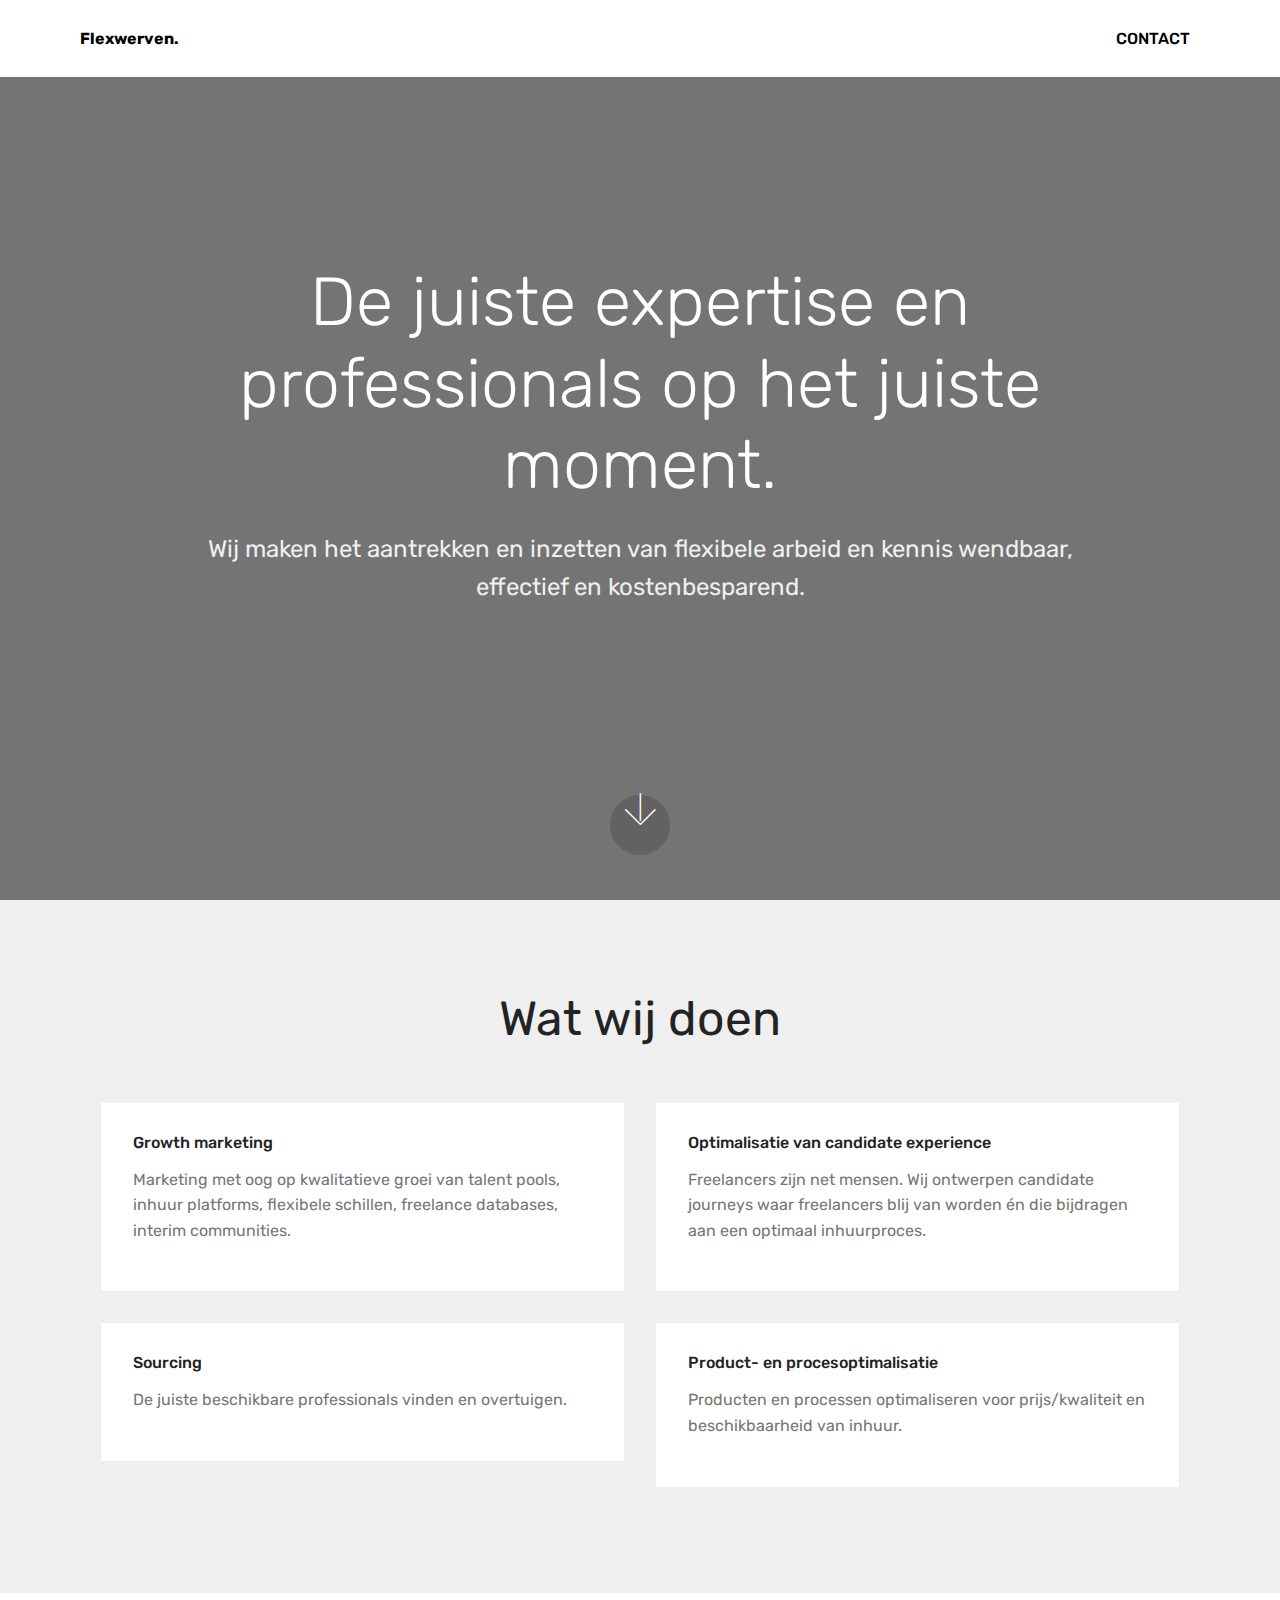
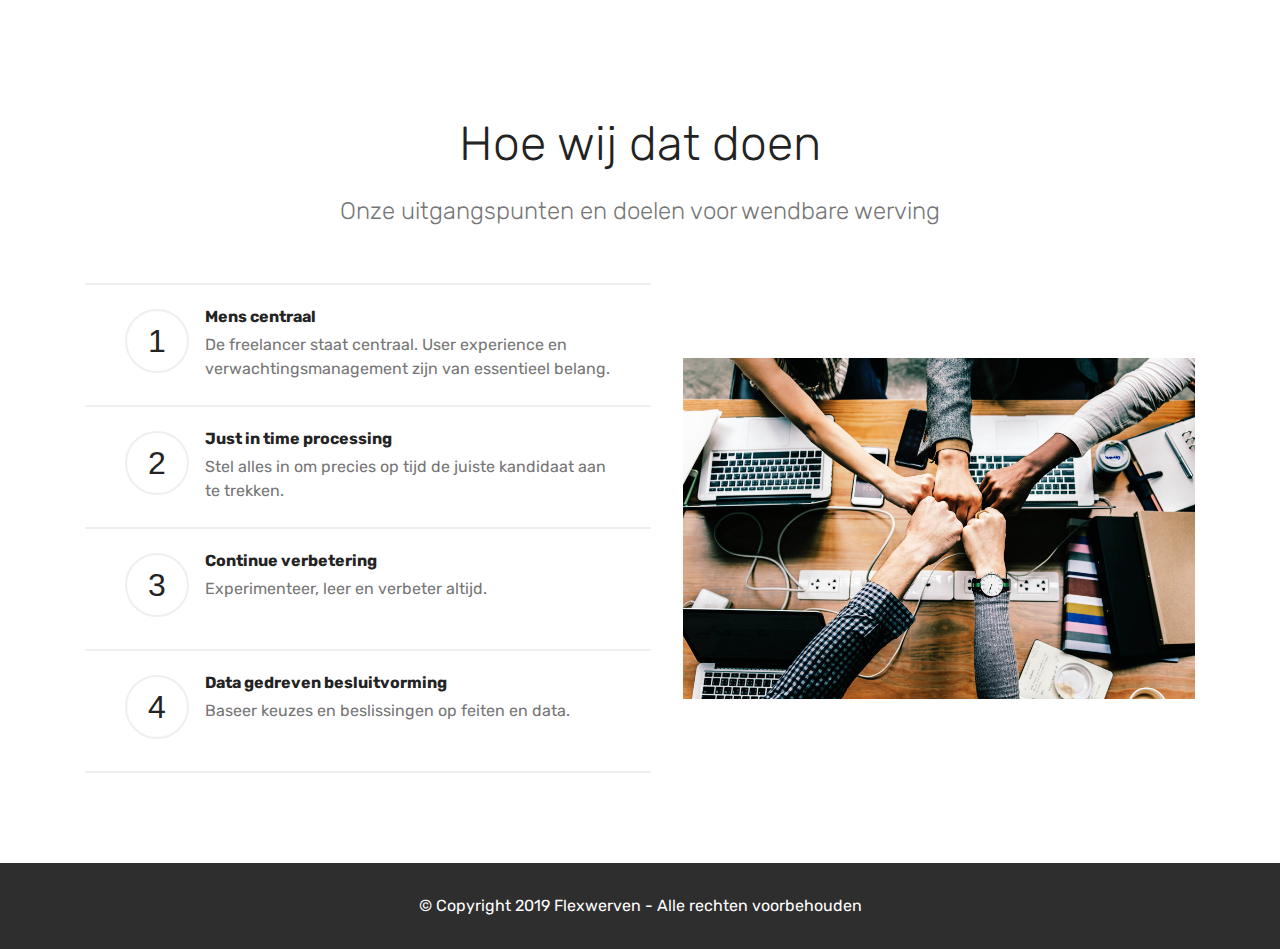
==== index.html @ 869d6946 "Add files via upload" ====
<!DOCTYPE html>
<html  >
<head>
  <!-- Site made with Mobirise Website Builder v4.10.5, https://mobirise.com -->
  <meta charset="UTF-8">
  <meta http-equiv="X-UA-Compatible" content="IE=edge">
  <meta name="generator" content="Mobirise v4.10.5, mobirise.com">
  <meta name="viewport" content="width=device-width, initial-scale=1, minimum-scale=1">
  <link rel="shortcut icon" href="assets/images/logo2.png" type="image/x-icon">
  <meta name="description" content="">
  
  <title>Home</title>
  <link rel="stylesheet" href="assets/web/assets/mobirise-icons/mobirise-icons.css">
  <link rel="stylesheet" href="assets/tether/tether.min.css">
  <link rel="stylesheet" href="assets/bootstrap/css/bootstrap.min.css">
  <link rel="stylesheet" href="assets/bootstrap/css/bootstrap-grid.min.css">
  <link rel="stylesheet" href="assets/bootstrap/css/bootstrap-reboot.min.css">
  <link rel="stylesheet" href="assets/dropdown/css/style.css">
  <link rel="stylesheet" href="assets/theme/css/style.css">
  <link rel="stylesheet" href="assets/mobirise/css/mbr-additional.css" type="text/css">
  
  
  
</head>
<body>
  <section class="menu cid-rv9fzOd8nD" once="menu" id="menu2-0">

    

    <nav class="navbar navbar-expand beta-menu navbar-dropdown align-items-center navbar-fixed-top navbar-toggleable-sm">
        <button class="navbar-toggler navbar-toggler-right" type="button" data-toggle="collapse" data-target="#navbarSupportedContent" aria-controls="navbarSupportedContent" aria-expanded="false" aria-label="Toggle navigation">
            <div class="hamburger">
                <span></span>
                <span></span>
                <span></span>
                <span></span>
            </div>
        </button>
        <div class="menu-logo">
            <div class="navbar-brand">
                
                <span class="navbar-caption-wrap"><a class="navbar-caption text-black display-4" href="index.html">
                        Flexwerven.</a></span>
            </div>
        </div>
        <div class="collapse navbar-collapse" id="navbarSupportedContent">
            <ul class="navbar-nav nav-dropdown nav-right" data-app-modern-menu="true"><li class="nav-item">
                    <a class="nav-link link text-black display-4" href="contact.html">
                        CONTACT</a>
                </li></ul>
            
        </div>
    </nav>
</section>

<section class="engine"><a href="https://mobirise.info/z">best html templates</a></section><section class="header5 cid-rv9g1ObcyH mbr-fullscreen" data-bg-video="https://www.youtube.com/watch?v=36YgDDJ7XSc" id="header5-3">

    

    <div class="mbr-overlay" style="opacity: 0.6; background-color: rgb(35, 35, 35);">
    </div>
    <div class="container">
        <div class="row justify-content-center">
            <div class="mbr-white col-md-10">
                <h1 class="mbr-section-title align-center pb-3 mbr-fonts-style display-1">
                    De juiste expertise en professionals op het juiste moment.</h1>
                <p class="mbr-text align-center display-5 pb-3 mbr-fonts-style">
                   Wij maken het aantrekken en inzetten van flexibele arbeid en kennis wendbaar, effectief en kostenbesparend.</p>
                
            </div>
        </div>
    </div>

    <div class="mbr-arrow hidden-sm-down" aria-hidden="true">
        <a href="#next">
            <i class="mbri-down mbr-iconfont"></i>
        </a>
    </div>
</section>

<section class="header1 cid-rv9PeyCOoA" id="header16-b">

    

    

    <div class="container">
        <div class="row justify-content-md-center">
            <div class="col-md-10 align-center">
                <h1 class="mbr-section-title mbr-bold pb-3 mbr-fonts-style display-2"><span style="font-weight: normal;">
                    Wat wij doen</span></h1>
                
                
                
            </div>
        </div>
    </div>

</section>

<section class="features4 cid-rv9gd6CJwJ" id="features4-4">
    
         

    
    <div class="container">
        <div class="media-container-row">
            <div class="card p-3 col-12 col-md-6">
                <div class="card-wrapper media-container-row media-container-row">
                    <div class="card-box">
                        <h4 class="card-title pb-3 mbr-fonts-style display-7">
                            Growth marketing</h4>
                        <p class="mbr-text mbr-fonts-style display-7">Marketing met oog op kwalitatieve groei van talent pools, inhuur platforms, flexibele schillen, freelance databases, interim communities.<br></p>
                    </div>
                </div>
            </div>

            <div class="card p-3 col-12 col-md-6 col-12 col-md-6">
                <div class="card-wrapper media-container-row">
                    <div class="card-box">
                        <h4 class="card-title pb-3 mbr-fonts-style display-7">Optimalisatie van candidate experience</h4>
                        <p class="mbr-text mbr-fonts-style display-7">
                            Freelancers zijn net mensen. Wij ontwerpen candidate journeys waar freelancers blij van worden én die bijdragen aan een optimaal inhuurproces.<br></p>
                    </div>
                </div>
            </div>

            

            
        </div>
    </div>
</section>

<section class="features4 cid-rv9geDp01l" id="features4-5">
    
         

    
    <div class="container">
        <div class="media-container-row">
            <div class="card p-3 col-12 col-md-6">
                <div class="card-wrapper media-container-row media-container-row">
                    <div class="card-box">
                        <h4 class="card-title pb-3 mbr-fonts-style display-7">
                            Sourcing</h4>
                        <p class="mbr-text mbr-fonts-style display-7">De juiste beschikbare professionals vinden en overtuigen.</p>
                    </div>
                </div>
            </div>

            <div class="card p-3 col-12 col-md-6 col-12 col-md-6">
                <div class="card-wrapper media-container-row">
                    <div class="card-box">
                        <h4 class="card-title pb-3 mbr-fonts-style display-7">
                            Product- en procesoptimalisatie</h4>
                        <p class="mbr-text mbr-fonts-style display-7">
                            Producten en processen optimaliseren voor prijs/kwaliteit en beschikbaarheid van inhuur.</p>
                    </div>
                </div>
            </div>

            

            
        </div>
    </div>
</section>

<section class="counters4 counters cid-rv9U8XoQ1Z" id="counters4-c">

    

    

    <div class="container pt-4 mt-2">
        <h2 class="mbr-section-title pb-3 align-center mbr-fonts-style display-2">Hoe wij dat doen</h2>
        <h3 class="mbr-section-subtitle pb-5 align-center mbr-fonts-style display-5">Onze uitgangspunten en doelen voor wendbare werving</h3>
        <div class="media-container-row">
            <div class="media-block m-auto" style="width: 49%;">
                <div class="mbr-figure">
                    <img src="assets/images/background6.jpg">
                </div>
            </div>
            <div class="cards-block">
                <div class="cards-container">
                    <div class="card px-3 align-left col-12">
                        <div class="panel-item p-4 d-flex align-items-start">
                            <div class="card-img pr-3">
                                <h3 class="img-text d-flex align-items-center justify-content-center">
                                    1
                                </h3>
                            </div>
                            <div class="card-text">
                                <h4 class="mbr-content-title mbr-bold mbr-fonts-style display-7">Mens centraal</h4>
                                <p class="mbr-content-text mbr-fonts-style display-7">De freelancer staat centraal. User experience en verwachtingsmanagement zijn van essentieel belang.</p>
                            </div>
                        </div>
                    </div>
                    <div class="card px-3 align-left col-12">
                        <div class="panel-item p-4 d-flex align-items-start">
                            <div class="card-img pr-3">
                                <h3 class="img-text d-flex align-items-center justify-content-center">
                                    2
                                </h3>
                            </div>
                            <div class="card-text">
                                <h4 class="mbr-content-title mbr-bold mbr-fonts-style display-7">Just in time processing</h4>
                                <p class="mbr-content-text mbr-fonts-style display-7">Stel alles in om precies op tijd de juiste kandidaat aan te trekken.&nbsp;</p>
                            </div>
                        </div>
                    </div>
                    <div class="card px-3 align-left col-12">
                        <div class="panel-item p-4 d-flex align-items-start">
                            <div class="card-img pr-3">
                                <h3 class="img-text d-flex align-items-center justify-content-center">
                                    3
                                </h3>
                            </div>
                            <div class="card-text">
                                <h4 class="mbr-content-title mbr-bold mbr-fonts-style display-7">Continue verbetering</h4>
                                <p class="mbr-content-text mbr-fonts-style display-7">
                                        Experimenteer, leer en verbeter altijd.</p>
                            </div>
                        </div>
                    </div>
                    <div class="card px-3 align-left col-12">
                        <div class="panel-item p-4 d-flex align-items-start">
                            <div class="card-img pr-3">
                                <h3 class="img-text d-flex align-items-center justify-content-center">
                                    4
                                </h3>
                            </div>
                            <div class="card-texts">
                                <h4 class="mbr-content-title mbr-bold mbr-fonts-style display-7">
                                    Data gedreven besluitvorming</h4>
                                <p class="mbr-content-text mbr-fonts-style display-7">
                                        Baseer keuzes en beslissingen op feiten en data.</p>
                            </div>
                        </div>
                    </div>
                </div>
            </div>
        </div>
    </div>
</section>

<section once="footers" class="cid-rv9ZVzUZ72" id="footer6-d">

    

    

    <div class="container">
        <div class="media-container-row align-center mbr-white">
            <div class="col-12">
                <p class="mbr-text mb-0 mbr-fonts-style display-7">
                    © Copyright 2019 Flexwerven - Alle rechten voorbehouden</p>
            </div>
        </div>
    </div>
</section>


  <script src="assets/web/assets/jquery/jquery.min.js"></script>
  <script src="assets/popper/popper.min.js"></script>
  <script src="assets/tether/tether.min.js"></script>
  <script src="assets/bootstrap/js/bootstrap.min.js"></script>
  <script src="assets/smoothscroll/smooth-scroll.js"></script>
  <script src="assets/touchswipe/jquery.touch-swipe.min.js"></script>
  <script src="assets/ytplayer/jquery.mb.ytplayer.min.js"></script>
  <script src="assets/vimeoplayer/jquery.mb.vimeo_player.js"></script>
  <script src="assets/viewportchecker/jquery.viewportchecker.js"></script>
  <script src="assets/dropdown/js/nav-dropdown.js"></script>
  <script src="assets/dropdown/js/navbar-dropdown.js"></script>
  <script src="assets/theme/js/script.js"></script>
  
  
</body>
</html>
---- assets/web/assets/mobirise-icons/mobirise-icons.css ----
@font-face {
  font-family: 'MobiriseIcons';
  src:  url('mobirise-icons.eot?spat4u');
  src:  url('mobirise-icons.eot?spat4u#iefix') format('embedded-opentype'),
    url('mobirise-icons.ttf?spat4u') format('truetype'),
    url('mobirise-icons.woff?spat4u') format('woff'),
    url('mobirise-icons.svg?spat4u#MobiriseIcons') format('svg');
  font-weight: normal;
  font-style: normal;
}

[class^="mbri-"], [class*=" mbri-"] {
  /* use !important to prevent issues with browser extensions that change fonts */
  font-family: MobiriseIcons !important;
  speak: none;
  font-style: normal;
  font-weight: normal;
  font-variant: normal;
  text-transform: none;
  line-height: 1;

  /* Better Font Rendering =========== */
  -webkit-font-smoothing: antialiased;
  -moz-osx-font-smoothing: grayscale;
}

.mbri-add-submenu:before {
  content: "\e900";
}
.mbri-alert:before {
  content: "\e901";
}
.mbri-align-center:before {
  content: "\e902";
}
.mbri-align-justify:before {
  content: "\e903";
}
.mbri-align-left:before {
  content: "\e904";
}
.mbri-align-right:before {
  content: "\e905";
}
.mbri-android:before {
  content: "\e906";
}
.mbri-apple:before {
  content: "\e907";
}
.mbri-arrow-down:before {
  content: "\e908";
}
.mbri-arrow-next:before {
  content: "\e909";
}
.mbri-arrow-prev:before {
  content: "\e90a";
}
.mbri-arrow-up:before {
  content: "\e90b";
}
.mbri-bold:before {
  content: "\e90c";
}
.mbri-bookmark:before {
  content: "\e90d";
}
.mbri-bootstrap:before {
  content: "\e90e";
}
.mbri-briefcase:before {
  content: "\e90f";
}
.mbri-browse:before {
  content: "\e910";
}
.mbri-bulleted-list:before {
  content: "\e911";
}
.mbri-calendar:before {
  content: "\e912";
}
.mbri-camera:before {
  content: "\e913";
}
.mbri-cart-add:before {
  content: "\e914";
}
.mbri-cart-full:before {
  content: "\e915";
}
.mbri-cash:before {
  content: "\e916";
}
.mbri-change-style:before {
  content: "\e917";
}
.mbri-chat:before {
  content: "\e918";
}
.mbri-clock:before {
  content: "\e919";
}
.mbri-close:before {
  content: "\e91a";
}
.mbri-cloud:before {
  content: "\e91b";
}
.mbri-code:before {
  content: "\e91c";
}
.mbri-contact-form:before {
  content: "\e91d";
}
.mbri-credit-card:before {
  content: "\e91e";
}
.mbri-cursor-click:before {
  content: "\e91f";
}
.mbri-cust-feedback:before {
  content: "\e920";
}
.mbri-database:before {
  content: "\e921";
}
.mbri-delivery:before {
  content: "\e922";
}
.mbri-desktop:before {
  content: "\e923";
}
.mbri-devices:before {
  content: "\e924";
}
.mbri-down:before {
  content: "\e925";
}
.mbri-download:before {
  content: "\e989";
}
.mbri-drag-n-drop:before {
  content: "\e927";
}
.mbri-drag-n-drop2:before {
  content: "\e928";
}
.mbri-edit:before {
  content: "\e929";
}
.mbri-edit2:before {
  content: "\e92a";
}
.mbri-error:before {
  content: "\e92b";
}
.mbri-extension:before {
  content: "\e92c";
}
.mbri-features:before {
  content: "\e92d";
}
.mbri-file:before {
  content: "\e92e";
}
.mbri-flag:before {
  content: "\e92f";
}
.mbri-folder:before {
  content: "\e930";
}
.mbri-gift:before {
  content: "\e931";
}
.mbri-github:before {
  content: "\e932";
}
.mbri-globe:before {
  content: "\e933";
}
.mbri-globe-2:before {
  content: "\e934";
}
.mbri-growing-chart:before {
  content: "\e935";
}
.mbri-hearth:before {
  content: "\e936";
}
.mbri-help:before {
  content: "\e937";
}
.mbri-home:before {
  content: "\e938";
}
.mbri-hot-cup:before {
  content: "\e939";
}
.mbri-idea:before {
  content: "\e93a";
}
.mbri-image-gallery:before {
  content: "\e93b";
}
.mbri-image-slider:before {
  content: "\e93c";
}
.mbri-info:before {
  content: "\e93d";
}
.mbri-italic:before {
  content: "\e93e";
}
.mbri-key:before {
  content: "\e93f";
}
.mbri-laptop:before {
  content: "\e940";
}
.mbri-layers:before {
  content: "\e941";
}
.mbri-left-right:before {
  content: "\e942";
}
.mbri-left:before {
  content: "\e943";
}
.mbri-letter:before {
  content: "\e944";
}
.mbri-like:before {
  content: "\e945";
}
.mbri-link:before {
  content: "\e946";
}
.mbri-lock:before {
  content: "\e947";
}
.mbri-login:before {
  content: "\e948";
}
.mbri-logout:before {
  content: "\e949";
}
.mbri-magic-stick:before {
  content: "\e94a";
}
.mbri-map-pin:before {
  content: "\e94b";
}
.mbri-menu:before {
  content: "\e94c";
}
.mbri-mobile:before {
  content: "\e94d";
}
.mbri-mobile2:before {
  content: "\e94e";
}
.mbri-mobirise:before {
  content: "\e94f";
}
.mbri-more-horizontal:before {
  content: "\e950";
}
.mbri-more-vertical:before {
  content: "\e951";
}
.mbri-music:before {
  content: "\e952";
}
.mbri-new-file:before {
  content: "\e953";
}
.mbri-numbered-list:before {
  content: "\e954";
}
.mbri-opened-folder:before {
  content: "\e955";
}
.mbri-pages:before {
  content: "\e956";
}
.mbri-paper-plane:before {
  content: "\e957";
}
.mbri-paperclip:before {
  content: "\e958";
}
.mbri-photo:before {
  content: "\e959";
}
.mbri-photos:before {
  content: "\e95a";
}
.mbri-pin:before {
  content: "\e95b";
}
.mbri-play:before {
  content: "\e95c";
}
.mbri-plus:before {
  content: "\e95d";
}
.mbri-preview:before {
  content: "\e95e";
}
.mbri-print:before {
  content: "\e95f";
}
.mbri-protect:before {
  content: "\e960";
}
.mbri-question:before {
  content: "\e961";
}
.mbri-quote-left:before {
  content: "\e962";
}
.mbri-quote-right:before {
  content: "\e963";
}
.mbri-refresh:before {
  content: "\e964";
}
.mbri-responsive:before {
  content: "\e965";
}
.mbri-right:before {
  content: "\e966";
}
.mbri-rocket:before {
  content: "\e967";
}
.mbri-sad-face:before {
  content: "\e968";
}
.mbri-sale:before {
  content: "\e969";
}
.mbri-save:before {
  content: "\e96a";
}
.mbri-search:before {
  content: "\e96b";
}
.mbri-setting:before {
  content: "\e96c";
}
.mbri-setting2:before {
  content: "\e96d";
}
.mbri-setting3:before {
  content: "\e96e";
}
.mbri-share:before {
  content: "\e96f";
}
.mbri-shopping-bag:before {
  content: "\e970";
}
.mbri-shopping-basket:before {
  content: "\e971";
}
.mbri-shopping-cart:before {
  content: "\e972";
}
.mbri-sites:before {
  content: "\e973";
}
.mbri-smile-face:before {
  content: "\e974";
}
.mbri-speed:before {
  content: "\e975";
}
.mbri-star:before {
  content: "\e976";
}
.mbri-success:before {
  content: "\e977";
}
.mbri-sun:before {
  content: "\e978";
}
.mbri-sun2:before {
  content: "\e979";
}
.mbri-tablet:before {
  content: "\e97a";
}
.mbri-tablet-vertical:before {
  content: "\e97b";
}
.mbri-target:before {
  content: "\e97c";
}
.mbri-timer:before {
  content: "\e97d";
}
.mbri-to-ftp:before {
  content: "\e97e";
}
.mbri-to-local-drive:before {
  content: "\e97f";
}
.mbri-touch-swipe:before {
  content: "\e980";
}
.mbri-touch:before {
  content: "\e981";
}
.mbri-trash:before {
  content: "\e982";
}
.mbri-underline:before {
  content: "\e983";
}
.mbri-unlink:before {
  content: "\e984";
}
.mbri-unlock:before {
  content: "\e985";
}
.mbri-up-down:before {
  content: "\e986";
}
.mbri-up:before {
  content: "\e987";
}
.mbri-update:before {
  content: "\e988";
}
.mbri-upload:before {
 content: "\e926"; 
}
.mbri-user:before {
  content: "\e98a";
}
.mbri-user2:before {
  content: "\e98b";
}
.mbri-users:before {
  content: "\e98c";
}
.mbri-video:before {
  content: "\e98d";
}
.mbri-video-play:before {
  content: "\e98e";
}
.mbri-watch:before {
  content: "\e98f";
}
.mbri-website-theme:before {
  content: "\e990";
}
.mbri-wifi:before {
  content: "\e991";
}
.mbri-windows:before {
  content: "\e992";
}
.mbri-zoom-out:before {
  content: "\e993";
}
.mbri-redo:before {
  content: "\e994";
}
.mbri-undo:before {
  content: "\e995";
}
---- assets/dropdown/css/style.css ----
.navbar-dropdown {
  left: 0;
  padding: 0;
  position: absolute;
  right: 0;
  top: 0;
  transition: all 0.45s ease;
  z-index: 1030;
  background: #282828; }
  .navbar-dropdown .navbar-logo {
    margin-right: 0.8rem;
    transition: margin 0.3s ease-in-out;
    vertical-align: middle; }
    .navbar-dropdown .navbar-logo img {
      height: 3.125rem;
      transition: all 0.3s ease-in-out; }
    .navbar-dropdown .navbar-logo.mbr-iconfont {
      font-size: 3.125rem;
      line-height: 3.125rem; }
  .navbar-dropdown .navbar-caption {
    font-weight: 700;
    white-space: normal;
    vertical-align: -4px;
    line-height: 3.125rem !important; }
    .navbar-dropdown .navbar-caption, .navbar-dropdown .navbar-caption:hover {
      color: inherit;
      text-decoration: none; }
  .navbar-dropdown .mbr-iconfont + .navbar-caption {
    vertical-align: -1px; }
  .navbar-dropdown.navbar-fixed-top {
    position: fixed; }
  .navbar-dropdown .navbar-brand span {
    vertical-align: -4px; }
  .navbar-dropdown.bg-color.transparent {
    background: none; }
  .navbar-dropdown.navbar-short .navbar-brand {
    padding: 0.625rem 0; }
    .navbar-dropdown.navbar-short .navbar-brand span {
      vertical-align: -1px; }
  .navbar-dropdown.navbar-short .navbar-caption {
    line-height: 2.375rem !important;
    vertical-align: -2px; }
  .navbar-dropdown.navbar-short .navbar-logo {
    margin-right: 0.5rem; }
    .navbar-dropdown.navbar-short .navbar-logo img {
      height: 2.375rem; }
    .navbar-dropdown.navbar-short .navbar-logo.mbr-iconfont {
      font-size: 2.375rem;
      line-height: 2.375rem; }
  .navbar-dropdown.navbar-short .mbr-table-cell {
    height: 3.625rem; }
  .navbar-dropdown .navbar-close {
    left: 0.6875rem;
    position: fixed;
    top: 0.75rem;
    z-index: 1000; }
  .navbar-dropdown .hamburger-icon {
    content: "";
    display: inline-block;
    vertical-align: middle;
    width: 16px;
    -webkit-box-shadow: 0 -6px 0 1px #282828,0 0 0 1px #282828,0 6px 0 1px #282828;
    -moz-box-shadow: 0 -6px 0 1px #282828,0 0 0 1px #282828,0 6px 0 1px #282828;
    box-shadow: 0 -6px 0 1px #282828,0 0 0 1px #282828,0 6px 0 1px #282828; }

.dropdown-menu .dropdown-toggle[data-toggle="dropdown-submenu"]::after {
  border-bottom: 0.35em solid transparent;
  border-left: 0.35em solid;
  border-right: 0;
  border-top: 0.35em solid transparent;
  margin-left: 0.3rem; }

.dropdown-menu .dropdown-item:focus {
  outline: 0; }

.nav-dropdown {
  font-size: 0.75rem;
  font-weight: 500;
  height: auto !important; }
  .nav-dropdown .nav-btn {
    padding-left: 1rem; }
  .nav-dropdown .link {
    margin: .667em 1.667em;
    font-weight: 500;
    padding: 0;
    transition: color .2s ease-in-out; }
    .nav-dropdown .link.dropdown-toggle {
      margin-right: 2.583em; }
      .nav-dropdown .link.dropdown-toggle::after {
        margin-left: .25rem;
        border-top: 0.35em solid;
        border-right: 0.35em solid transparent;
        border-left: 0.35em solid transparent;
        border-bottom: 0; }
      .nav-dropdown .link.dropdown-toggle[aria-expanded="true"] {
        margin: 0;
        padding: 0.667em 3.263em  0.667em 1.667em; }
  .nav-dropdown .link::after,
  .nav-dropdown .dropdown-item::after {
    color: inherit; }
  .nav-dropdown .btn {
    font-size: 0.75rem;
    font-weight: 700;
    letter-spacing: 0;
    margin-bottom: 0;
    padding-left: 1.25rem;
    padding-right: 1.25rem; }
  .nav-dropdown .dropdown-menu {
    border-radius: 0;
    border: 0;
    left: 0;
    margin: 0;
    padding-bottom: 1.25rem;
    padding-top: 1.25rem;
    position: relative; }
  .nav-dropdown .dropdown-submenu {
    margin-left: 0.125rem;
    top: 0; }
  .nav-dropdown .dropdown-item {
    font-weight: 500;
    line-height: 2;
    padding: 0.3846em 4.615em 0.3846em 1.5385em;
    position: relative;
    transition: color .2s ease-in-out, background-color .2s ease-in-out; }
    .nav-dropdown .dropdown-item::after {
      margin-top: -0.3077em;
      position: absolute;
      right: 1.1538em;
      top: 50%; }
    .nav-dropdown .dropdown-item:focus, .nav-dropdown .dropdown-item:hover {
      background: none; }

@media (max-width: 767px) {
  .nav-dropdown.navbar-toggleable-sm {
    bottom: 0;
    display: none;
    left: 0;
    overflow-x: hidden;
    position: fixed;
    top: 0;
    transform: translateX(-100%);
    -ms-transform: translateX(-100%);
    -webkit-transform: translateX(-100%);
    width: 18.75rem;
    z-index: 999; } }
.nav-dropdown.navbar-toggleable-xl {
  bottom: 0;
  display: none;
  left: 0;
  overflow-x: hidden;
  position: fixed;
  top: 0;
  transform: translateX(-100%);
  -ms-transform: translateX(-100%);
  -webkit-transform: translateX(-100%);
  width: 18.75rem;
  z-index: 999; }

.nav-dropdown-sm {
  display: block !important;
  overflow-x: hidden;
  overflow: auto;
  padding-top: 3.875rem; }
  .nav-dropdown-sm::after {
    content: "";
    display: block;
    height: 3rem;
    width: 100%; }
  .nav-dropdown-sm.collapse.in ~ .navbar-close {
    display: block !important; }
  .nav-dropdown-sm.collapsing, .nav-dropdown-sm.collapse.in {
    transform: translateX(0);
    -ms-transform: translateX(0);
    -webkit-transform: translateX(0);
    transition: all 0.25s ease-out;
    -webkit-transition: all 0.25s ease-out;
    background: #282828; }
  .nav-dropdown-sm.collapsing[aria-expanded="false"] {
    transform: translateX(-100%);
    -ms-transform: translateX(-100%);
    -webkit-transform: translateX(-100%); }
  .nav-dropdown-sm .nav-item {
    display: block;
    margin-left: 0 !important;
    padding-left: 0; }
  .nav-dropdown-sm .link,
  .nav-dropdown-sm .dropdown-item {
    border-top: 1px dotted rgba(255, 255, 255, 0.1);
    font-size: 0.8125rem;
    line-height: 1.6;
    margin: 0 !important;
    padding: 0.875rem 2.4rem 0.875rem 1.5625rem !important;
    position: relative;
    white-space: normal; }
    .nav-dropdown-sm .link:focus, .nav-dropdown-sm .link:hover,
    .nav-dropdown-sm .dropdown-item:focus,
    .nav-dropdown-sm .dropdown-item:hover {
      background: rgba(0, 0, 0, 0.2) !important;
      color: #c0a375; }
  .nav-dropdown-sm .nav-btn {
    position: relative;
    padding: 1.5625rem 1.5625rem 0 1.5625rem; }
    .nav-dropdown-sm .nav-btn::before {
      border-top: 1px dotted rgba(255, 255, 255, 0.1);
      content: "";
      left: 0;
      position: absolute;
      top: 0;
      width: 100%; }
    .nav-dropdown-sm .nav-btn + .nav-btn {
      padding-top: 0.625rem; }
      .nav-dropdown-sm .nav-btn + .nav-btn::before {
        display: none; }
  .nav-dropdown-sm .btn {
    padding: 0.625rem 0; }
  .nav-dropdown-sm .dropdown-toggle[data-toggle="dropdown-submenu"]::after {
    margin-left: .25rem;
    border-top: 0.35em solid;
    border-right: 0.35em solid transparent;
    border-left: 0.35em solid transparent;
    border-bottom: 0; }
  .nav-dropdown-sm .dropdown-toggle[data-toggle="dropdown-submenu"][aria-expanded="true"]::after {
    border-top: 0;
    border-right: 0.35em solid transparent;
    border-left: 0.35em solid transparent;
    border-bottom: 0.35em solid; }
  .nav-dropdown-sm .dropdown-menu {
    margin: 0;
    padding: 0;
    position: relative;
    top: 0;
    left: 0;
    width: 100%;
    border: 0;
    float: none;
    border-radius: 0;
    background: none; }
  .nav-dropdown-sm .dropdown-submenu {
    left: 100%;
    margin-left: 0.125rem;
    margin-top: -1.25rem;
    top: 0; }

.navbar-toggleable-sm .nav-dropdown .dropdown-menu {
  position: absolute; }

.navbar-toggleable-sm .nav-dropdown .dropdown-submenu {
  left: 100%;
  margin-left: 0.125rem;
  margin-top: -1.25rem;
  top: 0; }

.navbar-toggleable-sm.opened .nav-dropdown .dropdown-menu {
  position: relative; }

.navbar-toggleable-sm.opened .nav-dropdown .dropdown-submenu {
  left: 0;
  margin-left: 00rem;
  margin-top: 0rem;
  top: 0; }

.is-builder .nav-dropdown.collapsing {
  transition: none !important; }

/*# sourceMappingURL=style.css.map */
---- assets/theme/css/style.css ----
/*!
 * Mobirise v4 theme (https://mobirise.com/)
 * Copyright 2017 Mobirise
 */
section {
  background-color: #eeeeee; }

section,
.container,
.container-fluid {
  position: relative;
  word-wrap: break-word; }

a.mbr-iconfont:hover {
  text-decoration: none; }

.article .lead p, .article .lead ul, .article .lead ol, .article .lead pre, .article .lead blockquote {
  margin-bottom: 0; }

a {
  font-style: normal;
  font-weight: 400;
  cursor: pointer; }
  a, a:hover {
    text-decoration: none; }

figure {
  margin-bottom: 0; }

body {
  color: #232323; }

h1, h2, h3, h4, h5, h6,
.h1, .h2, .h3, .h4, .h5, .h6,
.display-1, .display-2, .display-3, .display-4 {
  line-height: 1;
  word-break: break-word;
  word-wrap: break-word; }

b, strong {
  font-weight: bold; }

blockquote {
  padding: 10px 0 10px 20px;
  position: relative;
  border-left: 2px solid;
  border-color: #ff3366; }

input:-webkit-autofill, input:-webkit-autofill:hover, input:-webkit-autofill:focus, input:-webkit-autofill:active {
  transition-delay: 9999s;
  transition-property: background-color, color; }

textarea[type="hidden"] {
  display: none; }

body {
  position: relative; }

section {
  background-position: 50% 50%;
  background-repeat: no-repeat;
  background-size: cover; }
  section .mbr-background-video,
  section .mbr-background-video-preview {
    position: absolute;
    bottom: 0;
    left: 0;
    right: 0;
    top: 0; }

.hidden {
  visibility: hidden; }

.mbr-z-index20 {
  z-index: 20; }

/*! Base colors */
.mbr-white {
  color: #ffffff; }

.mbr-black {
  color: #000000; }

.mbr-bg-white {
  background-color: #ffffff; }

.mbr-bg-black {
  background-color: #000000; }

/*! Text-aligns */
.align-left {
  text-align: left; }

.align-center {
  text-align: center; }

.align-right {
  text-align: right; }

@media (max-width: 767px) {
  .align-left, .align-center, .align-right, .mbr-section-btn, .mbr-section-title {
    text-align: center; } }
/*! Font-weight  */
.mbr-light {
  font-weight: 300; }

.mbr-regular {
  font-weight: 400; }

.mbr-semibold {
  font-weight: 500; }

.mbr-bold {
  font-weight: 700; }

/*! Media  */
.media-size-item {
  -webkit-flex: 1 1 auto;
  -moz-flex: 1 1 auto;
  -ms-flex: 1 1 auto;
  -o-flex: 1 1 auto;
  flex: 1 1 auto; }

.media-content {
  -webkit-flex-basis: 100%;
  flex-basis: 100%; }

.media-container-row {
  display: -ms-flexbox;
  display: -webkit-flex;
  display: flex;
  -webkit-flex-direction: row;
  -ms-flex-direction: row;
  flex-direction: row;
  -webkit-flex-wrap: wrap;
  -ms-flex-wrap: wrap;
  flex-wrap: wrap;
  -webkit-justify-content: center;
  -ms-flex-pack: center;
  justify-content: center;
  -webkit-align-content: center;
  -ms-flex-line-pack: center;
  align-content: center;
  -webkit-align-items: start;
  -ms-flex-align: start;
  align-items: start; }
  .media-container-row .media-size-item {
    width: 400px; }

.media-container-column {
  display: -ms-flexbox;
  display: -webkit-flex;
  display: flex;
  -webkit-flex-direction: column;
  -ms-flex-direction: column;
  flex-direction: column;
  -webkit-flex-wrap: wrap;
  -ms-flex-wrap: wrap;
  flex-wrap: wrap;
  -webkit-justify-content: center;
  -ms-flex-pack: center;
  justify-content: center;
  -webkit-align-content: center;
  -ms-flex-line-pack: center;
  align-content: center;
  -webkit-align-items: stretch;
  -ms-flex-align: stretch;
  align-items: stretch; }
  .media-container-column > * {
    width: 100%; }

@media (min-width: 992px) {
  .media-container-row {
    -webkit-flex-wrap: nowrap;
    -ms-flex-wrap: nowrap;
    flex-wrap: nowrap; } }
figure {
  overflow: hidden; }

figure[mbr-media-size] {
  transition: width 0.1s; }

.mbr-figure img, .mbr-figure iframe {
  display: block;
  width: 100%; }

.card {
  background-color: transparent;
  border: none; }

.card-box {
  width: 100%; }

.card-img {
  text-align: center;
  flex-shrink: 0;
  -webkit-flex-shrink: 0; }

.media {
  max-width: 100%;
  margin: 0 auto; }

.mbr-figure {
  -ms-flex-item-align: center;
  -ms-grid-row-align: center;
  -webkit-align-self: center;
  align-self: center; }

.media-container > div {
  max-width: 100%; }

.mbr-figure img, .card-img img {
  width: 100%; }

@media (max-width: 991px) {
  .media-size-item {
    width: auto !important; }

  .media {
    width: auto; }

  .mbr-figure {
    width: 100% !important; } }
/*! Buttons */
.mbr-section-btn {
  margin-left: -.25rem;
  margin-right: -.25rem;
  font-size: 0; }

nav .mbr-section-btn {
  margin-left: 0rem;
  margin-right: 0rem; }

/*! Btn icon margin */
.btn .mbr-iconfont, .btn.btn-sm .mbr-iconfont {
  cursor: pointer;
  margin-right: 0.5rem; }

.btn.btn-md .mbr-iconfont, .btn.btn-md .mbr-iconfont {
  margin-right: 0.8rem; }

.mbr-regular {
  font-weight: 400; }

.mbr-semibold {
  font-weight: 500; }

.mbr-bold {
  font-weight: 700; }

[type="submit"] {
  -webkit-appearance: none; }

/*! Full-screen */
.mbr-fullscreen .mbr-overlay {
  min-height: 100vh; }

.mbr-fullscreen {
  display: flex;
  display: -webkit-flex;
  display: -moz-flex;
  display: -ms-flex;
  display: -o-flex;
  align-items: center;
  -webkit-align-items: center;
  min-height: 100vh;
  padding-top: 3rem;
  padding-bottom: 3rem; }

/*! Map */
.map {
  height: 25rem;
  position: relative; }
  .map iframe {
    width: 100%;
    height: 100%; }

/* Form */
.form-asterisk {
  font-family: initial;
  position: absolute;
  top: -2px;
  font-weight: normal; }

/*! Scroll to top arrow */
.mbr-arrow-up {
  bottom: 25px;
  right: 90px;
  position: fixed;
  text-align: right;
  z-index: 5000;
  color: #ffffff;
  font-size: 32px;
  transform: rotate(180deg);
  -webkit-transform: rotate(180deg); }

.mbr-arrow-up a {
  background: rgba(0, 0, 0, 0.2);
  border-radius: 3px;
  color: #fff;
  display: inline-block;
  height: 60px;
  width: 60px;
  outline-style: none !important;
  position: relative;
  text-decoration: none;
  transition: all .3s ease-in-out;
  cursor: pointer;
  text-align: center; }
  .mbr-arrow-up a:hover {
    background-color: rgba(0, 0, 0, 0.4); }
  .mbr-arrow-up a i {
    line-height: 60px; }

.mbr-arrow-up-icon {
  display: block;
  color: #fff; }

.mbr-arrow-up-icon::before {
  content: "\203a";
  display: inline-block;
  font-family: serif;
  font-size: 32px;
  line-height: 1;
  font-style: normal;
  position: relative;
  top: 6px;
  left: -4px;
  -webkit-transform: rotate(-90deg);
  transform: rotate(-90deg); }

/*! Arrow Down */
.mbr-arrow {
  position: absolute;
  bottom: 45px;
  left: 50%;
  width: 60px;
  height: 60px;
  cursor: pointer;
  background-color: rgba(80, 80, 80, 0.5);
  border-radius: 50%;
  -webkit-transform: translateX(-50%);
  transform: translateX(-50%); }
  .mbr-arrow > a {
    display: inline-block;
    text-decoration: none;
    outline-style: none;
    -webkit-animation: arrowdown 1.7s ease-in-out infinite;
    animation: arrowdown 1.7s ease-in-out infinite; }
    .mbr-arrow > a > i {
      position: absolute;
      top: -2px;
      left: 15px;
      font-size: 2rem; }

@keyframes arrowdown {
  0% {
    transform: translateY(0px);
    -webkit-transform: translateY(0px); }
  50% {
    transform: translateY(-5px);
    -webkit-transform: translateY(-5px); }
  100% {
    transform: translateY(0px);
    -webkit-transform: translateY(0px); } }
@-webkit-keyframes arrowdown {
  0% {
    transform: translateY(0px);
    -webkit-transform: translateY(0px); }
  50% {
    transform: translateY(-5px);
    -webkit-transform: translateY(-5px); }
  100% {
    transform: translateY(0px);
    -webkit-transform: translateY(0px); } }
@media (max-width: 500px) {
  .mbr-arrow-up {
    left: 50%;
    right: auto;
    transform: translateX(-50%) rotate(180deg);
    -webkit-transform: translateX(-50%) rotate(180deg); } }
/*Gradients animation*/
@keyframes gradient-animation {
  from {
    background-position: 0% 100%;
    animation-timing-function: ease-in-out; }
  to {
    background-position: 100% 0%;
    animation-timing-function: ease-in-out; } }
@-webkit-keyframes gradient-animation {
  from {
    background-position: 0% 100%;
    animation-timing-function: ease-in-out; }
  to {
    background-position: 100% 0%;
    animation-timing-function: ease-in-out; } }
.bg-gradient {
  background-size: 200% 200%;
  animation: gradient-animation 5s infinite alternate;
  -webkit-animation: gradient-animation 5s infinite alternate; }

.menu .navbar-brand {
  display: -webkit-flex; }
  .menu .navbar-brand span {
    display: flex;
    display: -webkit-flex; }
  .menu .navbar-brand .navbar-caption-wrap {
    display: -webkit-flex; }
  .menu .navbar-brand .navbar-logo img {
    display: -webkit-flex; }
@media (min-width: 768px) and (max-width: 991px) {
  .menu .navbar-toggleable-sm .navbar-nav {
    display: -webkit-box;
    display: -webkit-flex;
    display: -ms-flexbox; } }
@media (max-width: 991px) {
  .menu .navbar-collapse {
    max-height: 93.5vh; }
    .menu .navbar-collapse.show {
      overflow: auto; } }
@media (min-width: 992px) {
  .menu .navbar-nav.nav-dropdown {
    display: -webkit-flex; }
  .menu .navbar-toggleable-sm .navbar-collapse {
    display: -webkit-flex !important; } }
@media (max-width: 767px) {
  .menu .navbar-collapse {
    max-height: 80vh; } }

.navbar {
  display: -webkit-flex;
  -webkit-flex-wrap: wrap;
  -webkit-align-items: center;
  -webkit-justify-content: space-between; }

.navbar-collapse {
  -webkit-flex-basis: 100%;
  -webkit-flex-grow: 1;
  -webkit-align-items: center; }

.nav-dropdown .link {
  padding: .667em 1.667em !important;
  margin: 0 !important; }

.nav {
  display: -webkit-flex;
  -webkit-flex-wrap: wrap; }

.row {
  display: -webkit-flex;
  -webkit-flex-wrap: wrap; }

.justify-content-center {
  -webkit-justify-content: center; }

.form-inline {
  display: -webkit-flex;
  -webkit-flex-flow: row wrap;
  -webkit-align-items: center; }

.card-wrapper {
  -webkit-flex: 1; }

.carousel-control {
  z-index: 10;
  display: -webkit-flex;
  -webkit-align-items: center;
  -webkit-justify-content: center; }

.carousel-controls {
  display: -webkit-flex; }

.media {
  display: -webkit-flex; }

.form-group:focus {
  outline: none; }

.jq-selectbox__select {
  padding: 1.07em .5em;
  position: absolute;
  top: 0;
  left: 0;
  width: 100%; }

.jq-selectbox__dropdown {
  position: absolute;
  top: 100% !important;
  left: 0 !important;
  width: 100% !important; }

.jq-selectbox__trigger-arrow {
  transform: translateY(-50%); }

.jq-selectbox li {
  padding: 1.07em .5em; }

input[type="range"] {
  padding-left: 0 !important;
  padding-right: 0 !important; }

.modal-dialog, .modal-content {
  height: 100%; }

.modal-dialog .carousel-inner {
  height: 100%;
  height: -webkit-fill-available;
  height: fill-available; }

.carousel-item {
  text-align: center; }

.carousel-item img {
  margin: auto; }

/*# sourceMappingURL=style.css.map */
.engine {
	position: absolute;
	text-indent: -2400px;
	text-align: center;
	padding: 0;
	top: 0;
	left: -2400px;
}
---- assets/mobirise/css/mbr-additional.css ----
@import url(https://fonts.googleapis.com/css?family=Rubik:300,300i,400,400i,500,500i,700,700i,900,900i);





body {
  font-style: normal;
  line-height: 1.5;
}
.mbr-section-title {
  font-style: normal;
  line-height: 1.2;
}
.mbr-section-subtitle {
  line-height: 1.3;
}
.mbr-text {
  font-style: normal;
  line-height: 1.6;
}
.display-1 {
  font-family: 'Rubik', sans-serif;
  font-size: 4.25rem;
}
.display-1 > .mbr-iconfont {
  font-size: 6.8rem;
}
.display-2 {
  font-family: 'Rubik', sans-serif;
  font-size: 3rem;
}
.display-2 > .mbr-iconfont {
  font-size: 4.8rem;
}
.display-4 {
  font-family: 'Rubik', sans-serif;
  font-size: 1rem;
}
.display-4 > .mbr-iconfont {
  font-size: 1.6rem;
}
.display-5 {
  font-family: 'Rubik', sans-serif;
  font-size: 1.5rem;
}
.display-5 > .mbr-iconfont {
  font-size: 2.4rem;
}
.display-7 {
  font-family: 'Rubik', sans-serif;
  font-size: 1rem;
}
.display-7 > .mbr-iconfont {
  font-size: 1.6rem;
}
/* ---- Fluid typography for mobile devices ---- */
/* 1.4 - font scale ratio ( bootstrap == 1.42857 ) */
/* 100vw - current viewport width */
/* (48 - 20)  48 == 48rem == 768px, 20 == 20rem == 320px(minimal supported viewport) */
/* 0.65 - min scale variable, may vary */
@media (max-width: 768px) {
  .display-1 {
    font-size: 3.4rem;
    font-size: calc( 2.1374999999999997rem + (4.25 - 2.1374999999999997) * ((100vw - 20rem) / (48 - 20)));
    line-height: calc( 1.4 * (2.1374999999999997rem + (4.25 - 2.1374999999999997) * ((100vw - 20rem) / (48 - 20))));
  }
  .display-2 {
    font-size: 2.4rem;
    font-size: calc( 1.7rem + (3 - 1.7) * ((100vw - 20rem) / (48 - 20)));
    line-height: calc( 1.4 * (1.7rem + (3 - 1.7) * ((100vw - 20rem) / (48 - 20))));
  }
  .display-4 {
    font-size: 0.8rem;
    font-size: calc( 1rem + (1 - 1) * ((100vw - 20rem) / (48 - 20)));
    line-height: calc( 1.4 * (1rem + (1 - 1) * ((100vw - 20rem) / (48 - 20))));
  }
  .display-5 {
    font-size: 1.2rem;
    font-size: calc( 1.175rem + (1.5 - 1.175) * ((100vw - 20rem) / (48 - 20)));
    line-height: calc( 1.4 * (1.175rem + (1.5 - 1.175) * ((100vw - 20rem) / (48 - 20))));
  }
}
/* Buttons */
.btn {
  font-weight: 500;
  border-width: 2px;
  font-style: normal;
  letter-spacing: 1px;
  margin: .4rem .8rem;
  white-space: normal;
  -webkit-transition: all 0.3s ease-in-out;
  -moz-transition: all 0.3s ease-in-out;
  transition: all 0.3s ease-in-out;
  display: inline-flex;
  align-items: center;
  justify-content: center;
  word-break: break-word;
  -webkit-align-items: center;
  -webkit-justify-content: center;
  display: -webkit-inline-flex;
  padding: 1rem 3rem;
  border-radius: 3px;
}
.btn-sm {
  font-weight: 500;
  letter-spacing: 1px;
  -webkit-transition: all 0.3s ease-in-out;
  -moz-transition: all 0.3s ease-in-out;
  transition: all 0.3s ease-in-out;
  padding: 0.6rem 1.5rem;
  border-radius: 3px;
}
.btn-md {
  font-weight: 500;
  letter-spacing: 1px;
  margin: .4rem .8rem !important;
  -webkit-transition: all 0.3s ease-in-out;
  -moz-transition: all 0.3s ease-in-out;
  transition: all 0.3s ease-in-out;
  padding: 1rem 3rem;
  border-radius: 3px;
}
.btn-lg {
  font-weight: 500;
  letter-spacing: 1px;
  margin: .4rem .8rem !important;
  -webkit-transition: all 0.3s ease-in-out;
  -moz-transition: all 0.3s ease-in-out;
  transition: all 0.3s ease-in-out;
  padding: 1.2rem 3.2rem;
  border-radius: 3px;
}
.bg-primary {
  background-color: #149dcc !important;
}
.bg-success {
  background-color: #f7ed4a !important;
}
.bg-info {
  background-color: #82786e !important;
}
.bg-warning {
  background-color: #879a9f !important;
}
.bg-danger {
  background-color: #b1a374 !important;
}
.btn-primary,
.btn-primary:active {
  background-color: #149dcc !important;
  border-color: #149dcc !important;
  color: #ffffff !important;
}
.btn-primary:hover,
.btn-primary:focus,
.btn-primary.focus,
.btn-primary.active {
  color: #ffffff !important;
  background-color: #0d6786 !important;
  border-color: #0d6786 !important;
}
.btn-primary.disabled,
.btn-primary:disabled {
  color: #ffffff !important;
  background-color: #0d6786 !important;
  border-color: #0d6786 !important;
}
.btn-secondary,
.btn-secondary:active {
  background-color: #ff3366 !important;
  border-color: #ff3366 !important;
  color: #ffffff !important;
}
.btn-secondary:hover,
.btn-secondary:focus,
.btn-secondary.focus,
.btn-secondary.active {
  color: #ffffff !important;
  background-color: #e50039 !important;
  border-color: #e50039 !important;
}
.btn-secondary.disabled,
.btn-secondary:disabled {
  color: #ffffff !important;
  background-color: #e50039 !important;
  border-color: #e50039 !important;
}
.btn-info,
.btn-info:active {
  background-color: #82786e !important;
  border-color: #82786e !important;
  color: #ffffff !important;
}
.btn-info:hover,
.btn-info:focus,
.btn-info.focus,
.btn-info.active {
  color: #ffffff !important;
  background-color: #59524b !important;
  border-color: #59524b !important;
}
.btn-info.disabled,
.btn-info:disabled {
  color: #ffffff !important;
  background-color: #59524b !important;
  border-color: #59524b !important;
}
.btn-success,
.btn-success:active {
  background-color: #f7ed4a !important;
  border-color: #f7ed4a !important;
  color: #3f3c03 !important;
}
.btn-success:hover,
.btn-success:focus,
.btn-success.focus,
.btn-success.active {
  color: #3f3c03 !important;
  background-color: #eadd0a !important;
  border-color: #eadd0a !important;
}
.btn-success.disabled,
.btn-success:disabled {
  color: #3f3c03 !important;
  background-color: #eadd0a !important;
  border-color: #eadd0a !important;
}
.btn-warning,
.btn-warning:active {
  background-color: #879a9f !important;
  border-color: #879a9f !important;
  color: #ffffff !important;
}
.btn-warning:hover,
.btn-warning:focus,
.btn-warning.focus,
.btn-warning.active {
  color: #ffffff !important;
  background-color: #617479 !important;
  border-color: #617479 !important;
}
.btn-warning.disabled,
.btn-warning:disabled {
  color: #ffffff !important;
  background-color: #617479 !important;
  border-color: #617479 !important;
}
.btn-danger,
.btn-danger:active {
  background-color: #b1a374 !important;
  border-color: #b1a374 !important;
  color: #ffffff !important;
}
.btn-danger:hover,
.btn-danger:focus,
.btn-danger.focus,
.btn-danger.active {
  color: #ffffff !important;
  background-color: #8b7d4e !important;
  border-color: #8b7d4e !important;
}
.btn-danger.disabled,
.btn-danger:disabled {
  color: #ffffff !important;
  background-color: #8b7d4e !important;
  border-color: #8b7d4e !important;
}
.btn-white {
  color: #333333 !important;
}
.btn-white,
.btn-white:active {
  background-color: #ffffff !important;
  border-color: #ffffff !important;
  color: #808080 !important;
}
.btn-white:hover,
.btn-white:focus,
.btn-white.focus,
.btn-white.active {
  color: #808080 !important;
  background-color: #d9d9d9 !important;
  border-color: #d9d9d9 !important;
}
.btn-white.disabled,
.btn-white:disabled {
  color: #808080 !important;
  background-color: #d9d9d9 !important;
  border-color: #d9d9d9 !important;
}
.btn-black,
.btn-black:active {
  background-color: #333333 !important;
  border-color: #333333 !important;
  color: #ffffff !important;
}
.btn-black:hover,
.btn-black:focus,
.btn-black.focus,
.btn-black.active {
  color: #ffffff !important;
  background-color: #0d0d0d !important;
  border-color: #0d0d0d !important;
}
.btn-black.disabled,
.btn-black:disabled {
  color: #ffffff !important;
  background-color: #0d0d0d !important;
  border-color: #0d0d0d !important;
}
.btn-primary-outline,
.btn-primary-outline:active {
  background: none;
  border-color: #0b566f;
  color: #0b566f;
}
.btn-primary-outline:hover,
.btn-primary-outline:focus,
.btn-primary-outline.focus,
.btn-primary-outline.active {
  color: #ffffff;
  background-color: #149dcc;
  border-color: #149dcc;
}
.btn-primary-outline.disabled,
.btn-primary-outline:disabled {
  color: #ffffff !important;
  background-color: #149dcc !important;
  border-color: #149dcc !important;
}
.btn-secondary-outline,
.btn-secondary-outline:active {
  background: none;
  border-color: #cc0033;
  color: #cc0033;
}
.btn-secondary-outline:hover,
.btn-secondary-outline:focus,
.btn-secondary-outline.focus,
.btn-secondary-outline.active {
  color: #ffffff;
  background-color: #ff3366;
  border-color: #ff3366;
}
.btn-secondary-outline.disabled,
.btn-secondary-outline:disabled {
  color: #ffffff !important;
  background-color: #ff3366 !important;
  border-color: #ff3366 !important;
}
.btn-info-outline,
.btn-info-outline:active {
  background: none;
  border-color: #4b453f;
  color: #4b453f;
}
.btn-info-outline:hover,
.btn-info-outline:focus,
.btn-info-outline.focus,
.btn-info-outline.active {
  color: #ffffff;
  background-color: #82786e;
  border-color: #82786e;
}
.btn-info-outline.disabled,
.btn-info-outline:disabled {
  color: #ffffff !important;
  background-color: #82786e !important;
  border-color: #82786e !important;
}
.btn-success-outline,
.btn-success-outline:active {
  background: none;
  border-color: #d2c609;
  color: #d2c609;
}
.btn-success-outline:hover,
.btn-success-outline:focus,
.btn-success-outline.focus,
.btn-success-outline.active {
  color: #3f3c03;
  background-color: #f7ed4a;
  border-color: #f7ed4a;
}
.btn-success-outline.disabled,
.btn-success-outline:disabled {
  color: #3f3c03 !important;
  background-color: #f7ed4a !important;
  border-color: #f7ed4a !important;
}
.btn-warning-outline,
.btn-warning-outline:active {
  background: none;
  border-color: #55666b;
  color: #55666b;
}
.btn-warning-outline:hover,
.btn-warning-outline:focus,
.btn-warning-outline.focus,
.btn-warning-outline.active {
  color: #ffffff;
  background-color: #879a9f;
  border-color: #879a9f;
}
.btn-warning-outline.disabled,
.btn-warning-outline:disabled {
  color: #ffffff !important;
  background-color: #879a9f !important;
  border-color: #879a9f !important;
}
.btn-danger-outline,
.btn-danger-outline:active {
  background: none;
  border-color: #7a6e45;
  color: #7a6e45;
}
.btn-danger-outline:hover,
.btn-danger-outline:focus,
.btn-danger-outline.focus,
.btn-danger-outline.active {
  color: #ffffff;
  background-color: #b1a374;
  border-color: #b1a374;
}
.btn-danger-outline.disabled,
.btn-danger-outline:disabled {
  color: #ffffff !important;
  background-color: #b1a374 !important;
  border-color: #b1a374 !important;
}
.btn-black-outline,
.btn-black-outline:active {
  background: none;
  border-color: #000000;
  color: #000000;
}
.btn-black-outline:hover,
.btn-black-outline:focus,
.btn-black-outline.focus,
.btn-black-outline.active {
  color: #ffffff;
  background-color: #333333;
  border-color: #333333;
}
.btn-black-outline.disabled,
.btn-black-outline:disabled {
  color: #ffffff !important;
  background-color: #333333 !important;
  border-color: #333333 !important;
}
.btn-white-outline,
.btn-white-outline:active,
.btn-white-outline.active {
  background: none;
  border-color: #ffffff;
  color: #ffffff;
}
.btn-white-outline:hover,
.btn-white-outline:focus,
.btn-white-outline.focus {
  color: #333333;
  background-color: #ffffff;
  border-color: #ffffff;
}
.text-primary {
  color: #149dcc !important;
}
.text-secondary {
  color: #ff3366 !important;
}
.text-success {
  color: #f7ed4a !important;
}
.text-info {
  color: #82786e !important;
}
.text-warning {
  color: #879a9f !important;
}
.text-danger {
  color: #b1a374 !important;
}
.text-white {
  color: #ffffff !important;
}
.text-black {
  color: #000000 !important;
}
a.text-primary:hover,
a.text-primary:focus {
  color: #0b566f !important;
}
a.text-secondary:hover,
a.text-secondary:focus {
  color: #cc0033 !important;
}
a.text-success:hover,
a.text-success:focus {
  color: #d2c609 !important;
}
a.text-info:hover,
a.text-info:focus {
  color: #4b453f !important;
}
a.text-warning:hover,
a.text-warning:focus {
  color: #55666b !important;
}
a.text-danger:hover,
a.text-danger:focus {
  color: #7a6e45 !important;
}
a.text-white:hover,
a.text-white:focus {
  color: #b3b3b3 !important;
}
a.text-black:hover,
a.text-black:focus {
  color: #4d4d4d !important;
}
.alert-success {
  background-color: #70c770;
}
.alert-info {
  background-color: #82786e;
}
.alert-warning {
  background-color: #879a9f;
}
.alert-danger {
  background-color: #b1a374;
}
.mbr-section-btn a.btn:not(.btn-form) {
  border-radius: 100px;
}
.mbr-section-btn a.btn:not(.btn-form):hover,
.mbr-section-btn a.btn:not(.btn-form):focus {
  box-shadow: none !important;
}
.mbr-section-btn a.btn:not(.btn-form):hover,
.mbr-section-btn a.btn:not(.btn-form):focus {
  box-shadow: 0 10px 40px 0 rgba(0, 0, 0, 0.2) !important;
  -webkit-box-shadow: 0 10px 40px 0 rgba(0, 0, 0, 0.2) !important;
}
.mbr-gallery-filter li a {
  border-radius: 100px !important;
}
.mbr-gallery-filter li.active .btn {
  background-color: #149dcc;
  border-color: #149dcc;
  color: #ffffff;
}
.mbr-gallery-filter li.active .btn:focus {
  box-shadow: none;
}
.nav-tabs .nav-link {
  border-radius: 100px !important;
}
.btn-form {
  border-radius: 0;
}
.btn-form:hover {
  cursor: pointer;
}
a,
a:hover {
  color: #149dcc;
}
.mbr-plan-header.bg-primary .mbr-plan-subtitle,
.mbr-plan-header.bg-primary .mbr-plan-price-desc {
  color: #b4e6f8;
}
.mbr-plan-header.bg-success .mbr-plan-subtitle,
.mbr-plan-header.bg-success .mbr-plan-price-desc {
  color: #ffffff;
}
.mbr-plan-header.bg-info .mbr-plan-subtitle,
.mbr-plan-header.bg-info .mbr-plan-price-desc {
  color: #beb8b2;
}
.mbr-plan-header.bg-warning .mbr-plan-subtitle,
.mbr-plan-header.bg-warning .mbr-plan-price-desc {
  color: #ced6d8;
}
.mbr-plan-header.bg-danger .mbr-plan-subtitle,
.mbr-plan-header.bg-danger .mbr-plan-price-desc {
  color: #dfd9c6;
}
/* Scroll to top button*/
.scrollToTop_wraper {
  display: none;
}
#scrollToTop a i:before {
  content: '';
  position: absolute;
  height: 40%;
  top: 25%;
  background: #fff;
  width: 2px;
  left: calc(50% - 1px);
}
#scrollToTop a i:after {
  content: '';
  position: absolute;
  display: block;
  border-top: 2px solid #fff;
  border-right: 2px solid #fff;
  width: 40%;
  height: 40%;
  left: 30%;
  bottom: 30%;
  transform: rotate(135deg);
  -webkit-transform: rotate(135deg);
}
/* Others*/
.note-check a[data-value=Rubik] {
  font-style: normal;
}
.mbr-arrow a {
  color: #ffffff;
}
@media (max-width: 767px) {
  .mbr-arrow {
    display: none;
  }
}
.form-control-label {
  position: relative;
  cursor: pointer;
  margin-bottom: .357em;
  padding: 0;
}
.alert {
  color: #ffffff;
  border-radius: 0;
  border: 0;
  font-size: .875rem;
  line-height: 1.5;
  margin-bottom: 1.875rem;
  padding: 1.25rem;
  position: relative;
}
.alert.alert-form::after {
  background-color: inherit;
  bottom: -7px;
  content: "";
  display: block;
  height: 14px;
  left: 50%;
  margin-left: -7px;
  position: absolute;
  transform: rotate(45deg);
  width: 14px;
  -webkit-transform: rotate(45deg);
}
.form-control {
  background-color: #f5f5f5;
  box-shadow: none;
  color: #565656;
  font-family: 'Rubik', sans-serif;
  font-size: 1rem;
  line-height: 1.43;
  min-height: 3.5em;
  padding: 1.07em .5em;
}
.form-control > .mbr-iconfont {
  font-size: 1.6rem;
}
.form-control,
.form-control:focus {
  border: 1px solid #e8e8e8;
}
.form-active .form-control:invalid {
  border-color: red;
}
.mbr-overlay {
  background-color: #000;
  bottom: 0;
  left: 0;
  opacity: .5;
  position: absolute;
  right: 0;
  top: 0;
  z-index: 0;
  pointer-events: none;
}
blockquote {
  font-style: italic;
  padding: 10px 0 10px 20px;
  font-size: 1.09rem;
  position: relative;
  border-color: #149dcc;
  border-width: 3px;
}
ul,
ol,
pre,
blockquote {
  margin-bottom: 2.3125rem;
}
pre {
  background: #f4f4f4;
  padding: 10px 24px;
  white-space: pre-wrap;
}
.inactive {
  -webkit-user-select: none;
  -moz-user-select: none;
  -ms-user-select: none;
  user-select: none;
  pointer-events: none;
  -webkit-user-drag: none;
  user-drag: none;
}
.mbr-section__comments .row {
  justify-content: center;
  -webkit-justify-content: center;
}
/* Forms */
.mbr-form .btn {
  margin: .4rem 0;
}
.mbr-form .input-group-btn a.btn {
  border-radius: 100px !important;
}
.mbr-form .input-group-btn a.btn:hover {
  box-shadow: 0 10px 40px 0 rgba(0, 0, 0, 0.2);
}
.mbr-form .input-group-btn button[type="submit"] {
  border-radius: 100px !important;
  padding: 1rem 3rem;
}
.mbr-form .input-group-btn button[type="submit"]:hover {
  box-shadow: 0 10px 40px 0 rgba(0, 0, 0, 0.2);
}
.form2 .form-control {
  border-top-left-radius: 100px;
  border-bottom-left-radius: 100px;
}
.form2 .input-group-btn a.btn {
  border-top-left-radius: 0 !important;
  border-bottom-left-radius: 0 !important;
}
.form2 .input-group-btn button[type="submit"] {
  border-top-left-radius: 0 !important;
  border-bottom-left-radius: 0 !important;
}
.form3 input[type="email"] {
  border-radius: 100px !important;
}
@media (max-width: 349px) {
  .form2 input[type="email"] {
    border-radius: 100px !important;
  }
  .form2 .input-group-btn a.btn {
    border-radius: 100px !important;
  }
  .form2 .input-group-btn button[type="submit"] {
    border-radius: 100px !important;
  }
}
@media (max-width: 767px) {
  .btn {
    font-size: .75rem !important;
  }
  .btn .mbr-iconfont {
    font-size: 1rem !important;
  }
}
/* Social block */
.btn-social {
  font-size: 20px;
  border-radius: 50%;
  padding: 0;
  width: 44px;
  height: 44px;
  line-height: 44px;
  text-align: center;
  position: relative;
  border: 2px solid #c0a375;
  border-color: #149dcc;
  color: #232323;
  cursor: pointer;
}
.btn-social i {
  top: 0;
  line-height: 44px;
  width: 44px;
}
.btn-social:hover {
  color: #fff;
  background: #149dcc;
}
.btn-social + .btn {
  margin-left: .1rem;
}
/* Footer */
.mbr-footer-content li::before,
.mbr-footer .mbr-contacts li::before {
  background: #149dcc;
}
.mbr-footer-content li a:hover,
.mbr-footer .mbr-contacts li a:hover {
  color: #149dcc;
}
.footer3 input[type="email"],
.footer4 input[type="email"] {
  border-radius: 100px !important;
}
.footer3 .input-group-btn a.btn,
.footer4 .input-group-btn a.btn {
  border-radius: 100px !important;
}
.footer3 .input-group-btn button[type="submit"],
.footer4 .input-group-btn button[type="submit"] {
  border-radius: 100px !important;
}
/* Headers*/
.header13 .form-inline input[type="email"],
.header14 .form-inline input[type="email"] {
  border-radius: 100px;
}
.header13 .form-inline input[type="text"],
.header14 .form-inline input[type="text"] {
  border-radius: 100px;
}
.header13 .form-inline input[type="tel"],
.header14 .form-inline input[type="tel"] {
  border-radius: 100px;
}
.header13 .form-inline a.btn,
.header14 .form-inline a.btn {
  border-radius: 100px;
}
.header13 .form-inline button,
.header14 .form-inline button {
  border-radius: 100px !important;
}
.offset-1 {
  margin-left: 8.33333%;
}
.offset-2 {
  margin-left: 16.66667%;
}
.offset-3 {
  margin-left: 25%;
}
.offset-4 {
  margin-left: 33.33333%;
}
.offset-5 {
  margin-left: 41.66667%;
}
.offset-6 {
  margin-left: 50%;
}
.offset-7 {
  margin-left: 58.33333%;
}
.offset-8 {
  margin-left: 66.66667%;
}
.offset-9 {
  margin-left: 75%;
}
.offset-10 {
  margin-left: 83.33333%;
}
.offset-11 {
  margin-left: 91.66667%;
}
@media (min-width: 576px) {
  .offset-sm-0 {
    margin-left: 0%;
  }
  .offset-sm-1 {
    margin-left: 8.33333%;
  }
  .offset-sm-2 {
    margin-left: 16.66667%;
  }
  .offset-sm-3 {
    margin-left: 25%;
  }
  .offset-sm-4 {
    margin-left: 33.33333%;
  }
  .offset-sm-5 {
    margin-left: 41.66667%;
  }
  .offset-sm-6 {
    margin-left: 50%;
  }
  .offset-sm-7 {
    margin-left: 58.33333%;
  }
  .offset-sm-8 {
    margin-left: 66.66667%;
  }
  .offset-sm-9 {
    margin-left: 75%;
  }
  .offset-sm-10 {
    margin-left: 83.33333%;
  }
  .offset-sm-11 {
    margin-left: 91.66667%;
  }
}
@media (min-width: 768px) {
  .offset-md-0 {
    margin-left: 0%;
  }
  .offset-md-1 {
    margin-left: 8.33333%;
  }
  .offset-md-2 {
    margin-left: 16.66667%;
  }
  .offset-md-3 {
    margin-left: 25%;
  }
  .offset-md-4 {
    margin-left: 33.33333%;
  }
  .offset-md-5 {
    margin-left: 41.66667%;
  }
  .offset-md-6 {
    margin-left: 50%;
  }
  .offset-md-7 {
    margin-left: 58.33333%;
  }
  .offset-md-8 {
    margin-left: 66.66667%;
  }
  .offset-md-9 {
    margin-left: 75%;
  }
  .offset-md-10 {
    margin-left: 83.33333%;
  }
  .offset-md-11 {
    margin-left: 91.66667%;
  }
}
@media (min-width: 992px) {
  .offset-lg-0 {
    margin-left: 0%;
  }
  .offset-lg-1 {
    margin-left: 8.33333%;
  }
  .offset-lg-2 {
    margin-left: 16.66667%;
  }
  .offset-lg-3 {
    margin-left: 25%;
  }
  .offset-lg-4 {
    margin-left: 33.33333%;
  }
  .offset-lg-5 {
    margin-left: 41.66667%;
  }
  .offset-lg-6 {
    margin-left: 50%;
  }
  .offset-lg-7 {
    margin-left: 58.33333%;
  }
  .offset-lg-8 {
    margin-left: 66.66667%;
  }
  .offset-lg-9 {
    margin-left: 75%;
  }
  .offset-lg-10 {
    margin-left: 83.33333%;
  }
  .offset-lg-11 {
    margin-left: 91.66667%;
  }
}
@media (min-width: 1200px) {
  .offset-xl-0 {
    margin-left: 0%;
  }
  .offset-xl-1 {
    margin-left: 8.33333%;
  }
  .offset-xl-2 {
    margin-left: 16.66667%;
  }
  .offset-xl-3 {
    margin-left: 25%;
  }
  .offset-xl-4 {
    margin-left: 33.33333%;
  }
  .offset-xl-5 {
    margin-left: 41.66667%;
  }
  .offset-xl-6 {
    margin-left: 50%;
  }
  .offset-xl-7 {
    margin-left: 58.33333%;
  }
  .offset-xl-8 {
    margin-left: 66.66667%;
  }
  .offset-xl-9 {
    margin-left: 75%;
  }
  .offset-xl-10 {
    margin-left: 83.33333%;
  }
  .offset-xl-11 {
    margin-left: 91.66667%;
  }
}
.navbar-toggler {
  -webkit-align-self: flex-start;
  -ms-flex-item-align: start;
  align-self: flex-start;
  padding: 0.25rem 0.75rem;
  font-size: 1.25rem;
  line-height: 1;
  background: transparent;
  border: 1px solid transparent;
  -webkit-border-radius: 0.25rem;
  border-radius: 0.25rem;
}
.navbar-toggler:focus,
.navbar-toggler:hover {
  text-decoration: none;
}
.navbar-toggler-icon {
  display: inline-block;
  width: 1.5em;
  height: 1.5em;
  vertical-align: middle;
  content: "";
  background: no-repeat center center;
  -webkit-background-size: 100% 100%;
  -o-background-size: 100% 100%;
  background-size: 100% 100%;
}
.navbar-toggler-left {
  position: absolute;
  left: 1rem;
}
.navbar-toggler-right {
  position: absolute;
  right: 1rem;
}
@media (max-width: 575px) {
  .navbar-toggleable .navbar-nav .dropdown-menu {
    position: static;
    float: none;
  }
  .navbar-toggleable > .container {
    padding-right: 0;
    padding-left: 0;
  }
}
@media (min-width: 576px) {
  .navbar-toggleable {
    -webkit-box-orient: horizontal;
    -webkit-box-direction: normal;
    -webkit-flex-direction: row;
    -ms-flex-direction: row;
    flex-direction: row;
    -webkit-flex-wrap: nowrap;
    -ms-flex-wrap: nowrap;
    flex-wrap: nowrap;
    -webkit-box-align: center;
    -webkit-align-items: center;
    -ms-flex-align: center;
    align-items: center;
  }
  .navbar-toggleable .navbar-nav {
    -webkit-box-orient: horizontal;
    -webkit-box-direction: normal;
    -webkit-flex-direction: row;
    -ms-flex-direction: row;
    flex-direction: row;
  }
  .navbar-toggleable .navbar-nav .nav-link {
    padding-right: .5rem;
    padding-left: .5rem;
  }
  .navbar-toggleable > .container {
    display: -webkit-box;
    display: -webkit-flex;
    display: -ms-flexbox;
    display: flex;
    -webkit-flex-wrap: nowrap;
    -ms-flex-wrap: nowrap;
    flex-wrap: nowrap;
    -webkit-box-align: center;
    -webkit-align-items: center;
    -ms-flex-align: center;
    align-items: center;
  }
  .navbar-toggleable .navbar-collapse {
    display: -webkit-box !important;
    display: -webkit-flex !important;
    display: -ms-flexbox !important;
    display: flex !important;
    width: 100%;
  }
  .navbar-toggleable .navbar-toggler {
    display: none;
  }
}
@media (max-width: 767px) {
  .navbar-toggleable-sm .navbar-nav .dropdown-menu {
    position: static;
    float: none;
  }
  .navbar-toggleable-sm > .container {
    padding-right: 0;
    padding-left: 0;
  }
}
@media (min-width: 768px) {
  .navbar-toggleable-sm {
    -webkit-box-orient: horizontal;
    -webkit-box-direction: normal;
    -webkit-flex-direction: row;
    -ms-flex-direction: row;
    flex-direction: row;
    -webkit-flex-wrap: nowrap;
    -ms-flex-wrap: nowrap;
    flex-wrap: nowrap;
    -webkit-box-align: center;
    -webkit-align-items: center;
    -ms-flex-align: center;
    align-items: center;
  }
  .navbar-toggleable-sm .navbar-nav {
    -webkit-box-orient: horizontal;
    -webkit-box-direction: normal;
    -webkit-flex-direction: row;
    -ms-flex-direction: row;
    flex-direction: row;
  }
  .navbar-toggleable-sm .navbar-nav .nav-link {
    padding-right: .5rem;
    padding-left: .5rem;
  }
  .navbar-toggleable-sm > .container {
    display: -webkit-box;
    display: -webkit-flex;
    display: -ms-flexbox;
    display: flex;
    -webkit-flex-wrap: nowrap;
    -ms-flex-wrap: nowrap;
    flex-wrap: nowrap;
    -webkit-box-align: center;
    -webkit-align-items: center;
    -ms-flex-align: center;
    align-items: center;
  }
  .navbar-toggleable-sm .navbar-collapse {
    display: none;
    width: 100%;
  }
  .navbar-toggleable-sm .navbar-toggler {
    display: none;
  }
}
@media (max-width: 991px) {
  .navbar-toggleable-md .navbar-nav .dropdown-menu {
    position: static;
    float: none;
  }
  .navbar-toggleable-md > .container {
    padding-right: 0;
    padding-left: 0;
  }
}
@media (min-width: 992px) {
  .navbar-toggleable-md {
    -webkit-box-orient: horizontal;
    -webkit-box-direction: normal;
    -webkit-flex-direction: row;
    -ms-flex-direction: row;
    flex-direction: row;
    -webkit-flex-wrap: nowrap;
    -ms-flex-wrap: nowrap;
    flex-wrap: nowrap;
    -webkit-box-align: center;
    -webkit-align-items: center;
    -ms-flex-align: center;
    align-items: center;
  }
  .navbar-toggleable-md .navbar-nav {
    -webkit-box-orient: horizontal;
    -webkit-box-direction: normal;
    -webkit-flex-direction: row;
    -ms-flex-direction: row;
    flex-direction: row;
  }
  .navbar-toggleable-md .navbar-nav .nav-link {
    padding-right: .5rem;
    padding-left: .5rem;
  }
  .navbar-toggleable-md > .container {
    display: -webkit-box;
    display: -webkit-flex;
    display: -ms-flexbox;
    display: flex;
    -webkit-flex-wrap: nowrap;
    -ms-flex-wrap: nowrap;
    flex-wrap: nowrap;
    -webkit-box-align: center;
    -webkit-align-items: center;
    -ms-flex-align: center;
    align-items: center;
  }
  .navbar-toggleable-md .navbar-collapse {
    display: -webkit-box !important;
    display: -webkit-flex !important;
    display: -ms-flexbox !important;
    display: flex !important;
    width: 100%;
  }
  .navbar-toggleable-md .navbar-toggler {
    display: none;
  }
}
@media (max-width: 1199px) {
  .navbar-toggleable-lg .navbar-nav .dropdown-menu {
    position: static;
    float: none;
  }
  .navbar-toggleable-lg > .container {
    padding-right: 0;
    padding-left: 0;
  }
}
@media (min-width: 1200px) {
  .navbar-toggleable-lg {
    -webkit-box-orient: horizontal;
    -webkit-box-direction: normal;
    -webkit-flex-direction: row;
    -ms-flex-direction: row;
    flex-direction: row;
    -webkit-flex-wrap: nowrap;
    -ms-flex-wrap: nowrap;
    flex-wrap: nowrap;
    -webkit-box-align: center;
    -webkit-align-items: center;
    -ms-flex-align: center;
    align-items: center;
  }
  .navbar-toggleable-lg .navbar-nav {
    -webkit-box-orient: horizontal;
    -webkit-box-direction: normal;
    -webkit-flex-direction: row;
    -ms-flex-direction: row;
    flex-direction: row;
  }
  .navbar-toggleable-lg .navbar-nav .nav-link {
    padding-right: .5rem;
    padding-left: .5rem;
  }
  .navbar-toggleable-lg > .container {
    display: -webkit-box;
    display: -webkit-flex;
    display: -ms-flexbox;
    display: flex;
    -webkit-flex-wrap: nowrap;
    -ms-flex-wrap: nowrap;
    flex-wrap: nowrap;
    -webkit-box-align: center;
    -webkit-align-items: center;
    -ms-flex-align: center;
    align-items: center;
  }
  .navbar-toggleable-lg .navbar-collapse {
    display: -webkit-box !important;
    display: -webkit-flex !important;
    display: -ms-flexbox !important;
    display: flex !important;
    width: 100%;
  }
  .navbar-toggleable-lg .navbar-toggler {
    display: none;
  }
}
.navbar-toggleable-xl {
  -webkit-box-orient: horizontal;
  -webkit-box-direction: normal;
  -webkit-flex-direction: row;
  -ms-flex-direction: row;
  flex-direction: row;
  -webkit-flex-wrap: nowrap;
  -ms-flex-wrap: nowrap;
  flex-wrap: nowrap;
  -webkit-box-align: center;
  -webkit-align-items: center;
  -ms-flex-align: center;
  align-items: center;
}
.navbar-toggleable-xl .navbar-nav .dropdown-menu {
  position: static;
  float: none;
}
.navbar-toggleable-xl > .container {
  padding-right: 0;
  padding-left: 0;
}
.navbar-toggleable-xl .navbar-nav {
  -webkit-box-orient: horizontal;
  -webkit-box-direction: normal;
  -webkit-flex-direction: row;
  -ms-flex-direction: row;
  flex-direction: row;
}
.navbar-toggleable-xl .navbar-nav .nav-link {
  padding-right: .5rem;
  padding-left: .5rem;
}
.navbar-toggleable-xl > .container {
  display: -webkit-box;
  display: -webkit-flex;
  display: -ms-flexbox;
  display: flex;
  -webkit-flex-wrap: nowrap;
  -ms-flex-wrap: nowrap;
  flex-wrap: nowrap;
  -webkit-box-align: center;
  -webkit-align-items: center;
  -ms-flex-align: center;
  align-items: center;
}
.navbar-toggleable-xl .navbar-collapse {
  display: -webkit-box !important;
  display: -webkit-flex !important;
  display: -ms-flexbox !important;
  display: flex !important;
  width: 100%;
}
.navbar-toggleable-xl .navbar-toggler {
  display: none;
}
.card-img {
  width: auto;
}
.menu .navbar.collapsed:not(.beta-menu) {
  flex-direction: column;
  -webkit-flex-direction: column;
}
.carousel-item.active,
.carousel-item-next,
.carousel-item-prev {
  display: -webkit-box;
  display: -webkit-flex;
  display: -ms-flexbox;
  display: flex;
}
.note-air-layout .dropup .dropdown-menu,
.note-air-layout .navbar-fixed-bottom .dropdown .dropdown-menu {
  bottom: initial !important;
}
html,
body {
  height: auto;
  min-height: 100vh;
}
.dropup .dropdown-toggle::after {
  display: none;
}
@media screen and (-ms-high-contrast: active), (-ms-high-contrast: none) {
  .card-wrapper {
    flex: auto!important;
  }
}
.jq-selectbox li:hover,
.jq-selectbox li.selected {
  background-color: #149dcc;
  color: #ffffff;
}
.jq-selectbox .jq-selectbox__trigger-arrow,
.jq-number__spin.minus:after,
.jq-number__spin.plus:after {
  transition: 0.4s;
  border-top-color: currentColor;
  border-bottom-color: currentColor;
}
.jq-selectbox:hover .jq-selectbox__trigger-arrow,
.jq-number__spin.minus:hover:after,
.jq-number__spin.plus:hover:after {
  border-top-color: #149dcc;
  border-bottom-color: #149dcc;
}
.xdsoft_datetimepicker .xdsoft_calendar td.xdsoft_default,
.xdsoft_datetimepicker .xdsoft_calendar td.xdsoft_current,
.xdsoft_datetimepicker .xdsoft_timepicker .xdsoft_time_box > div > div.xdsoft_current {
  color: #ffffff !important;
  background-color: #149dcc !important;
  box-shadow: none!important;
}
.xdsoft_datetimepicker .xdsoft_calendar td:hover,
.xdsoft_datetimepicker .xdsoft_timepicker .xdsoft_time_box > div > div:hover {
  color: #ffffff !important;
  background: #ff3366 !important;
  box-shadow: none !important;
}
.cid-rv9fzOd8nD .navbar {
  background: #ffffff;
  transition: none;
  min-height: 77px;
  padding: .5rem 0;
}
.cid-rv9fzOd8nD .navbar-dropdown.bg-color.transparent.opened {
  background: #ffffff;
}
.cid-rv9fzOd8nD a {
  font-style: normal;
}
.cid-rv9fzOd8nD .nav-item span {
  padding-right: 0.4em;
  line-height: 0.5em;
  vertical-align: text-bottom;
  position: relative;
  text-decoration: none;
}
.cid-rv9fzOd8nD .nav-item a {
  display: -webkit-flex;
  align-items: center;
  justify-content: center;
  padding: 0.7rem 0 !important;
  margin: 0rem .65rem !important;
  -webkit-align-items: center;
  -webkit-justify-content: center;
}
.cid-rv9fzOd8nD .nav-item:focus,
.cid-rv9fzOd8nD .nav-link:focus {
  outline: none;
}
.cid-rv9fzOd8nD .btn {
  padding: 0.4rem 1.5rem;
  display: -webkit-inline-flex;
  align-items: center;
  -webkit-align-items: center;
}
.cid-rv9fzOd8nD .btn .mbr-iconfont {
  font-size: 1.6rem;
}
.cid-rv9fzOd8nD .menu-logo {
  margin-right: auto;
}
.cid-rv9fzOd8nD .menu-logo .navbar-brand {
  display: flex;
  margin-left: 5rem;
  padding: 0;
  transition: padding .2s;
  min-height: 3.8rem;
  -webkit-align-items: center;
  align-items: center;
}
.cid-rv9fzOd8nD .menu-logo .navbar-brand .navbar-caption-wrap {
  display: flex;
  -webkit-align-items: center;
  align-items: center;
  word-break: break-word;
  min-width: 7rem;
  margin: .3rem 0;
}
.cid-rv9fzOd8nD .menu-logo .navbar-brand .navbar-caption-wrap .navbar-caption {
  line-height: 1.2rem !important;
  padding-right: 2rem;
}
.cid-rv9fzOd8nD .menu-logo .navbar-brand .navbar-logo {
  font-size: 4rem;
  transition: font-size 0.25s;
}
.cid-rv9fzOd8nD .menu-logo .navbar-brand .navbar-logo img {
  display: flex;
}
.cid-rv9fzOd8nD .menu-logo .navbar-brand .navbar-logo .mbr-iconfont {
  transition: font-size 0.25s;
}
.cid-rv9fzOd8nD .menu-logo .navbar-brand .navbar-logo a {
  display: inline-flex;
}
.cid-rv9fzOd8nD .navbar-toggleable-sm .navbar-collapse {
  justify-content: flex-end;
  -webkit-justify-content: flex-end;
  padding-right: 5rem;
  width: auto;
}
.cid-rv9fzOd8nD .navbar-toggleable-sm .navbar-collapse .navbar-nav {
  flex-wrap: wrap;
  -webkit-flex-wrap: wrap;
  padding-left: 0;
}
.cid-rv9fzOd8nD .navbar-toggleable-sm .navbar-collapse .navbar-nav .nav-item {
  -webkit-align-self: center;
  align-self: center;
}
.cid-rv9fzOd8nD .navbar-toggleable-sm .navbar-collapse .navbar-buttons {
  padding-left: 0;
  padding-bottom: 0;
}
.cid-rv9fzOd8nD .dropdown .dropdown-menu {
  background: #ffffff;
  display: none;
  position: absolute;
  min-width: 5rem;
  padding-top: 1.4rem;
  padding-bottom: 1.4rem;
  text-align: left;
}
.cid-rv9fzOd8nD .dropdown .dropdown-menu .dropdown-item {
  width: auto;
  padding: 0.235em 1.5385em 0.235em 1.5385em !important;
}
.cid-rv9fzOd8nD .dropdown .dropdown-menu .dropdown-item::after {
  right: 0.5rem;
}
.cid-rv9fzOd8nD .dropdown .dropdown-menu .dropdown-submenu {
  margin: 0;
}
.cid-rv9fzOd8nD .dropdown.open > .dropdown-menu {
  display: block;
}
.cid-rv9fzOd8nD .navbar-toggleable-sm.opened:after {
  position: absolute;
  width: 100vw;
  height: 100vh;
  content: '';
  background-color: rgba(0, 0, 0, 0.1);
  left: 0;
  bottom: 0;
  transform: translateY(100%);
  -webkit-transform: translateY(100%);
  z-index: 1000;
}
.cid-rv9fzOd8nD .navbar.navbar-short {
  min-height: 60px;
  transition: all .2s;
}
.cid-rv9fzOd8nD .navbar.navbar-short .navbar-toggler-right {
  top: 20px;
}
.cid-rv9fzOd8nD .navbar.navbar-short .navbar-logo a {
  font-size: 2.5rem !important;
  line-height: 2.5rem;
  transition: font-size 0.25s;
}
.cid-rv9fzOd8nD .navbar.navbar-short .navbar-logo a .mbr-iconfont {
  font-size: 2.5rem !important;
}
.cid-rv9fzOd8nD .navbar.navbar-short .navbar-logo a img {
  height: 3rem !important;
}
.cid-rv9fzOd8nD .navbar.navbar-short .navbar-brand {
  min-height: 3rem;
}
.cid-rv9fzOd8nD button.navbar-toggler {
  width: 31px;
  height: 18px;
  cursor: pointer;
  transition: all .2s;
  top: 1.5rem;
  right: 1rem;
}
.cid-rv9fzOd8nD button.navbar-toggler:focus {
  outline: none;
}
.cid-rv9fzOd8nD button.navbar-toggler .hamburger span {
  position: absolute;
  right: 0;
  width: 30px;
  height: 2px;
  border-right: 5px;
  background-color: #333333;
}
.cid-rv9fzOd8nD button.navbar-toggler .hamburger span:nth-child(1) {
  top: 0;
  transition: all .2s;
}
.cid-rv9fzOd8nD button.navbar-toggler .hamburger span:nth-child(2) {
  top: 8px;
  transition: all .15s;
}
.cid-rv9fzOd8nD button.navbar-toggler .hamburger span:nth-child(3) {
  top: 8px;
  transition: all .15s;
}
.cid-rv9fzOd8nD button.navbar-toggler .hamburger span:nth-child(4) {
  top: 16px;
  transition: all .2s;
}
.cid-rv9fzOd8nD nav.opened .hamburger span:nth-child(1) {
  top: 8px;
  width: 0;
  opacity: 0;
  right: 50%;
  transition: all .2s;
}
.cid-rv9fzOd8nD nav.opened .hamburger span:nth-child(2) {
  -webkit-transform: rotate(45deg);
  transform: rotate(45deg);
  transition: all .25s;
}
.cid-rv9fzOd8nD nav.opened .hamburger span:nth-child(3) {
  -webkit-transform: rotate(-45deg);
  transform: rotate(-45deg);
  transition: all .25s;
}
.cid-rv9fzOd8nD nav.opened .hamburger span:nth-child(4) {
  top: 8px;
  width: 0;
  opacity: 0;
  right: 50%;
  transition: all .2s;
}
.cid-rv9fzOd8nD .collapsed.navbar-expand {
  flex-direction: column;
  -webkit-flex-direction: column;
}
.cid-rv9fzOd8nD .collapsed .btn {
  display: -webkit-flex;
}
.cid-rv9fzOd8nD .collapsed .navbar-collapse {
  display: none !important;
  padding-right: 0 !important;
}
.cid-rv9fzOd8nD .collapsed .navbar-collapse.collapsing,
.cid-rv9fzOd8nD .collapsed .navbar-collapse.show {
  display: block !important;
}
.cid-rv9fzOd8nD .collapsed .navbar-collapse.collapsing .navbar-nav,
.cid-rv9fzOd8nD .collapsed .navbar-collapse.show .navbar-nav {
  display: block;
  text-align: center;
}
.cid-rv9fzOd8nD .collapsed .navbar-collapse.collapsing .navbar-nav .nav-item,
.cid-rv9fzOd8nD .collapsed .navbar-collapse.show .navbar-nav .nav-item {
  clear: both;
}
.cid-rv9fzOd8nD .collapsed .navbar-collapse.collapsing .navbar-nav .nav-item:last-child,
.cid-rv9fzOd8nD .collapsed .navbar-collapse.show .navbar-nav .nav-item:last-child {
  margin-bottom: 1rem;
}
.cid-rv9fzOd8nD .collapsed .navbar-collapse.collapsing .navbar-buttons,
.cid-rv9fzOd8nD .collapsed .navbar-collapse.show .navbar-buttons {
  text-align: center;
}
.cid-rv9fzOd8nD .collapsed .navbar-collapse.collapsing .navbar-buttons:last-child,
.cid-rv9fzOd8nD .collapsed .navbar-collapse.show .navbar-buttons:last-child {
  margin-bottom: 1rem;
}
.cid-rv9fzOd8nD .collapsed button.navbar-toggler {
  display: block;
}
.cid-rv9fzOd8nD .collapsed .navbar-brand {
  margin-left: 1rem !important;
}
.cid-rv9fzOd8nD .collapsed .navbar-toggleable-sm {
  flex-direction: column;
  -webkit-flex-direction: column;
}
.cid-rv9fzOd8nD .collapsed .dropdown .dropdown-menu {
  width: 100%;
  text-align: center;
  position: relative;
  opacity: 0;
  overflow: hidden;
  display: block;
  height: 0;
  visibility: hidden;
  padding: 0;
  transition-duration: .5s;
  transition-property: opacity,padding,height;
}
.cid-rv9fzOd8nD .collapsed .dropdown.open > .dropdown-menu {
  position: relative;
  opacity: 1;
  height: auto;
  padding: 1.4rem 0;
  visibility: visible;
}
.cid-rv9fzOd8nD .collapsed .dropdown .dropdown-submenu {
  left: 0;
  text-align: center;
  width: 100%;
}
.cid-rv9fzOd8nD .collapsed .dropdown .dropdown-toggle[data-toggle="dropdown-submenu"]::after {
  margin-top: 0;
  position: inherit;
  right: 0;
  top: 50%;
  display: inline-block;
  width: 0;
  height: 0;
  margin-left: .3em;
  vertical-align: middle;
  content: "";
  border-top: .30em solid;
  border-right: .30em solid transparent;
  border-left: .30em solid transparent;
}
@media (max-width: 991px) {
  .cid-rv9fzOd8nD.navbar-expand {
    flex-direction: column;
    -webkit-flex-direction: column;
  }
  .cid-rv9fzOd8nD img {
    height: 3.8rem !important;
  }
  .cid-rv9fzOd8nD .btn {
    display: -webkit-flex;
  }
  .cid-rv9fzOd8nD button.navbar-toggler {
    display: block;
  }
  .cid-rv9fzOd8nD .navbar-brand {
    margin-left: 1rem !important;
  }
  .cid-rv9fzOd8nD .navbar-toggleable-sm {
    flex-direction: column;
    -webkit-flex-direction: column;
  }
  .cid-rv9fzOd8nD .navbar-collapse {
    display: none !important;
    padding-right: 0 !important;
  }
  .cid-rv9fzOd8nD .navbar-collapse.collapsing,
  .cid-rv9fzOd8nD .navbar-collapse.show {
    display: block !important;
  }
  .cid-rv9fzOd8nD .navbar-collapse.collapsing .navbar-nav,
  .cid-rv9fzOd8nD .navbar-collapse.show .navbar-nav {
    display: block;
    text-align: center;
  }
  .cid-rv9fzOd8nD .navbar-collapse.collapsing .navbar-nav .nav-item,
  .cid-rv9fzOd8nD .navbar-collapse.show .navbar-nav .nav-item {
    clear: both;
  }
  .cid-rv9fzOd8nD .navbar-collapse.collapsing .navbar-nav .nav-item:last-child,
  .cid-rv9fzOd8nD .navbar-collapse.show .navbar-nav .nav-item:last-child {
    margin-bottom: 1rem;
  }
  .cid-rv9fzOd8nD .navbar-collapse.collapsing .navbar-buttons,
  .cid-rv9fzOd8nD .navbar-collapse.show .navbar-buttons {
    text-align: center;
  }
  .cid-rv9fzOd8nD .navbar-collapse.collapsing .navbar-buttons:last-child,
  .cid-rv9fzOd8nD .navbar-collapse.show .navbar-buttons:last-child {
    margin-bottom: 1rem;
  }
  .cid-rv9fzOd8nD .dropdown .dropdown-menu {
    width: 100%;
    text-align: center;
    position: relative;
    opacity: 0;
    overflow: hidden;
    display: block;
    height: 0;
    visibility: hidden;
    padding: 0;
    transition-duration: .5s;
    transition-property: opacity,padding,height;
  }
  .cid-rv9fzOd8nD .dropdown.open > .dropdown-menu {
    position: relative;
    opacity: 1;
    height: auto;
    padding: 1.4rem 0;
    visibility: visible;
  }
  .cid-rv9fzOd8nD .dropdown .dropdown-submenu {
    left: 0;
    text-align: center;
    width: 100%;
  }
  .cid-rv9fzOd8nD .dropdown .dropdown-toggle[data-toggle="dropdown-submenu"]::after {
    margin-top: 0;
    position: inherit;
    right: 0;
    top: 50%;
    display: inline-block;
    width: 0;
    height: 0;
    margin-left: .3em;
    vertical-align: middle;
    content: "";
    border-top: .30em solid;
    border-right: .30em solid transparent;
    border-left: .30em solid transparent;
  }
}
@media (min-width: 767px) {
  .cid-rv9fzOd8nD .menu-logo {
    flex-shrink: 0;
    -webkit-flex-shrink: 0;
  }
}
.cid-rv9fzOd8nD .navbar-collapse {
  flex-basis: auto;
  -webkit-flex-basis: auto;
}
.cid-rv9fzOd8nD .nav-link:hover,
.cid-rv9fzOd8nD .dropdown-item:hover {
  color: #767676 !important;
}
.cid-rv9g1ObcyH .mbr-text,
.cid-rv9g1ObcyH .mbr-section-btn {
  color: #efefef;
}
.cid-rv9PeyCOoA {
  padding-top: 90px;
  padding-bottom: 15px;
  background-color: #efefef;
}
.cid-rv9PeyCOoA P {
  color: #767676;
}
.cid-rv9gd6CJwJ {
  padding-top: 0px;
  padding-bottom: 0px;
  background-color: #efefef;
}
.cid-rv9gd6CJwJ .card-box {
  background-color: #ffffff;
  padding: 2rem;
}
.cid-rv9gd6CJwJ h4 {
  font-weight: 500;
  margin-bottom: 0;
  text-align: left;
}
.cid-rv9gd6CJwJ p {
  color: #767676;
  text-align: left;
}
.cid-rv9gd6CJwJ .card-wrapper {
  position: relative;
  box-shadow: 0px 0px 0px 0px rgba(0, 0, 0, 0);
  transition: box-shadow 0.3s;
}
.cid-rv9gd6CJwJ .card-wrapper:hover {
  box-shadow: 0px 0px 30px 0px rgba(0, 0, 0, 0.05);
  transition: box-shadow 0.3s;
}
.cid-rv9gd6CJwJ .card-img {
  position: absolute;
  top: 0;
  left: 0;
  width: 100%;
  overflow: hidden;
}
.cid-rv9geDp01l {
  padding-top: 0px;
  padding-bottom: 90px;
  background-color: #efefef;
}
.cid-rv9geDp01l .card-box {
  background-color: #ffffff;
  padding: 2rem;
}
.cid-rv9geDp01l h4 {
  font-weight: 500;
  margin-bottom: 0;
  text-align: left;
}
.cid-rv9geDp01l p {
  color: #767676;
  text-align: left;
}
.cid-rv9geDp01l .card-wrapper {
  position: relative;
  box-shadow: 0px 0px 0px 0px rgba(0, 0, 0, 0);
  transition: box-shadow 0.3s;
}
.cid-rv9geDp01l .card-wrapper:hover {
  box-shadow: 0px 0px 30px 0px rgba(0, 0, 0, 0.05);
  transition: box-shadow 0.3s;
}
.cid-rv9geDp01l .card-img {
  position: absolute;
  top: 0;
  left: 0;
  width: 100%;
  overflow: hidden;
}
.cid-rv9U8XoQ1Z {
  padding-top: 90px;
  padding-bottom: 90px;
  background-color: #ffffff;
}
.cid-rv9U8XoQ1Z .mbr-section-subtitle {
  color: #767676;
  font-weight: 300;
}
.cid-rv9U8XoQ1Z .mbr-content-text {
  color: #767676;
  margin-bottom: 0;
}
.cid-rv9U8XoQ1Z .card {
  word-wrap: break-word;
  flex-shrink: 0;
  -webkit-flex-shrink: 0;
}
.cid-rv9U8XoQ1Z .img-text {
  width: 64px;
  height: 64px;
  font-size: 32px;
  border: 2px solid #efefef;
  border-radius: 50%;
}
@media (max-width: 991px) {
  .cid-rv9U8XoQ1Z .img-text {
    width: 48px;
    height: 48px;
    font-size: 24px;
  }
}
@media (min-width: 992px) {
  .cid-rv9U8XoQ1Z .cards-block {
    border-top: 2px solid #efefef;
  }
}
.cid-rv9U8XoQ1Z .cards-block .card {
  border-bottom: 2px solid #efefef;
  border-radius: 0;
}
.cid-rv9U8XoQ1Z .cards-container {
  display: flex;
  -webkit-flex-direction: row;
  flex-direction: row;
  -webkit-flex-wrap: wrap;
  flex-wrap: wrap;
  -webkit-justify-content: center;
  justify-content: center;
  word-break: break-word;
}
.cid-rv9U8XoQ1Z .media-block {
  flex-shrink: 0;
  -webkit-flex-shrink: 0;
}
@media (min-width: 992px) {
  .cid-rv9U8XoQ1Z .media-block {
    padding-left: 2rem;
  }
}
.cid-rv9U8XoQ1Z .cards-block {
  flex-basis: 100%;
  -webkit-flex-basis: 100%;
}
@media (max-width: 991px) {
  .cid-rv9U8XoQ1Z .media-block {
    flex-basis: 100%;
    -webkit-flex-basis: 100%;
    padding-left: 0;
    padding-bottom: 2rem;
  }
}
.cid-rv9U8XoQ1Z .media-container-row {
  -webkit-flex-direction: row-reverse;
  flex-direction: row-reverse;
}
.cid-rv9ZVzUZ72 {
  padding-top: 30px;
  padding-bottom: 30px;
  background-color: #2e2e2e;
}
.cid-rva3JNzp9y {
  padding-top: 90px;
  padding-bottom: 90px;
  background-color: #ffffff;
}
.cid-rva3JNzp9y .mbr-iconfont {
  font-size: 48px;
  padding-right: 1rem;
}
.cid-rva3JNzp9y .icon-block {
  margin-bottom: 10px;
}
.cid-rva3JNzp9y .icon-block .icon-block__icon {
  display: inline-block;
  vertical-align: middle;
}
.cid-rva3JNzp9y .icon-block .icon-block__title {
  display: inline-block;
  vertical-align: middle;
  margin-bottom: 0;
  line-height: 1;
  font-style: italic;
}
.cid-rva3JNzp9y .mbr-text {
  color: #767676;
}
.cid-rva3JNzp9y textarea.form-control {
  min-height: 100px;
}
.cid-rva3JNzp9y a:not([href]):not([tabindex]) {
  color: #fff;
  border-radius: 3px;
}
.cid-rva3JNzp9y .google-map {
  height: 25rem;
  position: relative;
}
.cid-rva3JNzp9y .google-map iframe {
  height: 100%;
  width: 100%;
}
.cid-rva3JNzp9y .google-map [data-state-details] {
  color: #6b6763;
  font-family: Montserrat;
  height: 1.5em;
  margin-top: -0.75em;
  padding-left: 1.25rem;
  padding-right: 1.25rem;
  position: absolute;
  text-align: center;
  top: 50%;
  width: 100%;
}
.cid-rva3JNzp9y .google-map[data-state] {
  background: #e9e5dc;
}
.cid-rva3JNzp9y .google-map[data-state="loading"] [data-state-details] {
  display: none;
}
@media (max-width: 767px) {
  .cid-rva3JNzp9y h2 {
    padding-top: 2rem;
  }
}
@media (min-width: 768px) {
  .cid-rva3JNzp9y .container > .row > .col-md-6:first-child {
    padding-right: 30px;
  }
  .cid-rva3JNzp9y .container > .row > .col-md-6:last-child {
    padding-left: 30px;
  }
}
.cid-rva0Ecu369 {
  padding-top: 30px;
  padding-bottom: 30px;
  background-color: #2e2e2e;
}
.cid-rva56OZ1N1 .navbar {
  background: #ffffff;
  transition: none;
  min-height: 77px;
  padding: .5rem 0;
}
.cid-rva56OZ1N1 .navbar-dropdown.bg-color.transparent.opened {
  background: #ffffff;
}
.cid-rva56OZ1N1 a {
  font-style: normal;
}
.cid-rva56OZ1N1 .nav-item span {
  padding-right: 0.4em;
  line-height: 0.5em;
  vertical-align: text-bottom;
  position: relative;
  text-decoration: none;
}
.cid-rva56OZ1N1 .nav-item a {
  display: -webkit-flex;
  align-items: center;
  justify-content: center;
  padding: 0.7rem 0 !important;
  margin: 0rem .65rem !important;
  -webkit-align-items: center;
  -webkit-justify-content: center;
}
.cid-rva56OZ1N1 .nav-item:focus,
.cid-rva56OZ1N1 .nav-link:focus {
  outline: none;
}
.cid-rva56OZ1N1 .btn {
  padding: 0.4rem 1.5rem;
  display: -webkit-inline-flex;
  align-items: center;
  -webkit-align-items: center;
}
.cid-rva56OZ1N1 .btn .mbr-iconfont {
  font-size: 1.6rem;
}
.cid-rva56OZ1N1 .menu-logo {
  margin-right: auto;
}
.cid-rva56OZ1N1 .menu-logo .navbar-brand {
  display: flex;
  margin-left: 5rem;
  padding: 0;
  transition: padding .2s;
  min-height: 3.8rem;
  -webkit-align-items: center;
  align-items: center;
}
.cid-rva56OZ1N1 .menu-logo .navbar-brand .navbar-caption-wrap {
  display: flex;
  -webkit-align-items: center;
  align-items: center;
  word-break: break-word;
  min-width: 7rem;
  margin: .3rem 0;
}
.cid-rva56OZ1N1 .menu-logo .navbar-brand .navbar-caption-wrap .navbar-caption {
  line-height: 1.2rem !important;
  padding-right: 2rem;
}
.cid-rva56OZ1N1 .menu-logo .navbar-brand .navbar-logo {
  font-size: 4rem;
  transition: font-size 0.25s;
}
.cid-rva56OZ1N1 .menu-logo .navbar-brand .navbar-logo img {
  display: flex;
}
.cid-rva56OZ1N1 .menu-logo .navbar-brand .navbar-logo .mbr-iconfont {
  transition: font-size 0.25s;
}
.cid-rva56OZ1N1 .menu-logo .navbar-brand .navbar-logo a {
  display: inline-flex;
}
.cid-rva56OZ1N1 .navbar-toggleable-sm .navbar-collapse {
  justify-content: flex-end;
  -webkit-justify-content: flex-end;
  padding-right: 5rem;
  width: auto;
}
.cid-rva56OZ1N1 .navbar-toggleable-sm .navbar-collapse .navbar-nav {
  flex-wrap: wrap;
  -webkit-flex-wrap: wrap;
  padding-left: 0;
}
.cid-rva56OZ1N1 .navbar-toggleable-sm .navbar-collapse .navbar-nav .nav-item {
  -webkit-align-self: center;
  align-self: center;
}
.cid-rva56OZ1N1 .navbar-toggleable-sm .navbar-collapse .navbar-buttons {
  padding-left: 0;
  padding-bottom: 0;
}
.cid-rva56OZ1N1 .dropdown .dropdown-menu {
  background: #ffffff;
  display: none;
  position: absolute;
  min-width: 5rem;
  padding-top: 1.4rem;
  padding-bottom: 1.4rem;
  text-align: left;
}
.cid-rva56OZ1N1 .dropdown .dropdown-menu .dropdown-item {
  width: auto;
  padding: 0.235em 1.5385em 0.235em 1.5385em !important;
}
.cid-rva56OZ1N1 .dropdown .dropdown-menu .dropdown-item::after {
  right: 0.5rem;
}
.cid-rva56OZ1N1 .dropdown .dropdown-menu .dropdown-submenu {
  margin: 0;
}
.cid-rva56OZ1N1 .dropdown.open > .dropdown-menu {
  display: block;
}
.cid-rva56OZ1N1 .navbar-toggleable-sm.opened:after {
  position: absolute;
  width: 100vw;
  height: 100vh;
  content: '';
  background-color: rgba(0, 0, 0, 0.1);
  left: 0;
  bottom: 0;
  transform: translateY(100%);
  -webkit-transform: translateY(100%);
  z-index: 1000;
}
.cid-rva56OZ1N1 .navbar.navbar-short {
  min-height: 60px;
  transition: all .2s;
}
.cid-rva56OZ1N1 .navbar.navbar-short .navbar-toggler-right {
  top: 20px;
}
.cid-rva56OZ1N1 .navbar.navbar-short .navbar-logo a {
  font-size: 2.5rem !important;
  line-height: 2.5rem;
  transition: font-size 0.25s;
}
.cid-rva56OZ1N1 .navbar.navbar-short .navbar-logo a .mbr-iconfont {
  font-size: 2.5rem !important;
}
.cid-rva56OZ1N1 .navbar.navbar-short .navbar-logo a img {
  height: 3rem !important;
}
.cid-rva56OZ1N1 .navbar.navbar-short .navbar-brand {
  min-height: 3rem;
}
.cid-rva56OZ1N1 button.navbar-toggler {
  width: 31px;
  height: 18px;
  cursor: pointer;
  transition: all .2s;
  top: 1.5rem;
  right: 1rem;
}
.cid-rva56OZ1N1 button.navbar-toggler:focus {
  outline: none;
}
.cid-rva56OZ1N1 button.navbar-toggler .hamburger span {
  position: absolute;
  right: 0;
  width: 30px;
  height: 2px;
  border-right: 5px;
  background-color: #333333;
}
.cid-rva56OZ1N1 button.navbar-toggler .hamburger span:nth-child(1) {
  top: 0;
  transition: all .2s;
}
.cid-rva56OZ1N1 button.navbar-toggler .hamburger span:nth-child(2) {
  top: 8px;
  transition: all .15s;
}
.cid-rva56OZ1N1 button.navbar-toggler .hamburger span:nth-child(3) {
  top: 8px;
  transition: all .15s;
}
.cid-rva56OZ1N1 button.navbar-toggler .hamburger span:nth-child(4) {
  top: 16px;
  transition: all .2s;
}
.cid-rva56OZ1N1 nav.opened .hamburger span:nth-child(1) {
  top: 8px;
  width: 0;
  opacity: 0;
  right: 50%;
  transition: all .2s;
}
.cid-rva56OZ1N1 nav.opened .hamburger span:nth-child(2) {
  -webkit-transform: rotate(45deg);
  transform: rotate(45deg);
  transition: all .25s;
}
.cid-rva56OZ1N1 nav.opened .hamburger span:nth-child(3) {
  -webkit-transform: rotate(-45deg);
  transform: rotate(-45deg);
  transition: all .25s;
}
.cid-rva56OZ1N1 nav.opened .hamburger span:nth-child(4) {
  top: 8px;
  width: 0;
  opacity: 0;
  right: 50%;
  transition: all .2s;
}
.cid-rva56OZ1N1 .collapsed.navbar-expand {
  flex-direction: column;
  -webkit-flex-direction: column;
}
.cid-rva56OZ1N1 .collapsed .btn {
  display: -webkit-flex;
}
.cid-rva56OZ1N1 .collapsed .navbar-collapse {
  display: none !important;
  padding-right: 0 !important;
}
.cid-rva56OZ1N1 .collapsed .navbar-collapse.collapsing,
.cid-rva56OZ1N1 .collapsed .navbar-collapse.show {
  display: block !important;
}
.cid-rva56OZ1N1 .collapsed .navbar-collapse.collapsing .navbar-nav,
.cid-rva56OZ1N1 .collapsed .navbar-collapse.show .navbar-nav {
  display: block;
  text-align: center;
}
.cid-rva56OZ1N1 .collapsed .navbar-collapse.collapsing .navbar-nav .nav-item,
.cid-rva56OZ1N1 .collapsed .navbar-collapse.show .navbar-nav .nav-item {
  clear: both;
}
.cid-rva56OZ1N1 .collapsed .navbar-collapse.collapsing .navbar-nav .nav-item:last-child,
.cid-rva56OZ1N1 .collapsed .navbar-collapse.show .navbar-nav .nav-item:last-child {
  margin-bottom: 1rem;
}
.cid-rva56OZ1N1 .collapsed .navbar-collapse.collapsing .navbar-buttons,
.cid-rva56OZ1N1 .collapsed .navbar-collapse.show .navbar-buttons {
  text-align: center;
}
.cid-rva56OZ1N1 .collapsed .navbar-collapse.collapsing .navbar-buttons:last-child,
.cid-rva56OZ1N1 .collapsed .navbar-collapse.show .navbar-buttons:last-child {
  margin-bottom: 1rem;
}
.cid-rva56OZ1N1 .collapsed button.navbar-toggler {
  display: block;
}
.cid-rva56OZ1N1 .collapsed .navbar-brand {
  margin-left: 1rem !important;
}
.cid-rva56OZ1N1 .collapsed .navbar-toggleable-sm {
  flex-direction: column;
  -webkit-flex-direction: column;
}
.cid-rva56OZ1N1 .collapsed .dropdown .dropdown-menu {
  width: 100%;
  text-align: center;
  position: relative;
  opacity: 0;
  overflow: hidden;
  display: block;
  height: 0;
  visibility: hidden;
  padding: 0;
  transition-duration: .5s;
  transition-property: opacity,padding,height;
}
.cid-rva56OZ1N1 .collapsed .dropdown.open > .dropdown-menu {
  position: relative;
  opacity: 1;
  height: auto;
  padding: 1.4rem 0;
  visibility: visible;
}
.cid-rva56OZ1N1 .collapsed .dropdown .dropdown-submenu {
  left: 0;
  text-align: center;
  width: 100%;
}
.cid-rva56OZ1N1 .collapsed .dropdown .dropdown-toggle[data-toggle="dropdown-submenu"]::after {
  margin-top: 0;
  position: inherit;
  right: 0;
  top: 50%;
  display: inline-block;
  width: 0;
  height: 0;
  margin-left: .3em;
  vertical-align: middle;
  content: "";
  border-top: .30em solid;
  border-right: .30em solid transparent;
  border-left: .30em solid transparent;
}
@media (max-width: 991px) {
  .cid-rva56OZ1N1.navbar-expand {
    flex-direction: column;
    -webkit-flex-direction: column;
  }
  .cid-rva56OZ1N1 img {
    height: 3.8rem !important;
  }
  .cid-rva56OZ1N1 .btn {
    display: -webkit-flex;
  }
  .cid-rva56OZ1N1 button.navbar-toggler {
    display: block;
  }
  .cid-rva56OZ1N1 .navbar-brand {
    margin-left: 1rem !important;
  }
  .cid-rva56OZ1N1 .navbar-toggleable-sm {
    flex-direction: column;
    -webkit-flex-direction: column;
  }
  .cid-rva56OZ1N1 .navbar-collapse {
    display: none !important;
    padding-right: 0 !important;
  }
  .cid-rva56OZ1N1 .navbar-collapse.collapsing,
  .cid-rva56OZ1N1 .navbar-collapse.show {
    display: block !important;
  }
  .cid-rva56OZ1N1 .navbar-collapse.collapsing .navbar-nav,
  .cid-rva56OZ1N1 .navbar-collapse.show .navbar-nav {
    display: block;
    text-align: center;
  }
  .cid-rva56OZ1N1 .navbar-collapse.collapsing .navbar-nav .nav-item,
  .cid-rva56OZ1N1 .navbar-collapse.show .navbar-nav .nav-item {
    clear: both;
  }
  .cid-rva56OZ1N1 .navbar-collapse.collapsing .navbar-nav .nav-item:last-child,
  .cid-rva56OZ1N1 .navbar-collapse.show .navbar-nav .nav-item:last-child {
    margin-bottom: 1rem;
  }
  .cid-rva56OZ1N1 .navbar-collapse.collapsing .navbar-buttons,
  .cid-rva56OZ1N1 .navbar-collapse.show .navbar-buttons {
    text-align: center;
  }
  .cid-rva56OZ1N1 .navbar-collapse.collapsing .navbar-buttons:last-child,
  .cid-rva56OZ1N1 .navbar-collapse.show .navbar-buttons:last-child {
    margin-bottom: 1rem;
  }
  .cid-rva56OZ1N1 .dropdown .dropdown-menu {
    width: 100%;
    text-align: center;
    position: relative;
    opacity: 0;
    overflow: hidden;
    display: block;
    height: 0;
    visibility: hidden;
    padding: 0;
    transition-duration: .5s;
    transition-property: opacity,padding,height;
  }
  .cid-rva56OZ1N1 .dropdown.open > .dropdown-menu {
    position: relative;
    opacity: 1;
    height: auto;
    padding: 1.4rem 0;
    visibility: visible;
  }
  .cid-rva56OZ1N1 .dropdown .dropdown-submenu {
    left: 0;
    text-align: center;
    width: 100%;
  }
  .cid-rva56OZ1N1 .dropdown .dropdown-toggle[data-toggle="dropdown-submenu"]::after {
    margin-top: 0;
    position: inherit;
    right: 0;
    top: 50%;
    display: inline-block;
    width: 0;
    height: 0;
    margin-left: .3em;
    vertical-align: middle;
    content: "";
    border-top: .30em solid;
    border-right: .30em solid transparent;
    border-left: .30em solid transparent;
  }
}
@media (min-width: 767px) {
  .cid-rva56OZ1N1 .menu-logo {
    flex-shrink: 0;
    -webkit-flex-shrink: 0;
  }
}
.cid-rva56OZ1N1 .navbar-collapse {
  flex-basis: auto;
  -webkit-flex-basis: auto;
}
.cid-rva56OZ1N1 .nav-link:hover,
.cid-rva56OZ1N1 .dropdown-item:hover {
  color: #767676 !important;
}
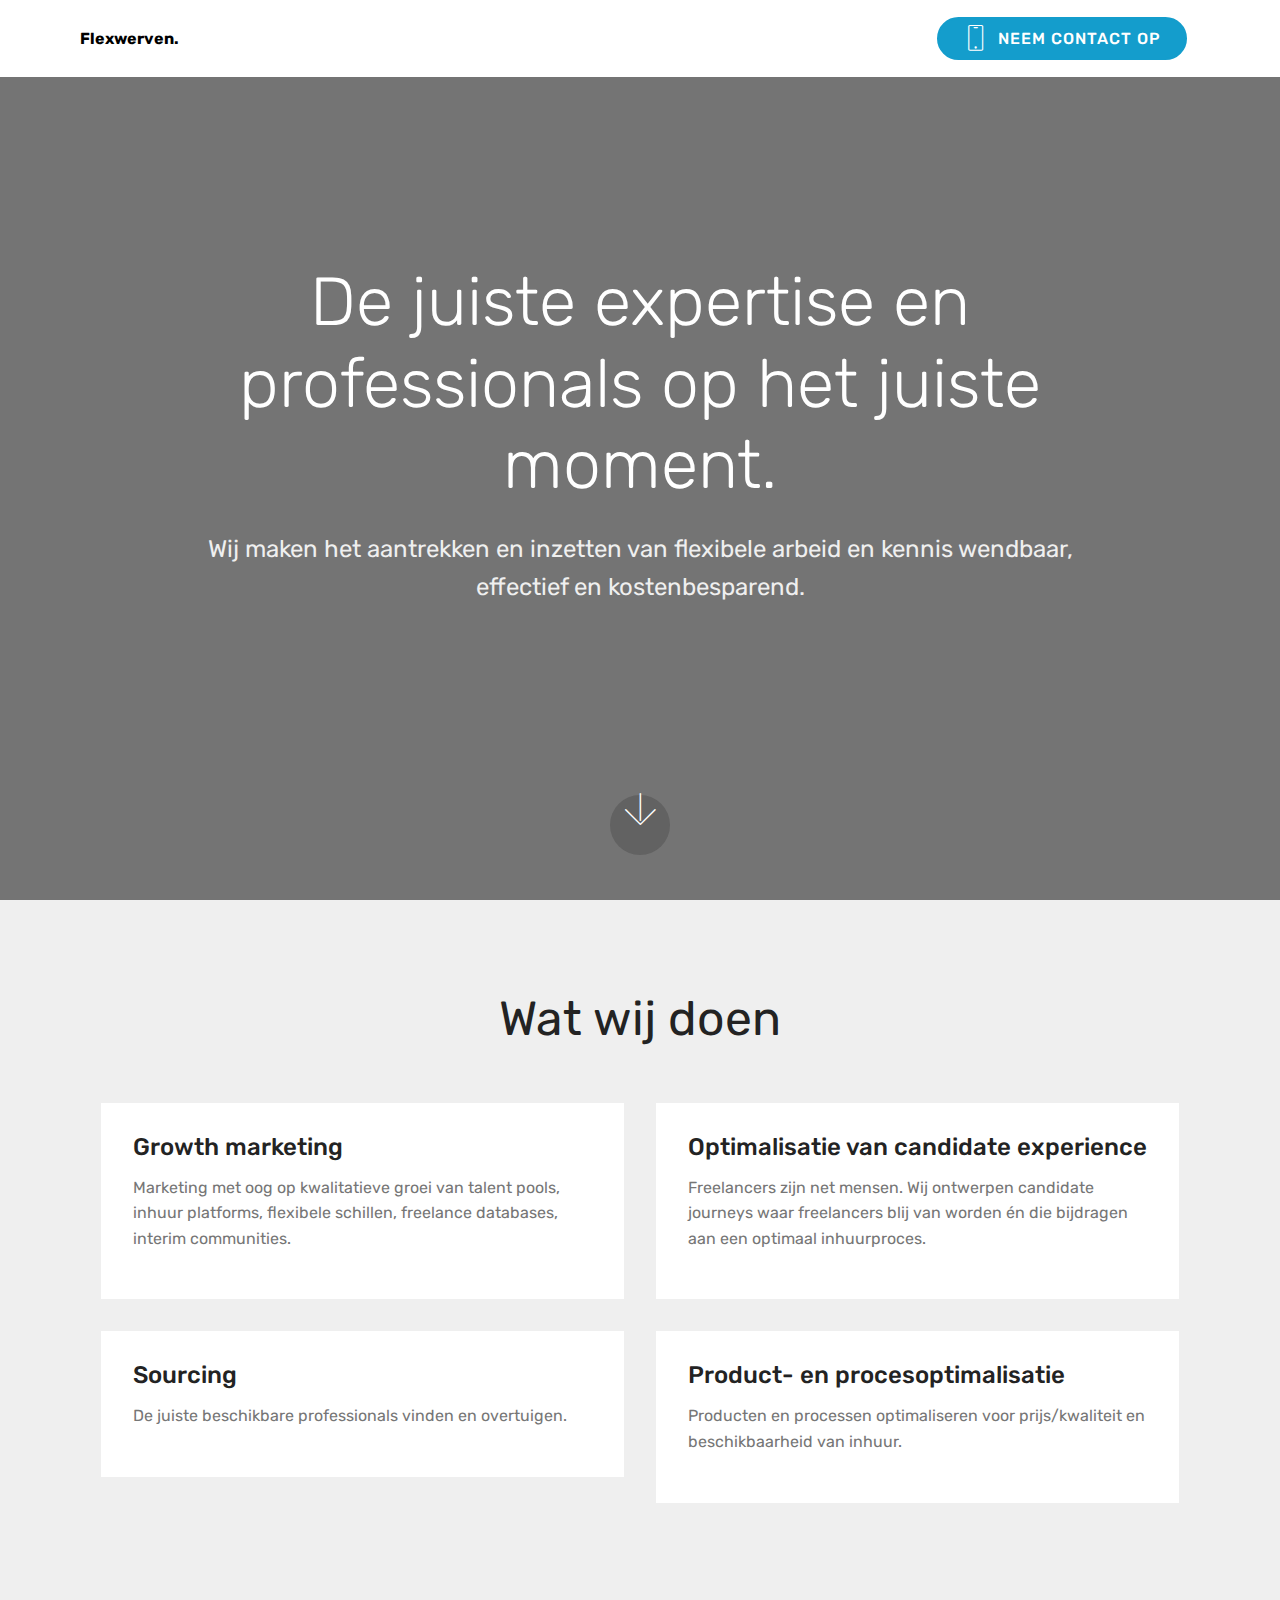
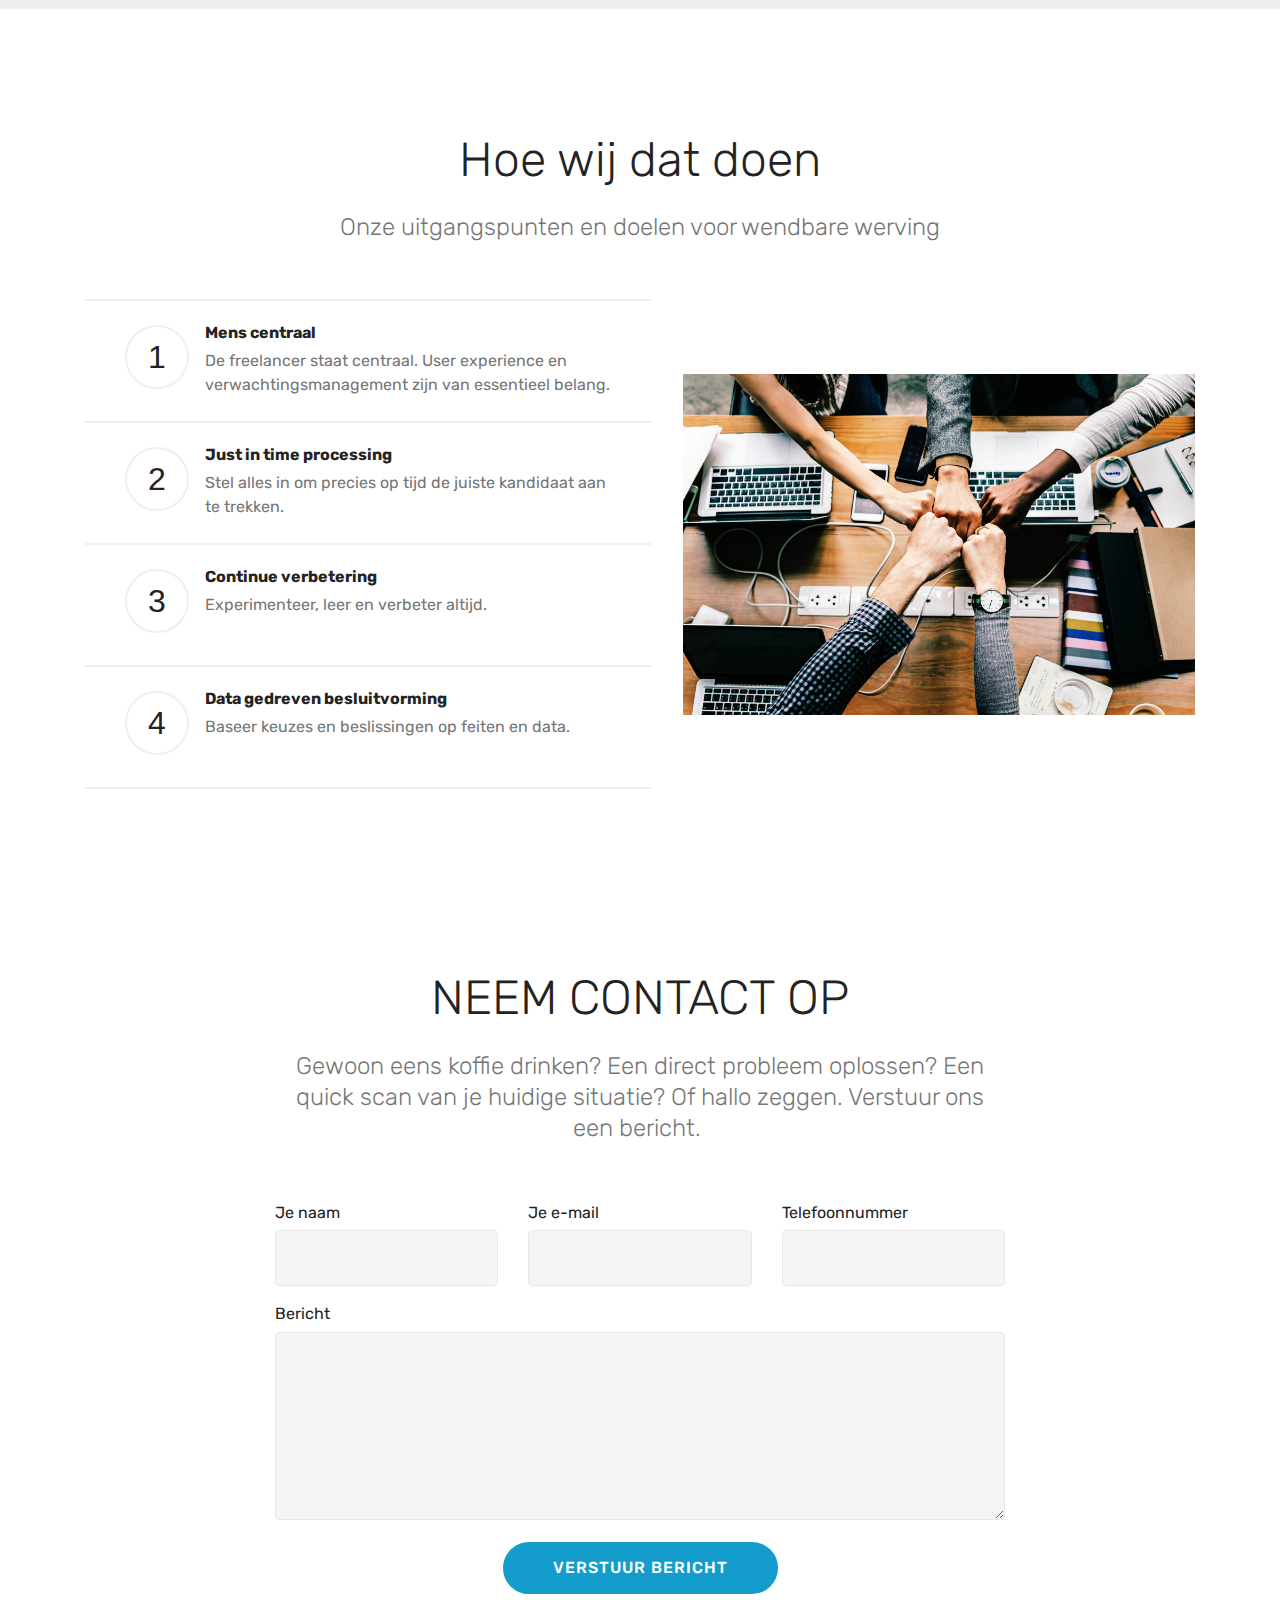
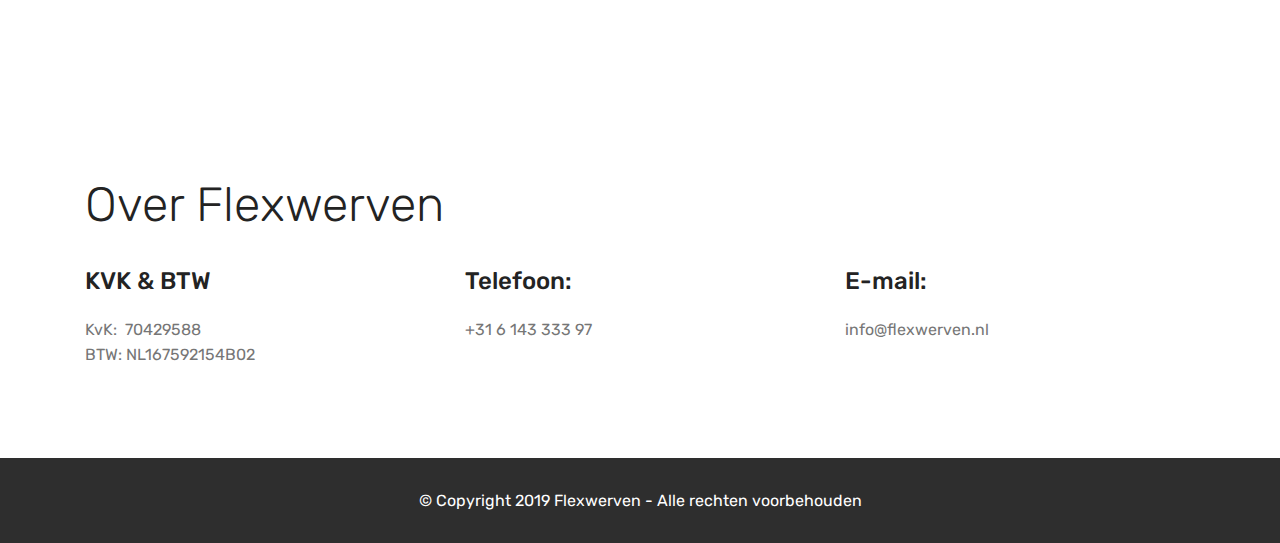
==== commit 095fa231: "create github pages" ====
--- a/index.html
+++ b/index.html
@@ -44,16 +44,18 @@
             </div>
         </div>
         <div class="collapse navbar-collapse" id="navbarSupportedContent">
-            <ul class="navbar-nav nav-dropdown nav-right" data-app-modern-menu="true"><li class="nav-item">
-                    <a class="nav-link link text-black display-4" href="contact.html">
-                        CONTACT</a>
+            <ul class="navbar-nav nav-dropdown" data-app-modern-menu="true"><li class="nav-item">
+                    <a class="nav-link link text-black display-4" href="contact.html"></a>
                 </li></ul>
-            
+            <div class="navbar-buttons mbr-section-btn"><a class="btn btn-sm btn-primary display-4" href="index.html#form1-t">
+                    <span class="btn-icon mbri-mobile mbr-iconfont mbr-iconfont-btn">
+                    </span>
+                    NEEM CONTACT OP</a></div>
         </div>
     </nav>
 </section>
 
-<section class="engine"><a href="https://mobirise.info/z">best html templates</a></section><section class="header5 cid-rv9g1ObcyH mbr-fullscreen" data-bg-video="https://www.youtube.com/watch?v=36YgDDJ7XSc" id="header5-3">
+<section class="engine"><a href="https://mobirise.info/m">free site design templates</a></section><section class="header5 cid-rv9g1ObcyH mbr-fullscreen" data-bg-video="https://www.youtube.com/watch?v=36YgDDJ7XSc" id="header5-3">
 
     
 
@@ -108,7 +110,7 @@
             <div class="card p-3 col-12 col-md-6">
                 <div class="card-wrapper media-container-row media-container-row">
                     <div class="card-box">
-                        <h4 class="card-title pb-3 mbr-fonts-style display-7">
+                        <h4 class="card-title pb-3 mbr-fonts-style display-5">
                             Growth marketing</h4>
                         <p class="mbr-text mbr-fonts-style display-7">Marketing met oog op kwalitatieve groei van talent pools, inhuur platforms, flexibele schillen, freelance databases, interim communities.<br></p>
                     </div>
@@ -118,7 +120,7 @@
             <div class="card p-3 col-12 col-md-6 col-12 col-md-6">
                 <div class="card-wrapper media-container-row">
                     <div class="card-box">
-                        <h4 class="card-title pb-3 mbr-fonts-style display-7">Optimalisatie van candidate experience</h4>
+                        <h4 class="card-title pb-3 mbr-fonts-style display-5">Optimalisatie van candidate experience</h4>
                         <p class="mbr-text mbr-fonts-style display-7">
                             Freelancers zijn net mensen. Wij ontwerpen candidate journeys waar freelancers blij van worden én die bijdragen aan een optimaal inhuurproces.<br></p>
                     </div>
@@ -142,7 +144,7 @@
             <div class="card p-3 col-12 col-md-6">
                 <div class="card-wrapper media-container-row media-container-row">
                     <div class="card-box">
-                        <h4 class="card-title pb-3 mbr-fonts-style display-7">
+                        <h4 class="card-title pb-3 mbr-fonts-style display-5">
                             Sourcing</h4>
                         <p class="mbr-text mbr-fonts-style display-7">De juiste beschikbare professionals vinden en overtuigen.</p>
                     </div>
@@ -152,7 +154,7 @@
             <div class="card p-3 col-12 col-md-6 col-12 col-md-6">
                 <div class="card-wrapper media-container-row">
                     <div class="card-box">
-                        <h4 class="card-title pb-3 mbr-fonts-style display-7">
+                        <h4 class="card-title pb-3 mbr-fonts-style display-5">
                             Product- en procesoptimalisatie</h4>
                         <p class="mbr-text mbr-fonts-style display-7">
                             Producten en processen optimaliseren voor prijs/kwaliteit en beschikbaarheid van inhuur.</p>
@@ -245,6 +247,102 @@
     </div>
 </section>
 
+<section class="mbr-section form1 cid-rvfGifrSSc" id="form1-t">
+
+    
+
+    
+    <div class="container">
+        <div class="row justify-content-center">
+            <div class="title col-12 col-lg-8">
+                <h2 class="mbr-section-title align-center pb-3 mbr-fonts-style display-2">
+                    NEEM CONTACT OP</h2>
+                <h3 class="mbr-section-subtitle align-center mbr-light pb-3 mbr-fonts-style display-5">
+                    Gewoon eens koffie drinken? Een direct probleem oplossen? Een quick scan van je huidige situatie? Of hallo zeggen. Verstuur ons een bericht.&nbsp;</h3>
+            </div>
+        </div>
+    </div>
+    <div class="container">
+        <div class="row justify-content-center">
+            <div class="media-container-column col-lg-8" data-form-type="formoid">
+                <!---Formbuilder Form--->
+                <form action="https://mobirise.com/" method="POST" class="mbr-form form-with-styler" data-form-title="Mobirise Form"><input type="hidden" name="email" data-form-email="true" value="qq3FmCWNSlyGAGe9YEPUlHQD619MPl5LR0SuR37lcjvHRy9JNKLJ4gInmC9LqSvutlDBsbvV2y6H13wQvGYTOe1fhoEiF4u6HBLxo5XGuBanRUV32wu61eZabm3BW/Sh">
+                    <div class="row">
+                        <div hidden="hidden" data-form-alert="" class="alert alert-success col-12">Thanks for filling out the form!</div>
+                        <div hidden="hidden" data-form-alert-danger="" class="alert alert-danger col-12">
+                        </div>
+                    </div>
+                    <div class="dragArea row">
+                        <div class="col-md-4  form-group" data-for="name">
+                            <label for="name-form1-t" class="form-control-label mbr-fonts-style display-7">Je naam</label>
+                            <input type="text" name="name" data-form-field="Name" required="required" class="form-control display-7" id="name-form1-t">
+                        </div>
+                        <div class="col-md-4  form-group" data-for="email">
+                            <label for="email-form1-t" class="form-control-label mbr-fonts-style display-7">Je e-mail</label>
+                            <input type="email" name="email" data-form-field="Email" required="required" class="form-control display-7" id="email-form1-t">
+                        </div>
+                        <div data-for="phone" class="col-md-4  form-group">
+                            <label for="phone-form1-t" class="form-control-label mbr-fonts-style display-7">Telefoonnummer</label>
+                            <input type="tel" name="phone" data-form-field="Phone" class="form-control display-7" id="phone-form1-t">
+                        </div>
+                        <div data-for="message" class="col-md-12 form-group">
+                            <label for="message-form1-t" class="form-control-label mbr-fonts-style display-7">Bericht</label>
+                            <textarea name="message" data-form-field="Message" class="form-control display-7" id="message-form1-t"></textarea>
+                        </div>
+                        <div class="col-md-12 input-group-btn align-center"><button type="submit" class="btn btn-primary btn-form display-4">VERSTUUR BERICHT</button></div>
+                    </div>
+                </form><!---Formbuilder Form--->
+            </div>
+        </div>
+    </div>
+</section>
+
+<section class="mbr-section contacts2 cid-rvfJfKACOa" id="contacts2-v">
+    <!---->
+    
+    <!---->
+    <!--Overlay-->
+    
+    <!--Container-->
+    <div class="container">
+        <div class="row">
+            <!--Titles-->
+            <div class="title col-12">
+                <h2 class="align-left mbr-fonts-style display-2">Over Flexwerven</h2>
+                
+            </div>
+            <div class="col-12">
+                <div class="row justify-content-center">
+                    <div class="col-12 col-md-4">
+                        <div class="b b-adress">
+                            <h5 class="align-left mbr-fonts-style m-0 display-5">KVK &amp; BTW</h5>
+                            <p class="mbr-text align-left mbr-fonts-style display-7">
+                                KvK: &nbsp;70429588<br>BTW:&nbsp;NL167592154B02</p>
+                        </div>
+                    </div>
+                    <div class="col-12 col-md-4">
+                        <div class="b b-phone">
+                            <h5 class="align-left mbr-fonts-style m-0 display-5">
+                                Telefoon:</h5>
+                            <p class="mbr-text align-left mbr-fonts-style display-7">
+                                +31 6 143 333 97</p>
+                        </div>
+                    </div>
+                    <div class="col-12 col-md-4">
+                        <div class="b b-mail">
+                            <h5 class="align-left mbr-fonts-style m-0 display-5">
+                                E-mail:
+                            </h5>
+                            <p class="mbr-text align-left mbr-fonts-style display-7">
+                                info@flexwerven.nl</p>
+                        </div>
+                    </div>
+                </div>
+            </div>
+        </div>
+    </div>
+</section>
+
 <section once="footers" class="cid-rv9ZVzUZ72" id="footer6-d">
 
     
@@ -267,13 +365,14 @@
   <script src="assets/tether/tether.min.js"></script>
   <script src="assets/bootstrap/js/bootstrap.min.js"></script>
   <script src="assets/smoothscroll/smooth-scroll.js"></script>
+  <script src="assets/dropdown/js/nav-dropdown.js"></script>
+  <script src="assets/dropdown/js/navbar-dropdown.js"></script>
   <script src="assets/touchswipe/jquery.touch-swipe.min.js"></script>
   <script src="assets/ytplayer/jquery.mb.ytplayer.min.js"></script>
   <script src="assets/vimeoplayer/jquery.mb.vimeo_player.js"></script>
   <script src="assets/viewportchecker/jquery.viewportchecker.js"></script>
-  <script src="assets/dropdown/js/nav-dropdown.js"></script>
-  <script src="assets/dropdown/js/navbar-dropdown.js"></script>
   <script src="assets/theme/js/script.js"></script>
+  <script src="assets/formoid/formoid.min.js"></script>
   
   
 </body>
--- a/assets/mobirise/css/mbr-additional.css
+++ b/assets/mobirise/css/mbr-additional.css
@@ -1648,10 +1648,6 @@
 .cid-rv9fzOd8nD .collapsed .navbar-collapse.show .navbar-nav .nav-item {
   clear: both;
 }
-.cid-rv9fzOd8nD .collapsed .navbar-collapse.collapsing .navbar-nav .nav-item:last-child,
-.cid-rv9fzOd8nD .collapsed .navbar-collapse.show .navbar-nav .nav-item:last-child {
-  margin-bottom: 1rem;
-}
 .cid-rv9fzOd8nD .collapsed .navbar-collapse.collapsing .navbar-buttons,
 .cid-rv9fzOd8nD .collapsed .navbar-collapse.show .navbar-buttons {
   text-align: center;
@@ -1748,10 +1744,6 @@
   .cid-rv9fzOd8nD .navbar-collapse.show .navbar-nav .nav-item {
     clear: both;
   }
-  .cid-rv9fzOd8nD .navbar-collapse.collapsing .navbar-nav .nav-item:last-child,
-  .cid-rv9fzOd8nD .navbar-collapse.show .navbar-nav .nav-item:last-child {
-    margin-bottom: 1rem;
-  }
   .cid-rv9fzOd8nD .navbar-collapse.collapsing .navbar-buttons,
   .cid-rv9fzOd8nD .navbar-collapse.show .navbar-buttons {
     text-align: center;
@@ -1971,487 +1963,42 @@
   -webkit-flex-direction: row-reverse;
   flex-direction: row-reverse;
 }
+.cid-rvfGifrSSc {
+  padding-top: 90px;
+  padding-bottom: 90px;
+  background-color: #ffffff;
+}
+.cid-rvfGifrSSc .title {
+  margin-bottom: 2rem;
+}
+.cid-rvfGifrSSc .mbr-section-subtitle {
+  color: #767676;
+}
+.cid-rvfGifrSSc a:not([href]):not([tabindex]) {
+  color: #fff;
+  border-radius: 3px;
+}
+.cid-rvfGifrSSc a.btn-white:not([href]):not([tabindex]) {
+  color: #333;
+}
+.cid-rvfGifrSSc textarea.form-control {
+  min-height: 188px;
+}
+.cid-rvfJfKACOa {
+  padding-top: 90px;
+  padding-bottom: 90px;
+  background-color: #ffffff;
+}
+.cid-rvfJfKACOa .mbr-text {
+  color: #767676;
+  margin: 0;
+  padding-top: 1.5rem;
+}
+.cid-rvfJfKACOa div.b {
+  padding-top: 2rem;
+}
 .cid-rv9ZVzUZ72 {
   padding-top: 30px;
   padding-bottom: 30px;
   background-color: #2e2e2e;
 }
-.cid-rva3JNzp9y {
-  padding-top: 90px;
-  padding-bottom: 90px;
-  background-color: #ffffff;
-}
-.cid-rva3JNzp9y .mbr-iconfont {
-  font-size: 48px;
-  padding-right: 1rem;
-}
-.cid-rva3JNzp9y .icon-block {
-  margin-bottom: 10px;
-}
-.cid-rva3JNzp9y .icon-block .icon-block__icon {
-  display: inline-block;
-  vertical-align: middle;
-}
-.cid-rva3JNzp9y .icon-block .icon-block__title {
-  display: inline-block;
-  vertical-align: middle;
-  margin-bottom: 0;
-  line-height: 1;
-  font-style: italic;
-}
-.cid-rva3JNzp9y .mbr-text {
-  color: #767676;
-}
-.cid-rva3JNzp9y textarea.form-control {
-  min-height: 100px;
-}
-.cid-rva3JNzp9y a:not([href]):not([tabindex]) {
-  color: #fff;
-  border-radius: 3px;
-}
-.cid-rva3JNzp9y .google-map {
-  height: 25rem;
-  position: relative;
-}
-.cid-rva3JNzp9y .google-map iframe {
-  height: 100%;
-  width: 100%;
-}
-.cid-rva3JNzp9y .google-map [data-state-details] {
-  color: #6b6763;
-  font-family: Montserrat;
-  height: 1.5em;
-  margin-top: -0.75em;
-  padding-left: 1.25rem;
-  padding-right: 1.25rem;
-  position: absolute;
-  text-align: center;
-  top: 50%;
-  width: 100%;
-}
-.cid-rva3JNzp9y .google-map[data-state] {
-  background: #e9e5dc;
-}
-.cid-rva3JNzp9y .google-map[data-state="loading"] [data-state-details] {
-  display: none;
-}
-@media (max-width: 767px) {
-  .cid-rva3JNzp9y h2 {
-    padding-top: 2rem;
-  }
-}
-@media (min-width: 768px) {
-  .cid-rva3JNzp9y .container > .row > .col-md-6:first-child {
-    padding-right: 30px;
-  }
-  .cid-rva3JNzp9y .container > .row > .col-md-6:last-child {
-    padding-left: 30px;
-  }
-}
-.cid-rva0Ecu369 {
-  padding-top: 30px;
-  padding-bottom: 30px;
-  background-color: #2e2e2e;
-}
-.cid-rva56OZ1N1 .navbar {
-  background: #ffffff;
-  transition: none;
-  min-height: 77px;
-  padding: .5rem 0;
-}
-.cid-rva56OZ1N1 .navbar-dropdown.bg-color.transparent.opened {
-  background: #ffffff;
-}
-.cid-rva56OZ1N1 a {
-  font-style: normal;
-}
-.cid-rva56OZ1N1 .nav-item span {
-  padding-right: 0.4em;
-  line-height: 0.5em;
-  vertical-align: text-bottom;
-  position: relative;
-  text-decoration: none;
-}
-.cid-rva56OZ1N1 .nav-item a {
-  display: -webkit-flex;
-  align-items: center;
-  justify-content: center;
-  padding: 0.7rem 0 !important;
-  margin: 0rem .65rem !important;
-  -webkit-align-items: center;
-  -webkit-justify-content: center;
-}
-.cid-rva56OZ1N1 .nav-item:focus,
-.cid-rva56OZ1N1 .nav-link:focus {
-  outline: none;
-}
-.cid-rva56OZ1N1 .btn {
-  padding: 0.4rem 1.5rem;
-  display: -webkit-inline-flex;
-  align-items: center;
-  -webkit-align-items: center;
-}
-.cid-rva56OZ1N1 .btn .mbr-iconfont {
-  font-size: 1.6rem;
-}
-.cid-rva56OZ1N1 .menu-logo {
-  margin-right: auto;
-}
-.cid-rva56OZ1N1 .menu-logo .navbar-brand {
-  display: flex;
-  margin-left: 5rem;
-  padding: 0;
-  transition: padding .2s;
-  min-height: 3.8rem;
-  -webkit-align-items: center;
-  align-items: center;
-}
-.cid-rva56OZ1N1 .menu-logo .navbar-brand .navbar-caption-wrap {
-  display: flex;
-  -webkit-align-items: center;
-  align-items: center;
-  word-break: break-word;
-  min-width: 7rem;
-  margin: .3rem 0;
-}
-.cid-rva56OZ1N1 .menu-logo .navbar-brand .navbar-caption-wrap .navbar-caption {
-  line-height: 1.2rem !important;
-  padding-right: 2rem;
-}
-.cid-rva56OZ1N1 .menu-logo .navbar-brand .navbar-logo {
-  font-size: 4rem;
-  transition: font-size 0.25s;
-}
-.cid-rva56OZ1N1 .menu-logo .navbar-brand .navbar-logo img {
-  display: flex;
-}
-.cid-rva56OZ1N1 .menu-logo .navbar-brand .navbar-logo .mbr-iconfont {
-  transition: font-size 0.25s;
-}
-.cid-rva56OZ1N1 .menu-logo .navbar-brand .navbar-logo a {
-  display: inline-flex;
-}
-.cid-rva56OZ1N1 .navbar-toggleable-sm .navbar-collapse {
-  justify-content: flex-end;
-  -webkit-justify-content: flex-end;
-  padding-right: 5rem;
-  width: auto;
-}
-.cid-rva56OZ1N1 .navbar-toggleable-sm .navbar-collapse .navbar-nav {
-  flex-wrap: wrap;
-  -webkit-flex-wrap: wrap;
-  padding-left: 0;
-}
-.cid-rva56OZ1N1 .navbar-toggleable-sm .navbar-collapse .navbar-nav .nav-item {
-  -webkit-align-self: center;
-  align-self: center;
-}
-.cid-rva56OZ1N1 .navbar-toggleable-sm .navbar-collapse .navbar-buttons {
-  padding-left: 0;
-  padding-bottom: 0;
-}
-.cid-rva56OZ1N1 .dropdown .dropdown-menu {
-  background: #ffffff;
-  display: none;
-  position: absolute;
-  min-width: 5rem;
-  padding-top: 1.4rem;
-  padding-bottom: 1.4rem;
-  text-align: left;
-}
-.cid-rva56OZ1N1 .dropdown .dropdown-menu .dropdown-item {
-  width: auto;
-  padding: 0.235em 1.5385em 0.235em 1.5385em !important;
-}
-.cid-rva56OZ1N1 .dropdown .dropdown-menu .dropdown-item::after {
-  right: 0.5rem;
-}
-.cid-rva56OZ1N1 .dropdown .dropdown-menu .dropdown-submenu {
-  margin: 0;
-}
-.cid-rva56OZ1N1 .dropdown.open > .dropdown-menu {
-  display: block;
-}
-.cid-rva56OZ1N1 .navbar-toggleable-sm.opened:after {
-  position: absolute;
-  width: 100vw;
-  height: 100vh;
-  content: '';
-  background-color: rgba(0, 0, 0, 0.1);
-  left: 0;
-  bottom: 0;
-  transform: translateY(100%);
-  -webkit-transform: translateY(100%);
-  z-index: 1000;
-}
-.cid-rva56OZ1N1 .navbar.navbar-short {
-  min-height: 60px;
-  transition: all .2s;
-}
-.cid-rva56OZ1N1 .navbar.navbar-short .navbar-toggler-right {
-  top: 20px;
-}
-.cid-rva56OZ1N1 .navbar.navbar-short .navbar-logo a {
-  font-size: 2.5rem !important;
-  line-height: 2.5rem;
-  transition: font-size 0.25s;
-}
-.cid-rva56OZ1N1 .navbar.navbar-short .navbar-logo a .mbr-iconfont {
-  font-size: 2.5rem !important;
-}
-.cid-rva56OZ1N1 .navbar.navbar-short .navbar-logo a img {
-  height: 3rem !important;
-}
-.cid-rva56OZ1N1 .navbar.navbar-short .navbar-brand {
-  min-height: 3rem;
-}
-.cid-rva56OZ1N1 button.navbar-toggler {
-  width: 31px;
-  height: 18px;
-  cursor: pointer;
-  transition: all .2s;
-  top: 1.5rem;
-  right: 1rem;
-}
-.cid-rva56OZ1N1 button.navbar-toggler:focus {
-  outline: none;
-}
-.cid-rva56OZ1N1 button.navbar-toggler .hamburger span {
-  position: absolute;
-  right: 0;
-  width: 30px;
-  height: 2px;
-  border-right: 5px;
-  background-color: #333333;
-}
-.cid-rva56OZ1N1 button.navbar-toggler .hamburger span:nth-child(1) {
-  top: 0;
-  transition: all .2s;
-}
-.cid-rva56OZ1N1 button.navbar-toggler .hamburger span:nth-child(2) {
-  top: 8px;
-  transition: all .15s;
-}
-.cid-rva56OZ1N1 button.navbar-toggler .hamburger span:nth-child(3) {
-  top: 8px;
-  transition: all .15s;
-}
-.cid-rva56OZ1N1 button.navbar-toggler .hamburger span:nth-child(4) {
-  top: 16px;
-  transition: all .2s;
-}
-.cid-rva56OZ1N1 nav.opened .hamburger span:nth-child(1) {
-  top: 8px;
-  width: 0;
-  opacity: 0;
-  right: 50%;
-  transition: all .2s;
-}
-.cid-rva56OZ1N1 nav.opened .hamburger span:nth-child(2) {
-  -webkit-transform: rotate(45deg);
-  transform: rotate(45deg);
-  transition: all .25s;
-}
-.cid-rva56OZ1N1 nav.opened .hamburger span:nth-child(3) {
-  -webkit-transform: rotate(-45deg);
-  transform: rotate(-45deg);
-  transition: all .25s;
-}
-.cid-rva56OZ1N1 nav.opened .hamburger span:nth-child(4) {
-  top: 8px;
-  width: 0;
-  opacity: 0;
-  right: 50%;
-  transition: all .2s;
-}
-.cid-rva56OZ1N1 .collapsed.navbar-expand {
-  flex-direction: column;
-  -webkit-flex-direction: column;
-}
-.cid-rva56OZ1N1 .collapsed .btn {
-  display: -webkit-flex;
-}
-.cid-rva56OZ1N1 .collapsed .navbar-collapse {
-  display: none !important;
-  padding-right: 0 !important;
-}
-.cid-rva56OZ1N1 .collapsed .navbar-collapse.collapsing,
-.cid-rva56OZ1N1 .collapsed .navbar-collapse.show {
-  display: block !important;
-}
-.cid-rva56OZ1N1 .collapsed .navbar-collapse.collapsing .navbar-nav,
-.cid-rva56OZ1N1 .collapsed .navbar-collapse.show .navbar-nav {
-  display: block;
-  text-align: center;
-}
-.cid-rva56OZ1N1 .collapsed .navbar-collapse.collapsing .navbar-nav .nav-item,
-.cid-rva56OZ1N1 .collapsed .navbar-collapse.show .navbar-nav .nav-item {
-  clear: both;
-}
-.cid-rva56OZ1N1 .collapsed .navbar-collapse.collapsing .navbar-nav .nav-item:last-child,
-.cid-rva56OZ1N1 .collapsed .navbar-collapse.show .navbar-nav .nav-item:last-child {
-  margin-bottom: 1rem;
-}
-.cid-rva56OZ1N1 .collapsed .navbar-collapse.collapsing .navbar-buttons,
-.cid-rva56OZ1N1 .collapsed .navbar-collapse.show .navbar-buttons {
-  text-align: center;
-}
-.cid-rva56OZ1N1 .collapsed .navbar-collapse.collapsing .navbar-buttons:last-child,
-.cid-rva56OZ1N1 .collapsed .navbar-collapse.show .navbar-buttons:last-child {
-  margin-bottom: 1rem;
-}
-.cid-rva56OZ1N1 .collapsed button.navbar-toggler {
-  display: block;
-}
-.cid-rva56OZ1N1 .collapsed .navbar-brand {
-  margin-left: 1rem !important;
-}
-.cid-rva56OZ1N1 .collapsed .navbar-toggleable-sm {
-  flex-direction: column;
-  -webkit-flex-direction: column;
-}
-.cid-rva56OZ1N1 .collapsed .dropdown .dropdown-menu {
-  width: 100%;
-  text-align: center;
-  position: relative;
-  opacity: 0;
-  overflow: hidden;
-  display: block;
-  height: 0;
-  visibility: hidden;
-  padding: 0;
-  transition-duration: .5s;
-  transition-property: opacity,padding,height;
-}
-.cid-rva56OZ1N1 .collapsed .dropdown.open > .dropdown-menu {
-  position: relative;
-  opacity: 1;
-  height: auto;
-  padding: 1.4rem 0;
-  visibility: visible;
-}
-.cid-rva56OZ1N1 .collapsed .dropdown .dropdown-submenu {
-  left: 0;
-  text-align: center;
-  width: 100%;
-}
-.cid-rva56OZ1N1 .collapsed .dropdown .dropdown-toggle[data-toggle="dropdown-submenu"]::after {
-  margin-top: 0;
-  position: inherit;
-  right: 0;
-  top: 50%;
-  display: inline-block;
-  width: 0;
-  height: 0;
-  margin-left: .3em;
-  vertical-align: middle;
-  content: "";
-  border-top: .30em solid;
-  border-right: .30em solid transparent;
-  border-left: .30em solid transparent;
-}
-@media (max-width: 991px) {
-  .cid-rva56OZ1N1.navbar-expand {
-    flex-direction: column;
-    -webkit-flex-direction: column;
-  }
-  .cid-rva56OZ1N1 img {
-    height: 3.8rem !important;
-  }
-  .cid-rva56OZ1N1 .btn {
-    display: -webkit-flex;
-  }
-  .cid-rva56OZ1N1 button.navbar-toggler {
-    display: block;
-  }
-  .cid-rva56OZ1N1 .navbar-brand {
-    margin-left: 1rem !important;
-  }
-  .cid-rva56OZ1N1 .navbar-toggleable-sm {
-    flex-direction: column;
-    -webkit-flex-direction: column;
-  }
-  .cid-rva56OZ1N1 .navbar-collapse {
-    display: none !important;
-    padding-right: 0 !important;
-  }
-  .cid-rva56OZ1N1 .navbar-collapse.collapsing,
-  .cid-rva56OZ1N1 .navbar-collapse.show {
-    display: block !important;
-  }
-  .cid-rva56OZ1N1 .navbar-collapse.collapsing .navbar-nav,
-  .cid-rva56OZ1N1 .navbar-collapse.show .navbar-nav {
-    display: block;
-    text-align: center;
-  }
-  .cid-rva56OZ1N1 .navbar-collapse.collapsing .navbar-nav .nav-item,
-  .cid-rva56OZ1N1 .navbar-collapse.show .navbar-nav .nav-item {
-    clear: both;
-  }
-  .cid-rva56OZ1N1 .navbar-collapse.collapsing .navbar-nav .nav-item:last-child,
-  .cid-rva56OZ1N1 .navbar-collapse.show .navbar-nav .nav-item:last-child {
-    margin-bottom: 1rem;
-  }
-  .cid-rva56OZ1N1 .navbar-collapse.collapsing .navbar-buttons,
-  .cid-rva56OZ1N1 .navbar-collapse.show .navbar-buttons {
-    text-align: center;
-  }
-  .cid-rva56OZ1N1 .navbar-collapse.collapsing .navbar-buttons:last-child,
-  .cid-rva56OZ1N1 .navbar-collapse.show .navbar-buttons:last-child {
-    margin-bottom: 1rem;
-  }
-  .cid-rva56OZ1N1 .dropdown .dropdown-menu {
-    width: 100%;
-    text-align: center;
-    position: relative;
-    opacity: 0;
-    overflow: hidden;
-    display: block;
-    height: 0;
-    visibility: hidden;
-    padding: 0;
-    transition-duration: .5s;
-    transition-property: opacity,padding,height;
-  }
-  .cid-rva56OZ1N1 .dropdown.open > .dropdown-menu {
-    position: relative;
-    opacity: 1;
-    height: auto;
-    padding: 1.4rem 0;
-    visibility: visible;
-  }
-  .cid-rva56OZ1N1 .dropdown .dropdown-submenu {
-    left: 0;
-    text-align: center;
-    width: 100%;
-  }
-  .cid-rva56OZ1N1 .dropdown .dropdown-toggle[data-toggle="dropdown-submenu"]::after {
-    margin-top: 0;
-    position: inherit;
-    right: 0;
-    top: 50%;
-    display: inline-block;
-    width: 0;
-    height: 0;
-    margin-left: .3em;
-    vertical-align: middle;
-    content: "";
-    border-top: .30em solid;
-    border-right: .30em solid transparent;
-    border-left: .30em solid transparent;
-  }
-}
-@media (min-width: 767px) {
-  .cid-rva56OZ1N1 .menu-logo {
-    flex-shrink: 0;
-    -webkit-flex-shrink: 0;
-  }
-}
-.cid-rva56OZ1N1 .navbar-collapse {
-  flex-basis: auto;
-  -webkit-flex-basis: auto;
-}
-.cid-rva56OZ1N1 .nav-link:hover,
-.cid-rva56OZ1N1 .dropdown-item:hover {
-  color: #767676 !important;
-}
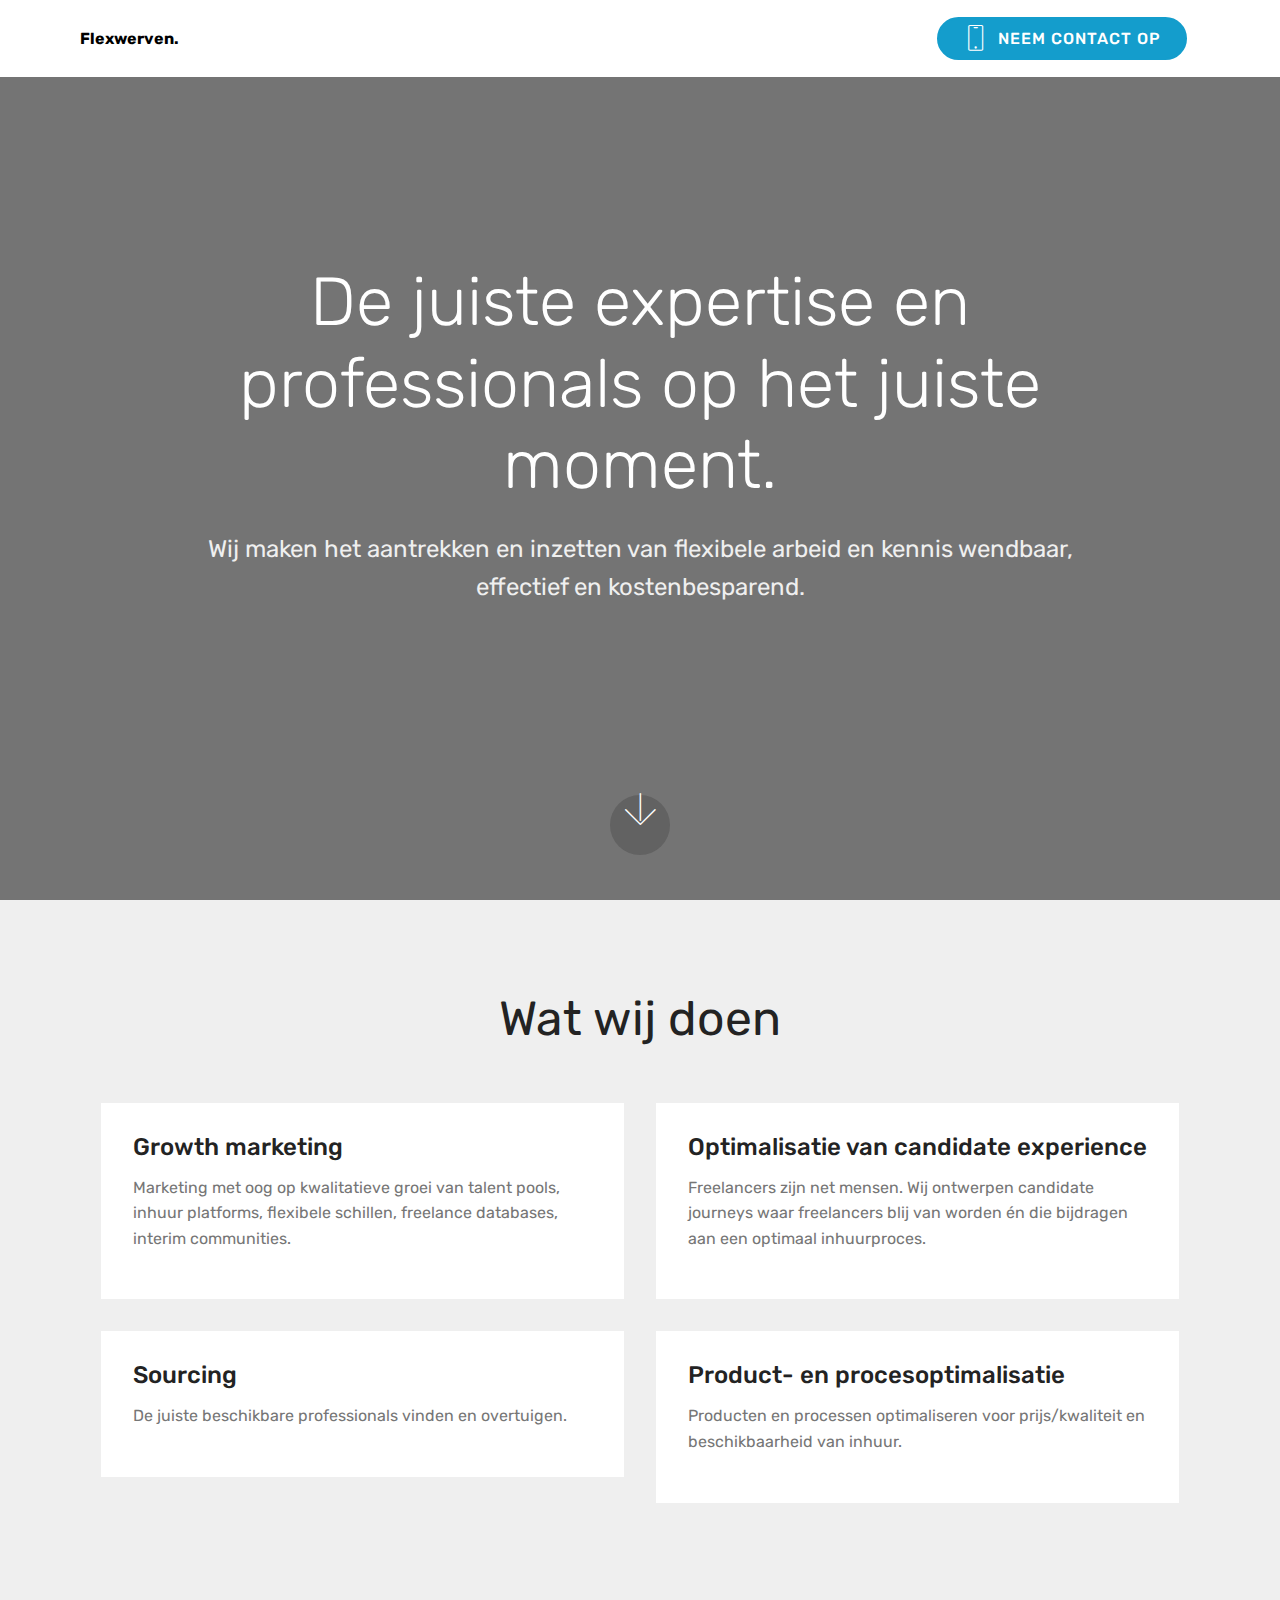
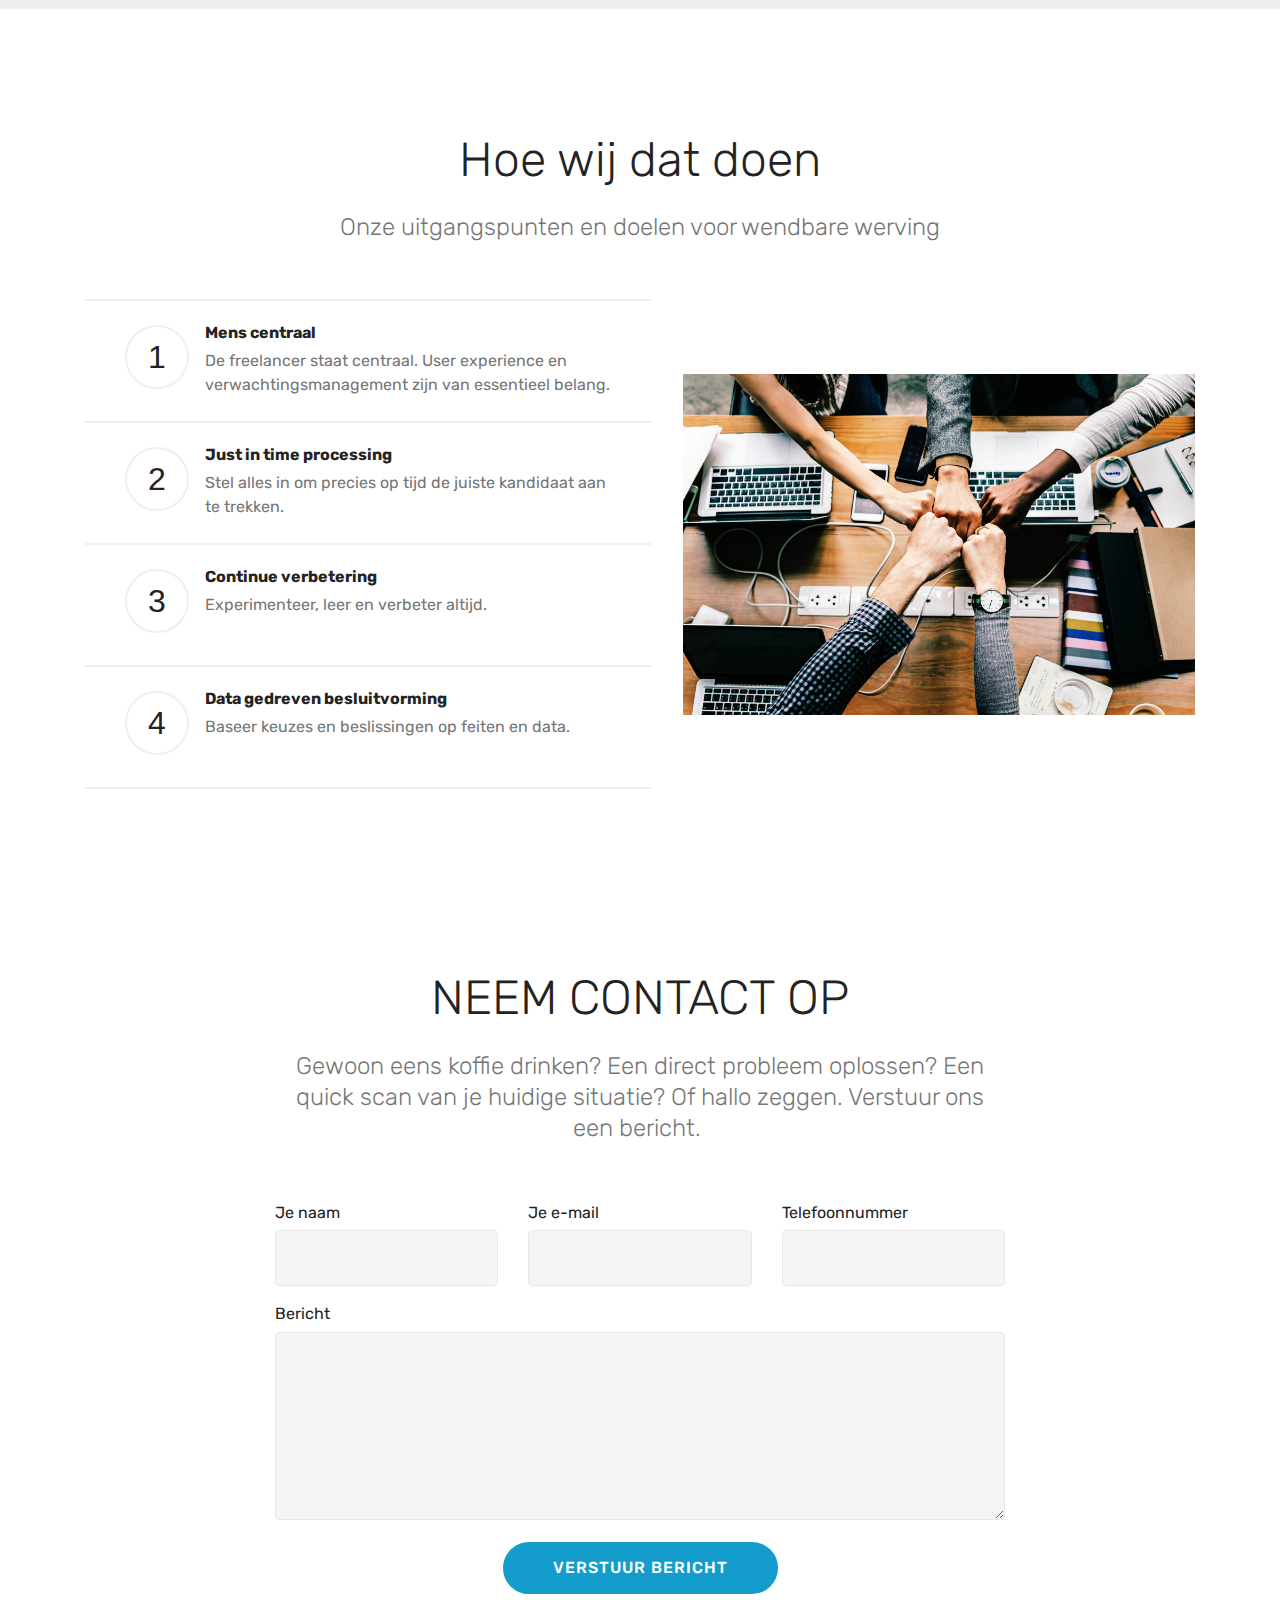
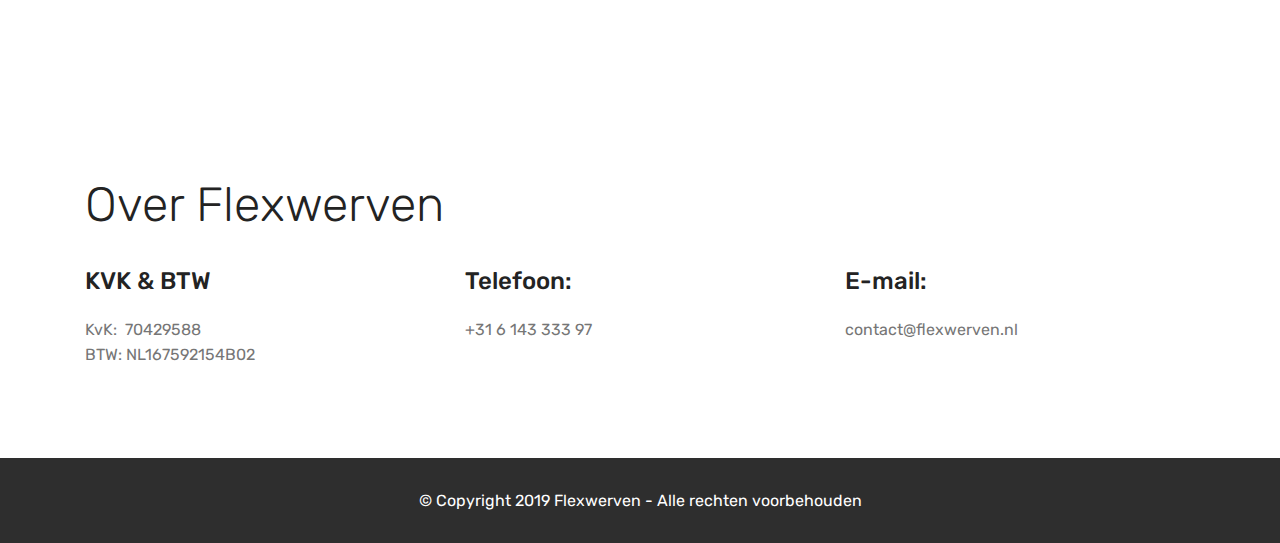
==== commit 553b8c9e: "create github pages" ====
--- a/index.html
+++ b/index.html
@@ -23,6 +23,21 @@
   
 </head>
 <body>
+
+<!-- Google Analytics -->
+<!-- Global site tag (gtag.js) - Google Analytics -->
+<script async src="https://www.googletagmanager.com/gtag/js?id=UA-126204716-3"></script>
+<script>
+  window.dataLayer = window.dataLayer || [];
+  function gtag(){dataLayer.push(arguments);}
+  gtag('js', new Date());
+
+  gtag('config', 'UA-126204716-3');
+</script>
+
+<!-- /Google Analytics -->
+
+
   <section class="menu cid-rv9fzOd8nD" once="menu" id="menu2-0">
 
     
@@ -55,7 +70,7 @@
     </nav>
 </section>
 
-<section class="engine"><a href="https://mobirise.info/m">free site design templates</a></section><section class="header5 cid-rv9g1ObcyH mbr-fullscreen" data-bg-video="https://www.youtube.com/watch?v=36YgDDJ7XSc" id="header5-3">
+<section class="engine"><a href="https://mobirise.info/n">simple web templates</a></section><section class="header5 cid-rv9g1ObcyH mbr-fullscreen" data-bg-video="https://www.youtube.com/watch?v=36YgDDJ7XSc" id="header5-3">
 
     
 
@@ -266,9 +281,9 @@
         <div class="row justify-content-center">
             <div class="media-container-column col-lg-8" data-form-type="formoid">
                 <!---Formbuilder Form--->
-                <form action="https://mobirise.com/" method="POST" class="mbr-form form-with-styler" data-form-title="Mobirise Form"><input type="hidden" name="email" data-form-email="true" value="qq3FmCWNSlyGAGe9YEPUlHQD619MPl5LR0SuR37lcjvHRy9JNKLJ4gInmC9LqSvutlDBsbvV2y6H13wQvGYTOe1fhoEiF4u6HBLxo5XGuBanRUV32wu61eZabm3BW/Sh">
+                <form action="https://mobirise.com/" method="POST" class="mbr-form form-with-styler" data-form-title="Mobirise Form"><input type="hidden" name="email" data-form-email="true" value="x7SS7ZEHkbLmJhpFzCeMVpGeOotSMetDbgmflXwabtk7sDR9HOyHng+LsHSc0uCQOE8pQfa0VzVX4LH8Qg7toXF6Ai47DkGRr7/jjvU/b1ojRjk2s9eFZN+EPOPCVyq1">
                     <div class="row">
-                        <div hidden="hidden" data-form-alert="" class="alert alert-success col-12">Thanks for filling out the form!</div>
+                        <div hidden="hidden" data-form-alert="" class="alert alert-success col-12">Bedankt voor je bericht! Wij reageren z.s.m.</div>
                         <div hidden="hidden" data-form-alert-danger="" class="alert alert-danger col-12">
                         </div>
                     </div>
@@ -334,7 +349,7 @@
                                 E-mail:
                             </h5>
                             <p class="mbr-text align-left mbr-fonts-style display-7">
-                                info@flexwerven.nl</p>
+                                contact@flexwerven.nl</p>
                         </div>
                     </div>
                 </div>
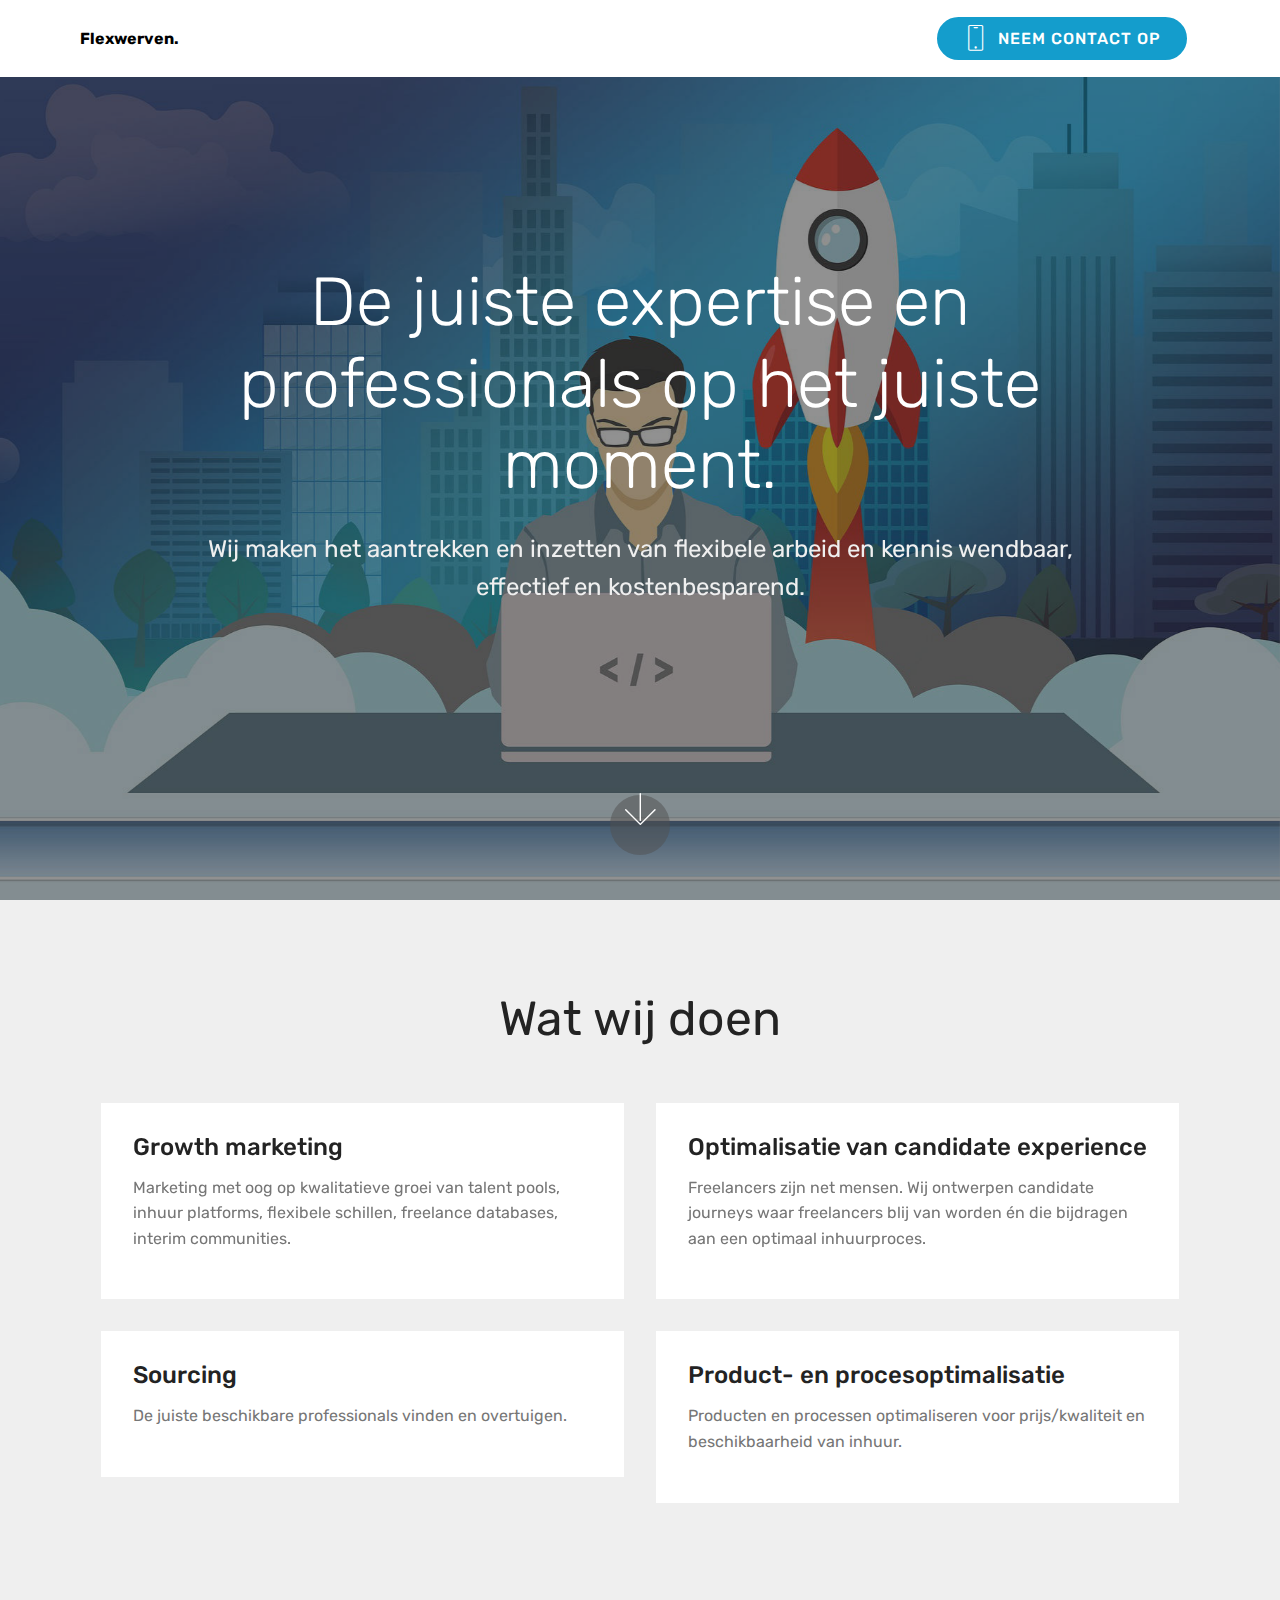
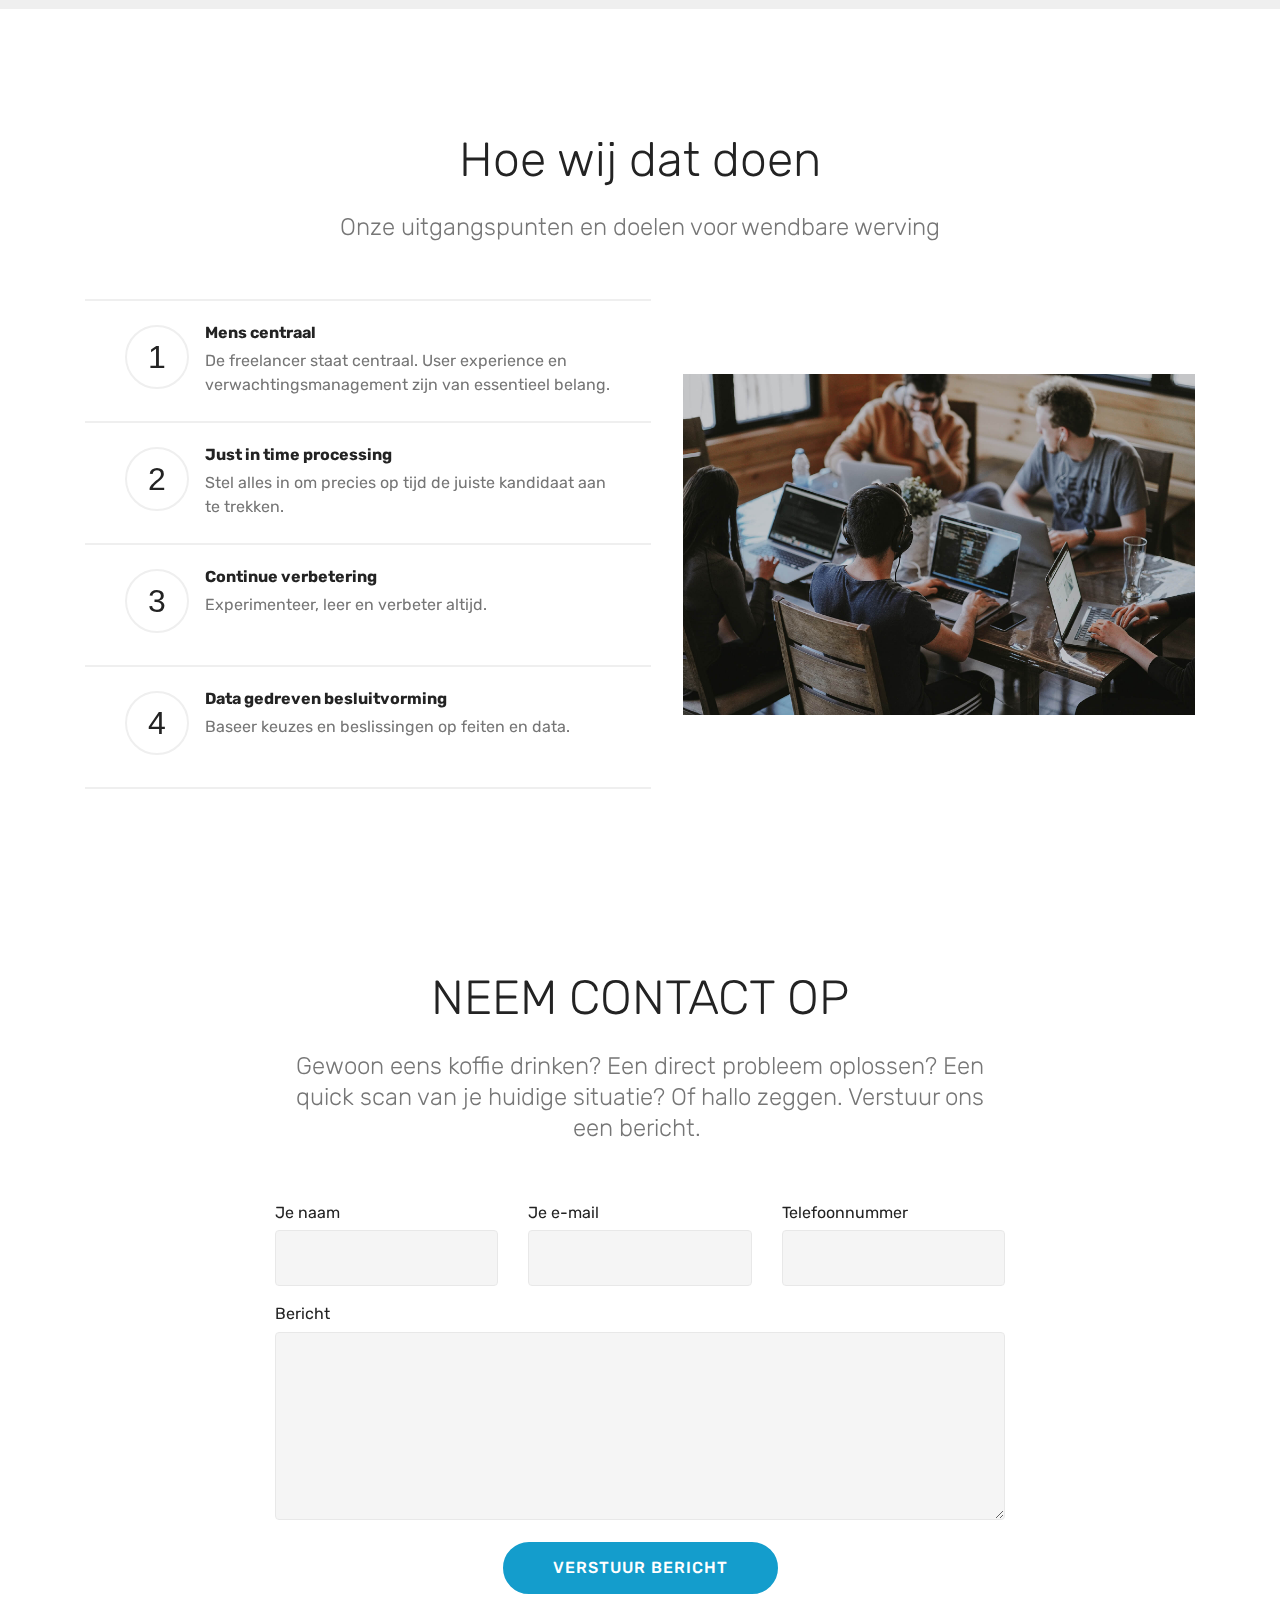
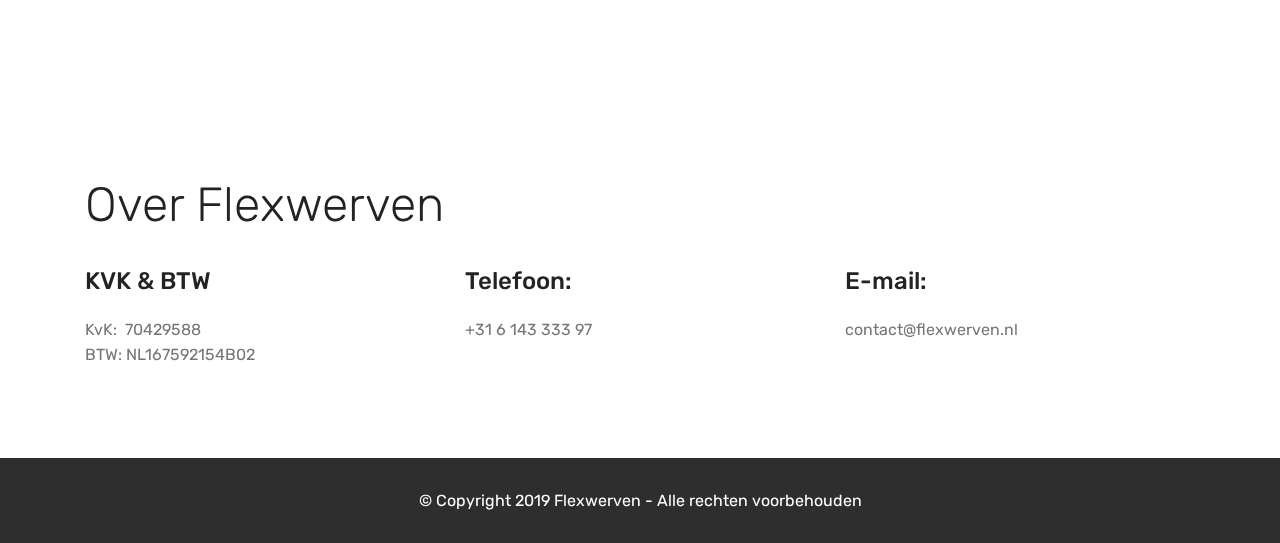
==== commit 906c98eb: "create github pages" ====
--- a/index.html
+++ b/index.html
@@ -70,11 +70,11 @@
     </nav>
 </section>
 
-<section class="engine"><a href="https://mobirise.info/n">simple web templates</a></section><section class="header5 cid-rv9g1ObcyH mbr-fullscreen" data-bg-video="https://www.youtube.com/watch?v=36YgDDJ7XSc" id="header5-3">
-
-    
-
-    <div class="mbr-overlay" style="opacity: 0.6; background-color: rgb(35, 35, 35);">
+<section class="engine"><a href="https://mobirise.info/j">website templates</a></section><section class="header5 cid-rv9g1ObcyH mbr-fullscreen mbr-parallax-background" id="header5-3">
+
+    
+
+    <div class="mbr-overlay" style="opacity: 0.5; background-color: rgb(35, 35, 35);">
     </div>
     <div class="container">
         <div class="row justify-content-center">
@@ -196,7 +196,7 @@
         <div class="media-container-row">
             <div class="media-block m-auto" style="width: 49%;">
                 <div class="mbr-figure">
-                    <img src="assets/images/background6.jpg">
+                    <img src="assets/images/background4.jpg" alt="" title="">
                 </div>
             </div>
             <div class="cards-block">
@@ -281,7 +281,7 @@
         <div class="row justify-content-center">
             <div class="media-container-column col-lg-8" data-form-type="formoid">
                 <!---Formbuilder Form--->
-                <form action="https://mobirise.com/" method="POST" class="mbr-form form-with-styler" data-form-title="Mobirise Form"><input type="hidden" name="email" data-form-email="true" value="x7SS7ZEHkbLmJhpFzCeMVpGeOotSMetDbgmflXwabtk7sDR9HOyHng+LsHSc0uCQOE8pQfa0VzVX4LH8Qg7toXF6Ai47DkGRr7/jjvU/b1ojRjk2s9eFZN+EPOPCVyq1">
+                <form action="https://mobirise.com/" method="POST" class="mbr-form form-with-styler" data-form-title="Mobirise Form"><input type="hidden" name="email" data-form-email="true" value="Nmd13lBLwhJS2wTNgPaXL04zYWbCZS5h2vimmOiz//84hU1ud+5lCBP9xMqfL/6wjyyjav7wRKAxG8DItFXDpf/RKx4sjM6R6hcb9701XlEqoF0hO7P0wwFxgJ8k/Ghs">
                     <div class="row">
                         <div hidden="hidden" data-form-alert="" class="alert alert-success col-12">Bedankt voor je bericht! Wij reageren z.s.m.</div>
                         <div hidden="hidden" data-form-alert-danger="" class="alert alert-danger col-12">
@@ -383,8 +383,7 @@
   <script src="assets/dropdown/js/nav-dropdown.js"></script>
   <script src="assets/dropdown/js/navbar-dropdown.js"></script>
   <script src="assets/touchswipe/jquery.touch-swipe.min.js"></script>
-  <script src="assets/ytplayer/jquery.mb.ytplayer.min.js"></script>
-  <script src="assets/vimeoplayer/jquery.mb.vimeo_player.js"></script>
+  <script src="assets/parallax/jarallax.min.js"></script>
   <script src="assets/viewportchecker/jquery.viewportchecker.js"></script>
   <script src="assets/theme/js/script.js"></script>
   <script src="assets/formoid/formoid.min.js"></script>
--- a/assets/mobirise/css/mbr-additional.css
+++ b/assets/mobirise/css/mbr-additional.css
@@ -1807,6 +1807,9 @@
 .cid-rv9fzOd8nD .dropdown-item:hover {
   color: #767676 !important;
 }
+.cid-rv9g1ObcyH {
+  background-image: url("../../../assets/images/mbr-1920x1280.jpg");
+}
 .cid-rv9g1ObcyH .mbr-text,
 .cid-rv9g1ObcyH .mbr-section-btn {
   color: #efefef;
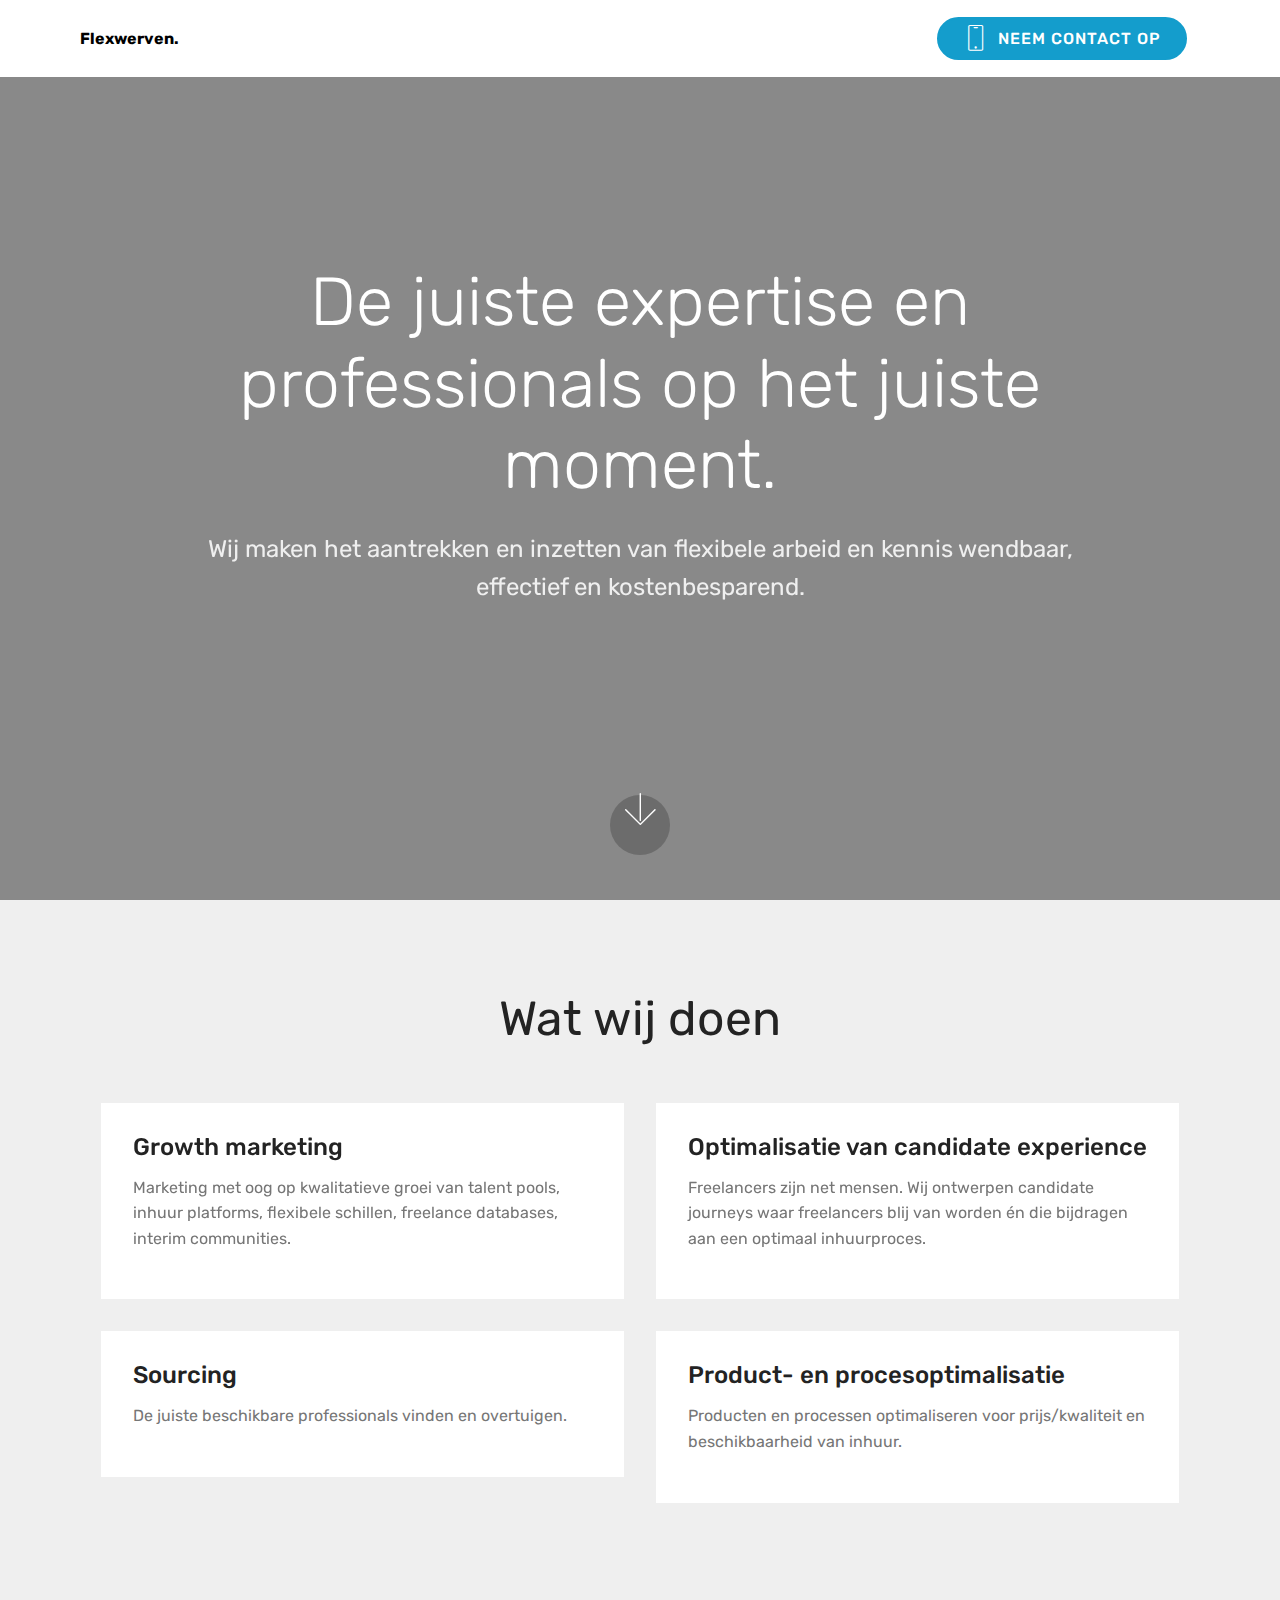
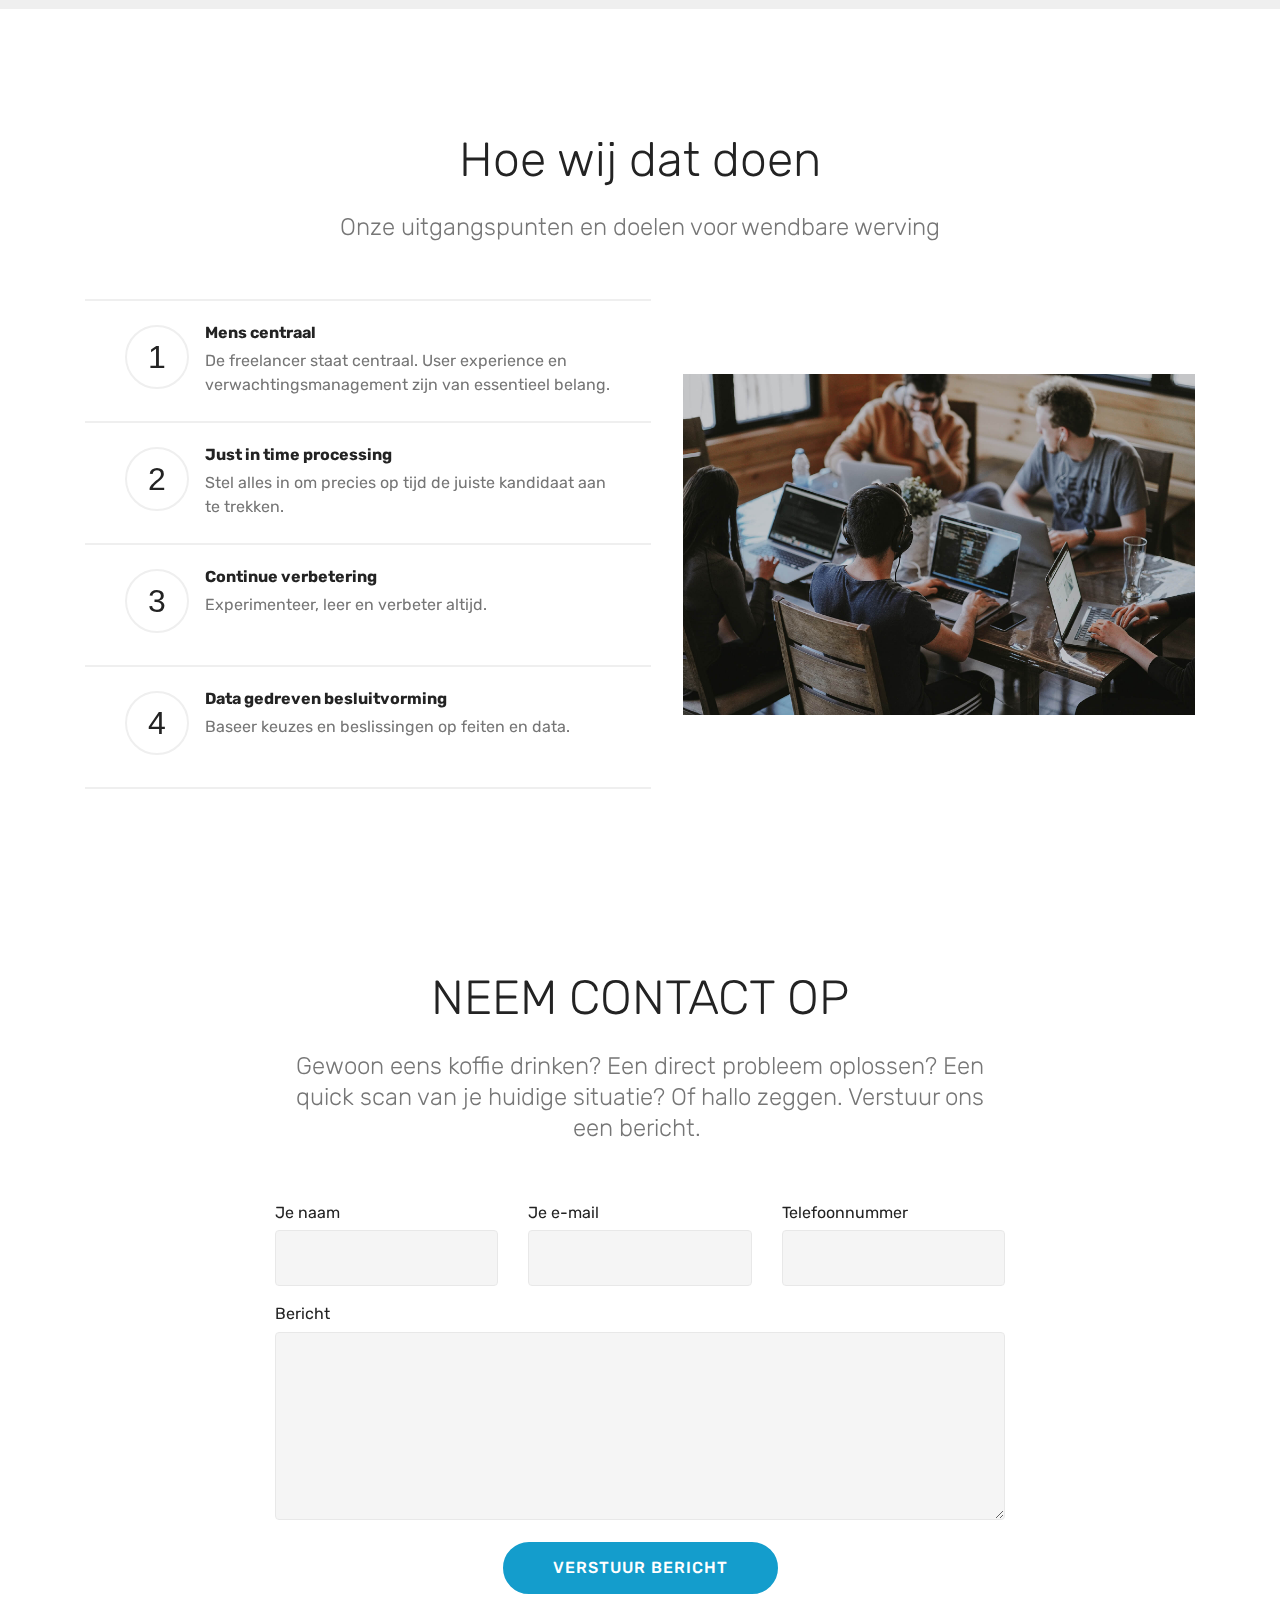
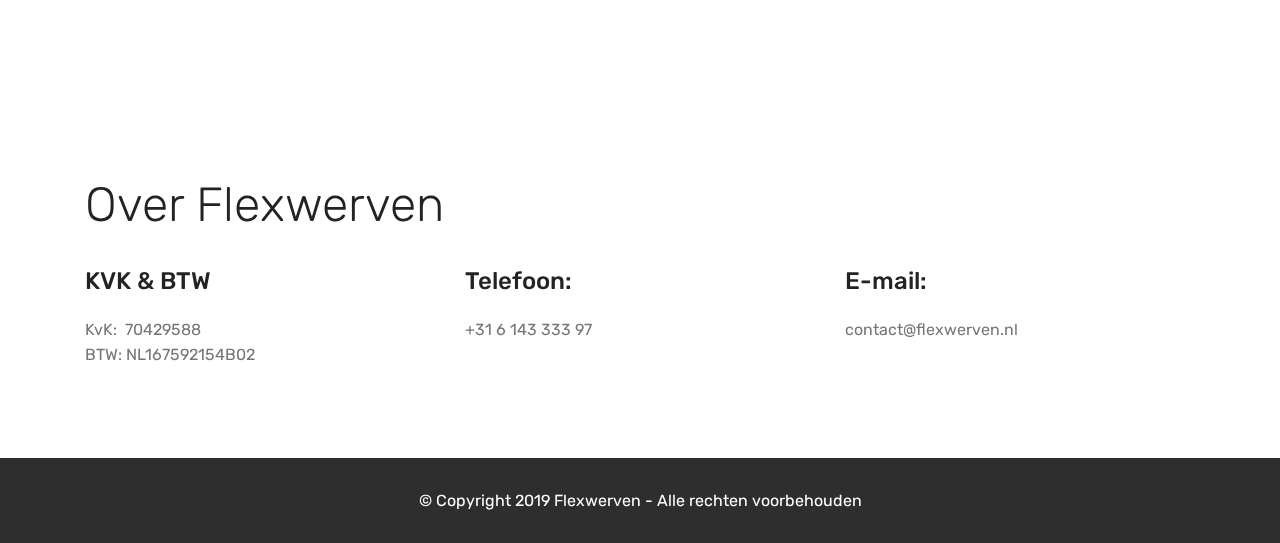
==== commit 5097a3b8: "create github pages" ====
--- a/index.html
+++ b/index.html
@@ -7,9 +7,9 @@
   <meta name="generator" content="Mobirise v4.10.5, mobirise.com">
   <meta name="viewport" content="width=device-width, initial-scale=1, minimum-scale=1">
   <link rel="shortcut icon" href="assets/images/logo2.png" type="image/x-icon">
-  <meta name="description" content="">
-  
-  <title>Home</title>
+  <meta name="description" content="Flexwerven is specialist in marketing en optimalisatie van werving van freelance professionals.">
+  
+  <title>Flexwerven - optimaliseert werving voor inhuur</title>
   <link rel="stylesheet" href="assets/web/assets/mobirise-icons/mobirise-icons.css">
   <link rel="stylesheet" href="assets/tether/tether.min.css">
   <link rel="stylesheet" href="assets/bootstrap/css/bootstrap.min.css">
@@ -70,7 +70,7 @@
     </nav>
 </section>
 
-<section class="engine"><a href="https://mobirise.info/j">website templates</a></section><section class="header5 cid-rv9g1ObcyH mbr-fullscreen mbr-parallax-background" id="header5-3">
+<section class="engine"><a href="https://mobirise.info/p">web templates free download</a></section><section class="header5 cid-rv9g1ObcyH mbr-fullscreen" data-bg-video="https://vimeo.com/346155629" id="header5-3">
 
     
 
@@ -281,7 +281,7 @@
         <div class="row justify-content-center">
             <div class="media-container-column col-lg-8" data-form-type="formoid">
                 <!---Formbuilder Form--->
-                <form action="https://mobirise.com/" method="POST" class="mbr-form form-with-styler" data-form-title="Mobirise Form"><input type="hidden" name="email" data-form-email="true" value="Nmd13lBLwhJS2wTNgPaXL04zYWbCZS5h2vimmOiz//84hU1ud+5lCBP9xMqfL/6wjyyjav7wRKAxG8DItFXDpf/RKx4sjM6R6hcb9701XlEqoF0hO7P0wwFxgJ8k/Ghs">
+                <form action="https://mobirise.com/" method="POST" class="mbr-form form-with-styler" data-form-title="Mobirise Form"><input type="hidden" name="email" data-form-email="true" value="i4fuUtfUqcatGfGQOEHg3FDypupmDoz5Wt4AdEMVAdP0L9L9SCIu5ZXQA5qN2X7e5qecJMshLCCfoC5bFO9yAI9oI64Lue/A9HMMV+gVznTP5rrgbGUzKP53b3y1FsEK">
                     <div class="row">
                         <div hidden="hidden" data-form-alert="" class="alert alert-success col-12">Bedankt voor je bericht! Wij reageren z.s.m.</div>
                         <div hidden="hidden" data-form-alert-danger="" class="alert alert-danger col-12">
@@ -383,7 +383,8 @@
   <script src="assets/dropdown/js/nav-dropdown.js"></script>
   <script src="assets/dropdown/js/navbar-dropdown.js"></script>
   <script src="assets/touchswipe/jquery.touch-swipe.min.js"></script>
-  <script src="assets/parallax/jarallax.min.js"></script>
+  <script src="assets/ytplayer/jquery.mb.ytplayer.min.js"></script>
+  <script src="assets/vimeoplayer/jquery.mb.vimeo_player.js"></script>
   <script src="assets/viewportchecker/jquery.viewportchecker.js"></script>
   <script src="assets/theme/js/script.js"></script>
   <script src="assets/formoid/formoid.min.js"></script>
--- a/assets/mobirise/css/mbr-additional.css
+++ b/assets/mobirise/css/mbr-additional.css
@@ -1807,9 +1807,6 @@
 .cid-rv9fzOd8nD .dropdown-item:hover {
   color: #767676 !important;
 }
-.cid-rv9g1ObcyH {
-  background-image: url("../../../assets/images/mbr-1920x1280.jpg");
-}
 .cid-rv9g1ObcyH .mbr-text,
 .cid-rv9g1ObcyH .mbr-section-btn {
   color: #efefef;
